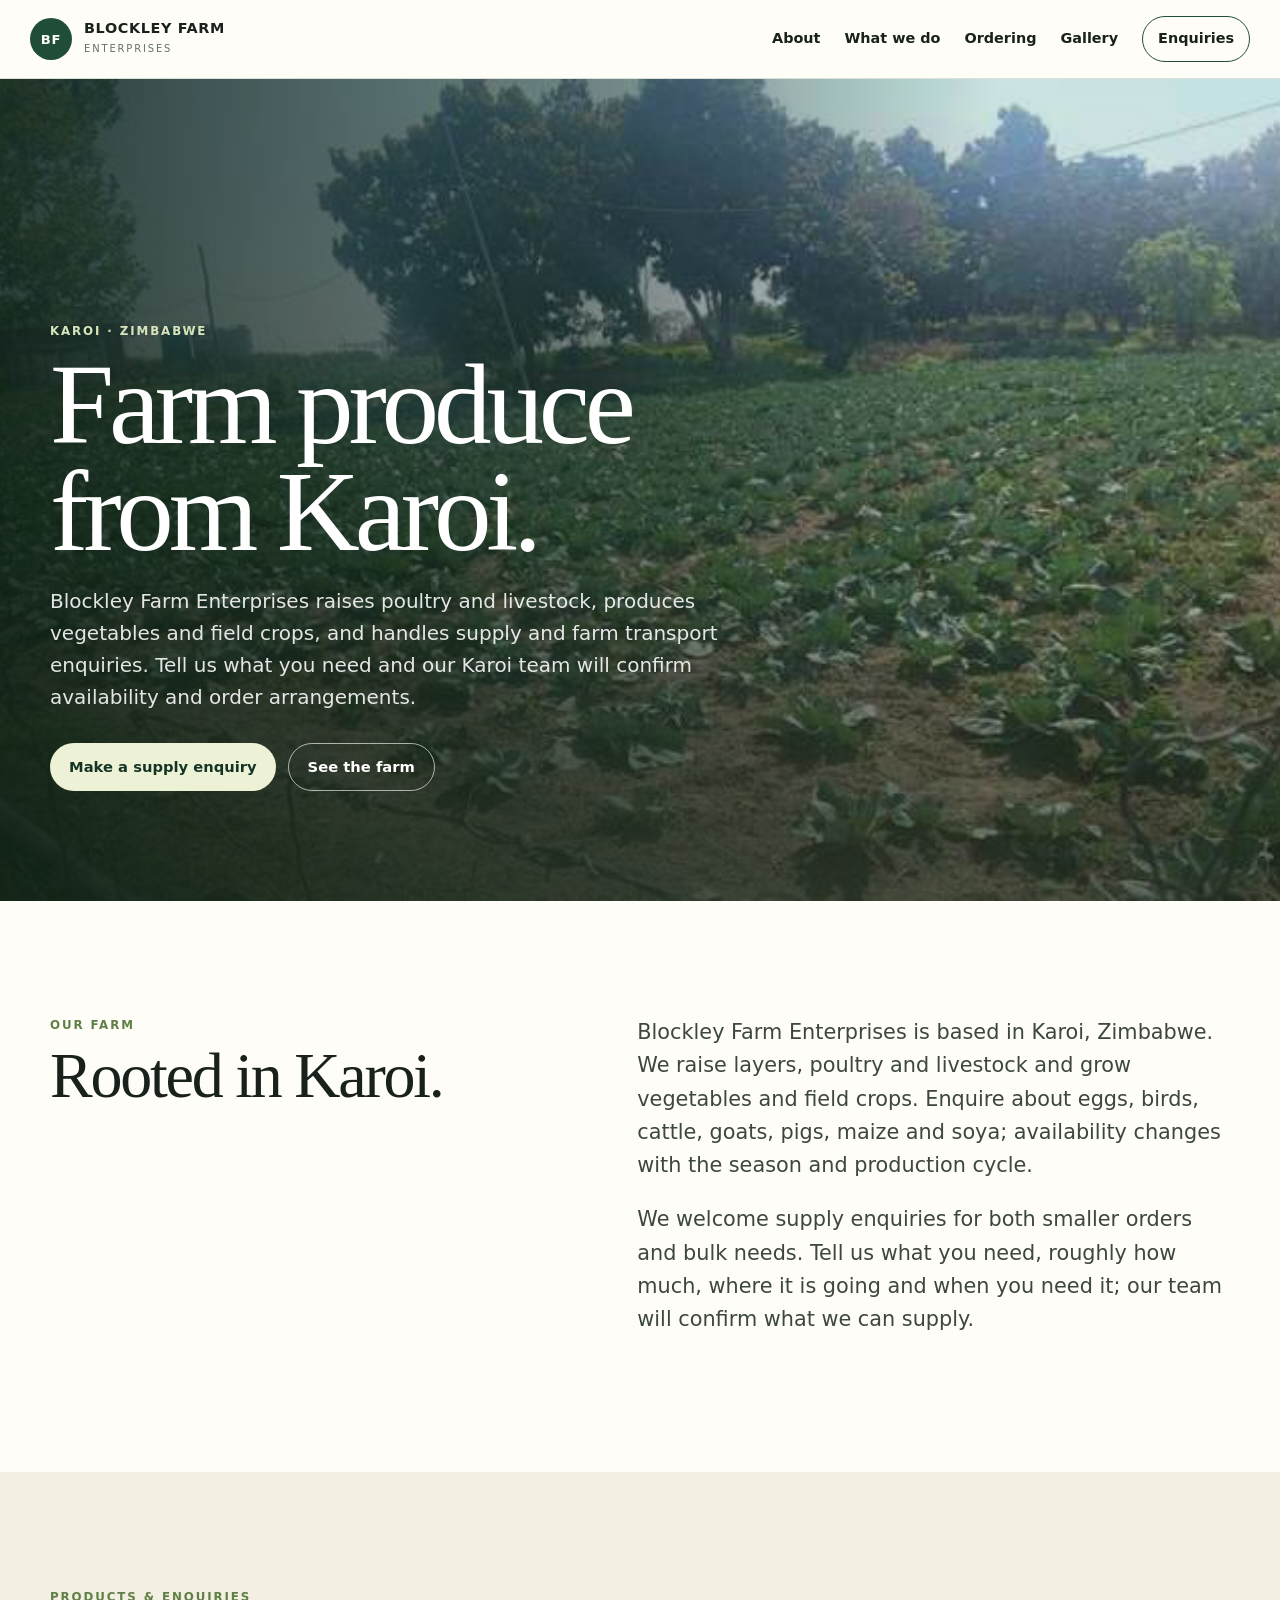
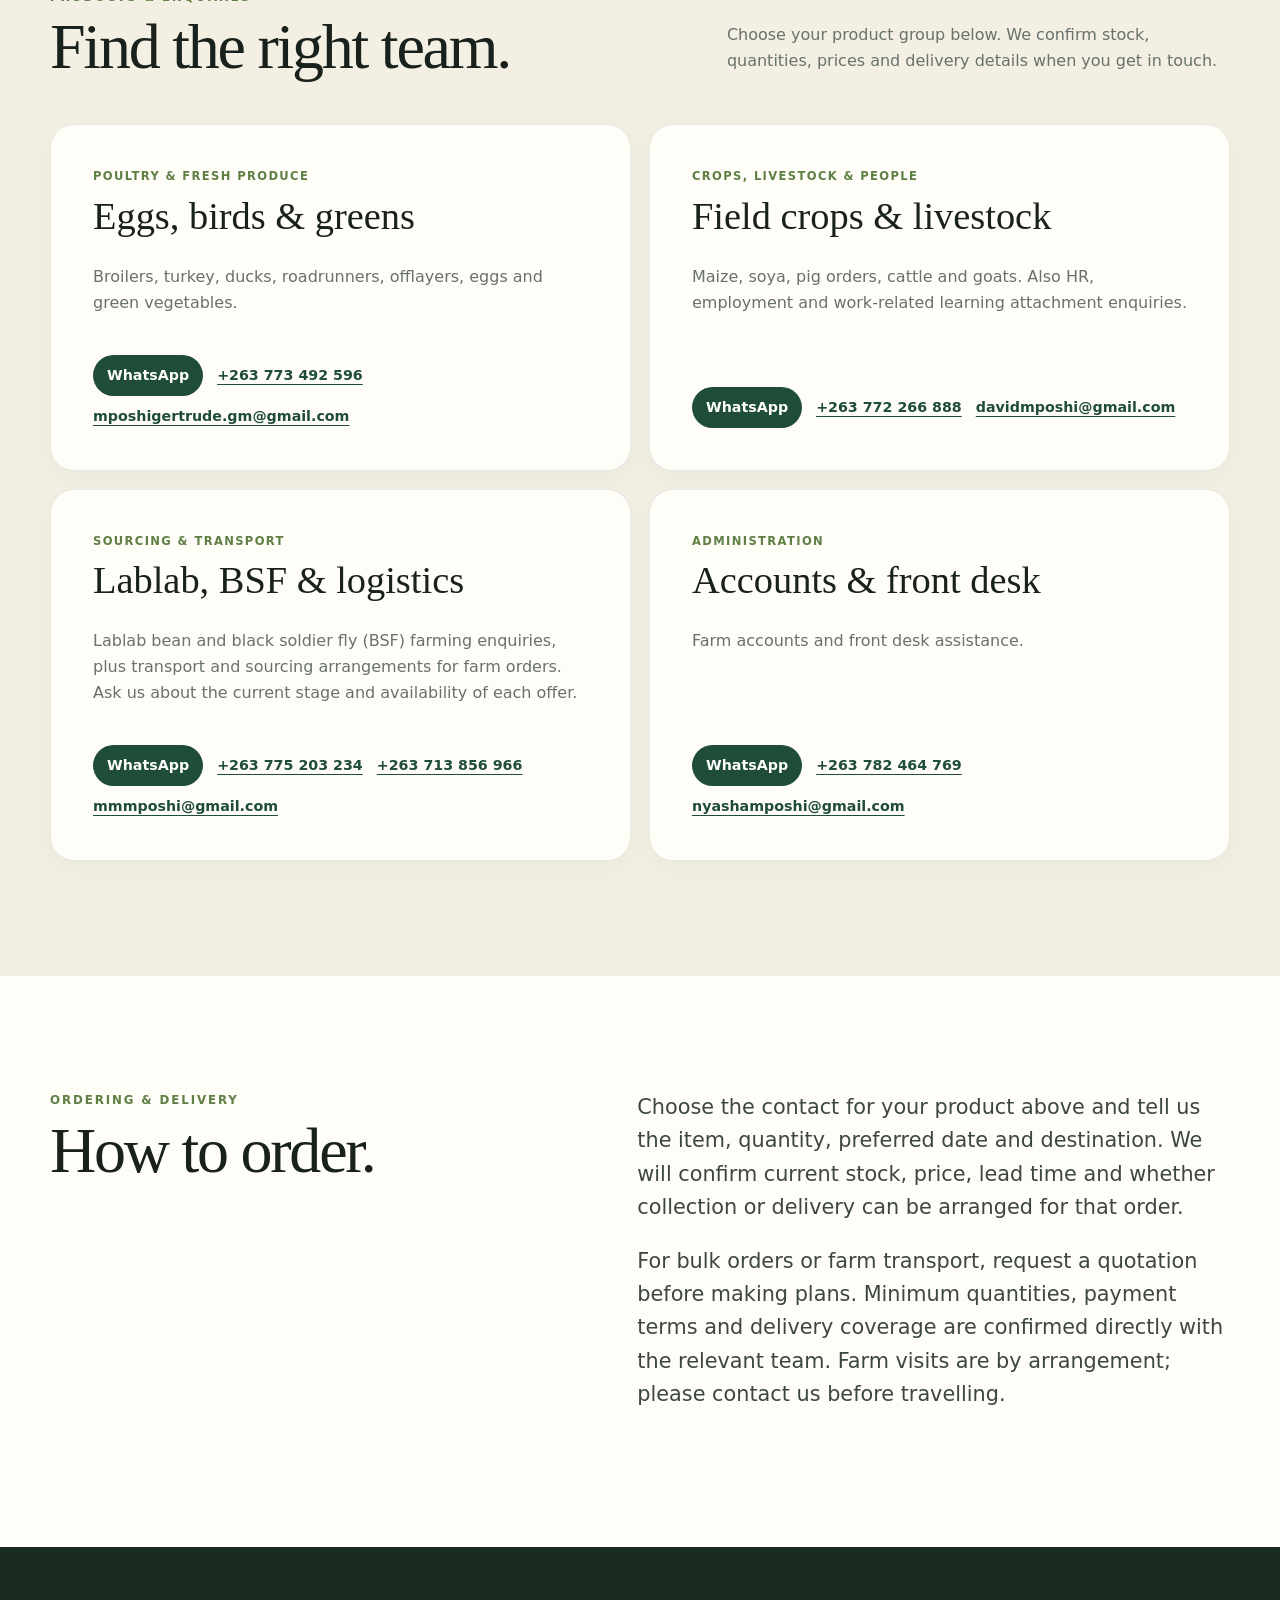
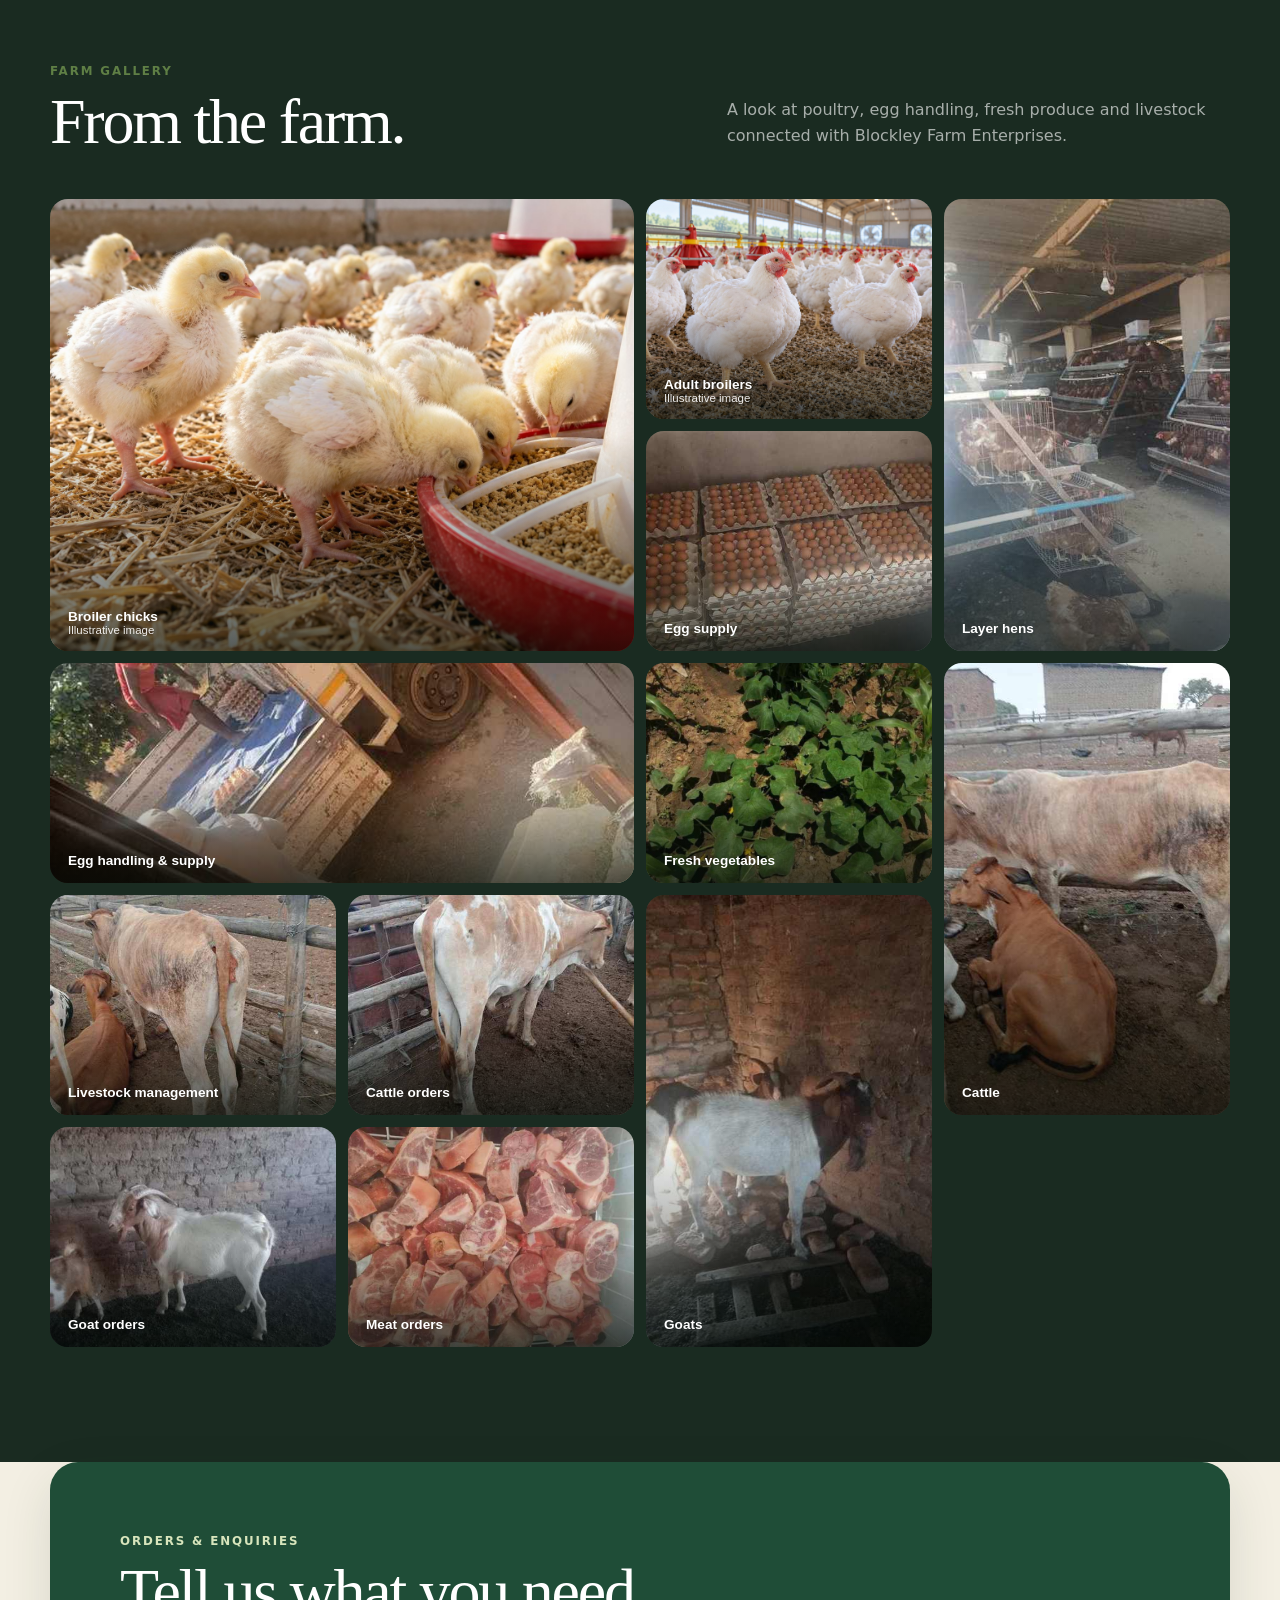
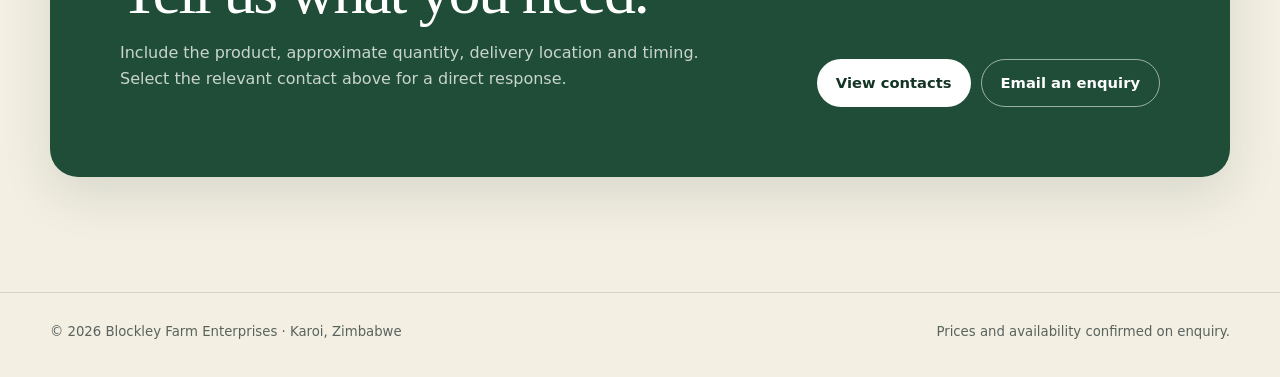
==== index.html @ 2929c73a "Replace mislabeled layer chicks and ducks with illustrative broilers" ====
<!doctype html>
<html lang="en">
<head>
  <meta charset="utf-8">
  <meta name="viewport" content="width=device-width, initial-scale=1">
  <title>Eggs, Poultry, Produce &amp; Livestock in Karoi | Blockley Farm</title>
  <meta name="description" content="Blockley Farm Enterprises raises poultry and livestock and handles enquiries for eggs, vegetables, field crops and farm logistics in Karoi, Zimbabwe. Ask about availability and delivery.">
  <meta name="theme-color" content="#1f4d37">
  <meta property="og:title" content="Blockley Farm Enterprises | Farm produce and livestock in Karoi">
  <meta property="og:description" content="Ask our Karoi farm about eggs, poultry, vegetables, crops, livestock and transport. Availability and delivery are confirmed on enquiry.">
  <meta property="og:type" content="website">
  <meta property="og:url" content="https://blockleyfarmenterprises.netlify.app/">
  <meta property="og:image" content="https://blockleyfarmenterprises.netlify.app/assets/hero-farm.jpg">
  <meta property="og:image:alt" content="Green vegetable crops at Blockley Farm">
  <meta name="twitter:card" content="summary_large_image">
  <meta name="twitter:title" content="Blockley Farm Enterprises | Karoi">
  <meta name="twitter:description" content="Eggs, poultry, vegetables, crops, livestock and farm logistics enquiries in Karoi, Zimbabwe.">
  <meta name="twitter:image" content="https://blockleyfarmenterprises.netlify.app/assets/hero-farm.jpg">
  <link rel="canonical" href="https://blockleyfarmenterprises.netlify.app/">
  <link rel="icon" href="assets/favicon.svg" type="image/svg+xml">
  <link rel="stylesheet" href="styles.css">
</head>
<body>
  <a class="skip-link" href="#main">Skip to content</a>

  <header class="site-header" id="top">
    <div class="nav-wrap">
      <a class="brand" href="#top" aria-label="Blockley Farm Enterprises home">
        <span class="brand-mark" aria-hidden="true">BF</span>
        <span><strong>BLOCKLEY FARM</strong><small>ENTERPRISES</small></span>
      </a>
      <button class="nav-toggle" type="button" aria-expanded="false" aria-controls="primary-nav">Menu</button>
      <nav id="primary-nav" class="primary-nav" aria-label="Primary navigation">
        <a href="#about">About</a>
        <a href="#services">What we do</a>
        <a href="#ordering">Ordering</a>
        <a href="#gallery">Gallery</a>
        <a class="nav-cta" href="#enquiries">Enquiries</a>
      </nav>
    </div>
  </header>

  <main id="main">
    <section class="hero" aria-labelledby="hero-title">
      <img class="hero-image" src="assets/hero-farm.jpg" alt="Green vegetable crop growing at Blockley Farm" width="1800" height="1013" fetchpriority="high">
      <div class="hero-shade"></div>
      <div class="hero-content shell">
        <p class="eyebrow light">KAROI · ZIMBABWE</p>
        <h1 id="hero-title">Farm produce<br>from Karoi.</h1>
        <p>Blockley Farm Enterprises raises poultry and livestock, produces vegetables and field crops, and handles supply and farm transport enquiries. Tell us what you need and our Karoi team will confirm availability and order arrangements.</p>
        <div class="hero-actions">
          <a class="button button-primary" href="#enquiries">Make a supply enquiry</a>
          <a class="button button-ghost" href="#gallery">See the farm</a>
        </div>
      </div>
    </section>

    <section class="section about" id="about">
      <div class="shell two-col">
        <div>
          <p class="eyebrow">OUR FARM</p>
          <h2>Rooted in Karoi.</h2>
        </div>
        <div class="lead-copy">
          <p>Blockley Farm Enterprises is based in Karoi, Zimbabwe. We raise layers, poultry and livestock and grow vegetables and field crops. Enquire about eggs, birds, cattle, goats, pigs, maize and soya; availability changes with the season and production cycle.</p>
          <p>We welcome supply enquiries for both smaller orders and bulk needs. Tell us what you need, roughly how much, where it is going and when you need it; our team will confirm what we can supply.</p>
        </div>
      </div>
    </section>

    <section class="section services-section" id="services">
      <div class="shell">
        <div class="section-heading">
          <div>
            <p class="eyebrow">PRODUCTS &amp; ENQUIRIES</p>
            <h2>Find the right team.</h2>
          </div>
          <p>Choose your product group below. We confirm stock, quantities, prices and delivery details when you get in touch.</p>
        </div>

        <div class="service-grid">
          <article class="service-card">
            <p class="card-kicker">POULTRY &amp; FRESH PRODUCE</p>
            <h3>Eggs, birds &amp; greens</h3>
            <p>Broilers, turkey, ducks, roadrunners, offlayers, eggs and green vegetables.</p>
            <div class="contact-row">
              <a href="https://wa.me/263773492596" rel="noopener">WhatsApp</a>
              <a href="tel:+263773492596">+263 773 492 596</a>
              <a href="mailto:mposhigertrude.gm@gmail.com">mposhigertrude.gm@gmail.com</a>
            </div>
          </article>

          <article class="service-card">
            <p class="card-kicker">CROPS, LIVESTOCK &amp; PEOPLE</p>
            <h3>Field crops &amp; livestock</h3>
            <p>Maize, soya, pig orders, cattle and goats. Also HR, employment and work-related learning attachment enquiries.</p>
            <div class="contact-row">
              <a href="https://wa.me/263772266888" rel="noopener">WhatsApp</a>
              <a href="tel:+263772266888">+263 772 266 888</a>
              <a href="mailto:davidmposhi@gmail.com">davidmposhi@gmail.com</a>
            </div>
          </article>

          <article class="service-card">
            <p class="card-kicker">SOURCING &amp; TRANSPORT</p>
            <h3>Lablab, BSF &amp; logistics</h3>
            <p>Lablab bean and black soldier fly (BSF) farming enquiries, plus transport and sourcing arrangements for farm orders. Ask us about the current stage and availability of each offer.</p>
            <div class="contact-row">
              <a href="https://wa.me/263775203234" rel="noopener">WhatsApp</a>
              <a href="tel:+263775203234">+263 775 203 234</a>
              <a href="tel:+263713856966">+263 713 856 966</a>
              <a href="mailto:mmmposhi@gmail.com">mmmposhi@gmail.com</a>
            </div>
          </article>

          <article class="service-card">
            <p class="card-kicker">ADMINISTRATION</p>
            <h3>Accounts &amp; front desk</h3>
            <p>Farm accounts and front desk assistance.</p>
            <div class="contact-row">
              <a href="https://wa.me/263782464769" rel="noopener">WhatsApp</a>
              <a href="tel:+263782464769">+263 782 464 769</a>
              <a href="mailto:nyashamposhi@gmail.com">nyashamposhi@gmail.com</a>
            </div>
          </article>
        </div>
      </div>
    </section>


    <section class="section ordering-section" id="ordering">
      <div class="shell two-col">
        <div><p class="eyebrow">ORDERING &amp; DELIVERY</p><h2>How to order.</h2></div>
        <div class="lead-copy">
          <p>Choose the contact for your product above and tell us the item, quantity, preferred date and destination. We will confirm current stock, price, lead time and whether collection or delivery can be arranged for that order.</p>
          <p>For bulk orders or farm transport, request a quotation before making plans. Minimum quantities, payment terms and delivery coverage are confirmed directly with the relevant team. Farm visits are by arrangement; please contact us before travelling.</p>
        </div>
      </div>
    </section>
    <section class="section gallery-section" id="gallery">
      <div class="shell">
        <div class="section-heading gallery-heading">
          <div>
            <p class="eyebrow">FARM GALLERY</p>
            <h2>From the farm.</h2>
          </div>
          <p>A look at poultry, egg handling, fresh produce and livestock connected with Blockley Farm Enterprises.</p>
        </div>

        <div class="gallery-grid">
          <figure class="gallery-card featured"><button class="image-button" data-caption="Broiler chicks · illustrative image"><img src="assets/broiler-chicks-illustrative-v2.jpg" alt="Illustrative image of yellow broiler chicks" loading="lazy"><span>Broiler chicks <small>Illustrative image</small></span></button></figure>
          <figure class="gallery-card"><button class="image-button" data-caption="Adult broilers · illustrative image"><img src="assets/adult-broilers-illustrative-v2.jpg" alt="Illustrative image of adult broiler chickens" loading="lazy"><span>Adult broilers <small>Illustrative image</small></span></button></figure>
          <figure class="gallery-card tall"><button class="image-button" data-caption="Layer hens"><img src="assets/layer-hens.jpg" alt="Layer hens in poultry housing at Blockley Farm" loading="lazy"><span>Layer hens</span></button></figure>
          <figure class="gallery-card wide"><button class="image-button" data-caption="Egg handling and supply"><img src="assets/egg-handling.jpg" alt="Egg trays being handled for farm supply" loading="lazy"><span>Egg handling &amp; supply</span></button></figure>
          <figure class="gallery-card"><button class="image-button" data-caption="Egg supply"><img src="assets/egg-supply.jpg" alt="Stacks of egg trays ready for supply" loading="lazy"><span>Egg supply</span></button></figure>
          <figure class="gallery-card"><button class="image-button" data-caption="Fresh vegetables"><img src="assets/fresh-vegetables.jpg" alt="Fresh green vegetable plant growing in soil" loading="lazy"><span>Fresh vegetables</span></button></figure>
          <figure class="gallery-card tall"><button class="image-button" data-caption="Cattle"><img src="assets/cattle.jpg" alt="Cattle in a farm pen" loading="lazy"><span>Cattle</span></button></figure>
          <figure class="gallery-card"><button class="image-button" data-caption="Livestock management"><img src="assets/livestock-management.jpg" alt="Cattle resting in a farm pen" loading="lazy"><span>Livestock management</span></button></figure>
          <figure class="gallery-card"><button class="image-button" data-caption="Cattle orders"><img src="assets/cattle-orders.jpg" alt="Cow standing in a livestock pen" loading="lazy"><span>Cattle orders</span></button></figure>
          <figure class="gallery-card tall"><button class="image-button" data-caption="Goats"><img src="assets/goats.jpg" alt="Goats inside a sheltered farm pen" loading="lazy"><span>Goats</span></button></figure>
          <figure class="gallery-card"><button class="image-button" data-caption="Goat orders"><img src="assets/goat-orders.jpg" alt="Goat inside a farm shelter" loading="lazy"><span>Goat orders</span></button></figure>
          <figure class="gallery-card"><button class="image-button" data-caption="Meat orders"><img src="assets/meat-orders.jpg" alt="Prepared meat portions for an order" loading="lazy"><span>Meat orders</span></button></figure>
        </div>
      </div>
    </section>

    <section class="section enquiry-section" id="enquiries">
      <div class="shell enquiry-panel">
        <div>
          <p class="eyebrow light">ORDERS &amp; ENQUIRIES</p>
          <h2>Tell us what you need.</h2>
          <p>Include the product, approximate quantity, delivery location and timing. Select the relevant contact above for a direct response.</p>
        </div>
        <div class="enquiry-actions">
          <a class="button button-light" href="#services">View contacts</a>
          <a class="button button-outline-light" href="mailto:mmmposhi@gmail.com?subject=Blockley%20Farm%20Enquiry">Email an enquiry</a>
        </div>
      </div>
    </section>
  </main>

  <footer class="site-footer">
    <div class="shell footer-inner">
      <p>© 2026 Blockley Farm Enterprises · Karoi, Zimbabwe</p>
      <p>Prices and availability confirmed on enquiry.</p>
    </div>
  </footer>

  <dialog class="lightbox" id="lightbox">
    <button class="lightbox-close" type="button" aria-label="Close image">×</button>
    <img id="lightbox-image" alt="">
    <p id="lightbox-caption"></p>
  </dialog>

  <script src="script.js"></script>
</body>
</html>
---- styles.css ----
:root {
  --forest: #1f4d37;
  --forest-dark: #143426;
  --leaf: #5f7f45;
  --cream: #f3efe3;
  --paper: #fffdf7;
  --ink: #18211c;
  --muted: #68716b;
  --line: rgba(31, 77, 55, .16);
  --shadow: 0 18px 50px rgba(22, 49, 35, .12);
  --radius: 24px;
}
* { box-sizing: border-box; }
html { scroll-behavior: smooth; }
body { margin: 0; background: var(--paper); color: var(--ink); font-family: Inter, ui-sans-serif, system-ui, -apple-system, BlinkMacSystemFont, "Segoe UI", sans-serif; line-height: 1.6; }
img { display: block; max-width: 100%; }
a { color: inherit; }
button, a { -webkit-tap-highlight-color: transparent; }
.shell { width: min(1180px, calc(100% - 40px)); margin-inline: auto; }
.skip-link { position: fixed; left: 1rem; top: -4rem; z-index: 100; background: white; padding: .7rem 1rem; border-radius: .6rem; }
.skip-link:focus { top: 1rem; }
.site-header { position: sticky; top: 0; z-index: 50; background: rgba(255, 253, 247, .92); border-bottom: 1px solid var(--line); backdrop-filter: blur(16px); }
.nav-wrap { min-height: 78px; width: min(1220px, calc(100% - 32px)); margin: 0 auto; display: flex; align-items: center; gap: 26px; }
.brand { display: inline-flex; align-items: center; gap: 12px; text-decoration: none; margin-right: auto; letter-spacing: .04em; }
.brand-mark { width: 42px; height: 42px; display: grid; place-items: center; border-radius: 50%; background: var(--forest); color: white; font-weight: 800; font-size: .82rem; letter-spacing: .06em; }
.brand strong { display: block; font-size: .9rem; line-height: 1.1; }
.brand small { display: block; margin-top: 4px; font-size: .62rem; color: var(--muted); letter-spacing: .19em; }
.primary-nav { display: flex; align-items: center; gap: 24px; }
.primary-nav a { text-decoration: none; font-size: .9rem; font-weight: 650; }
.primary-nav a:hover { color: var(--leaf); }
.nav-cta { border: 1px solid var(--forest); padding: 10px 15px; border-radius: 999px; }
.nav-toggle { display: none; border: 1px solid var(--line); background: transparent; padding: 9px 12px; border-radius: 999px; font: inherit; font-weight: 700; color: var(--forest); }
.hero { min-height: 690px; height: calc(100svh - 78px); max-height: 900px; position: relative; display: grid; align-items: end; overflow: hidden; background: var(--forest-dark); }
.hero-image, .hero-shade { position: absolute; inset: 0; width: 100%; height: 100%; }
.hero-image { object-fit: cover; }
.hero-shade { background: linear-gradient(90deg, rgba(9, 29, 18, .82) 0%, rgba(9, 29, 18, .50) 48%, rgba(9, 29, 18, .12) 78%), linear-gradient(0deg, rgba(9,29,18,.5), transparent 48%); }
.hero-content { position: relative; z-index: 2; color: white; padding-bottom: clamp(60px, 9vw, 110px); }
.hero h1 { margin: 8px 0 20px; max-width: 850px; font-family: Georgia, "Times New Roman", serif; font-weight: 500; line-height: .93; letter-spacing: -.045em; font-size: clamp(4rem, 9vw, 8.7rem); }
.hero-content > p:not(.eyebrow) { max-width: 700px; font-size: clamp(1rem, 2vw, 1.25rem); color: rgba(255,255,255,.88); }
.hero-actions { display: flex; flex-wrap: wrap; gap: 12px; margin-top: 30px; }
.eyebrow { margin: 0 0 10px; color: var(--leaf); font-size: .74rem; font-weight: 850; letter-spacing: .16em; }
.eyebrow.light { color: #d8e5bc; }
.button { display: inline-flex; justify-content: center; align-items: center; min-height: 48px; padding: 0 19px; border-radius: 999px; text-decoration: none; font-weight: 760; font-size: .92rem; transition: transform .18s ease, background .18s ease; }
.button:hover { transform: translateY(-2px); }
.button-primary { background: #edf2d6; color: var(--forest-dark); }
.button-ghost { border: 1px solid rgba(255,255,255,.62); color: white; }
.button-light { background: white; color: var(--forest-dark); }
.button-outline-light { border: 1px solid rgba(255,255,255,.55); color: white; }
.section { padding: clamp(76px, 9vw, 126px) 0; }
.two-col { display: grid; grid-template-columns: .9fr 1.1fr; gap: clamp(40px, 8vw, 110px); align-items: start; }
h2 { margin: 0; font-family: Georgia, "Times New Roman", serif; font-size: clamp(2.6rem, 5vw, 5.1rem); line-height: .98; font-weight: 500; letter-spacing: -.035em; }
.lead-copy { max-width: 680px; font-size: clamp(1.05rem, 2vw, 1.3rem); color: #3d4741; }
.lead-copy p:first-child { margin-top: 0; }
.services-section { background: var(--cream); }
.section-heading { display: grid; grid-template-columns: 1fr .8fr; align-items: end; gap: 48px; margin-bottom: 45px; }
.section-heading > p { max-width: 520px; margin: 0 0 6px; color: var(--muted); }
.service-grid { display: grid; grid-template-columns: repeat(2, minmax(0,1fr)); gap: 18px; }
.service-card { min-height: 320px; display: flex; flex-direction: column; padding: clamp(26px, 4vw, 42px); border-radius: var(--radius); background: var(--paper); border: 1px solid rgba(31,77,55,.10); box-shadow: 0 8px 25px rgba(31,77,55,.04); }
.service-card h3 { margin: 10px 0 12px; font-family: Georgia, "Times New Roman", serif; font-size: clamp(1.8rem, 3vw, 2.8rem); line-height: 1.05; font-weight: 500; }
.service-card > p:not(.card-kicker) { color: var(--muted); max-width: 520px; }
.card-kicker { color: var(--leaf); font-weight: 850; letter-spacing: .12em; font-size: .72rem; margin: 0; }
.contact-row { margin-top: auto; padding-top: 24px; display: flex; flex-wrap: wrap; align-items: center; gap: 9px 14px; }
.contact-row a { color: var(--forest); text-decoration-thickness: 1px; text-underline-offset: 4px; font-weight: 700; font-size: .89rem; }
.contact-row a:first-child { text-decoration: none; background: var(--forest); color: white; padding: 9px 14px; border-radius: 999px; }
.gallery-section { background: #1a2b21; color: white; }
.gallery-heading > p { color: rgba(255,255,255,.62); }
.gallery-grid { display: grid; grid-template-columns: repeat(4, minmax(0,1fr)); grid-auto-rows: 220px; grid-auto-flow: dense; gap: 12px; }
.gallery-card { margin: 0; min-width: 0; overflow: hidden; border-radius: 18px; background: #273b30; }
.gallery-card.wide { grid-column: span 2; }
.gallery-card.tall { grid-row: span 2; }
.gallery-card.featured { grid-column: span 2; grid-row: span 2; }
.image-button { position: relative; width: 100%; height: 100%; border: 0; padding: 0; background: transparent; cursor: zoom-in; text-align: left; color: white; }
.image-button img { width: 100%; height: 100%; object-fit: cover; transition: transform .35s ease; }
.image-button:hover img { transform: scale(1.035); }
.image-button::after { content: ""; position: absolute; inset: 0; background: linear-gradient(0deg, rgba(5,12,8,.68), transparent 48%); }
.image-button span { position: absolute; z-index: 2; left: 18px; right: 18px; bottom: 15px; font-size: .85rem; font-weight: 760; }
.ordering-section { background: var(--paper); }
.image-button span small { display: block; font-size: .72rem; font-weight: 500; opacity: .9; }
.enquiry-section { background: var(--cream); padding-top: 0; }
.enquiry-panel { padding: clamp(38px, 6vw, 70px); border-radius: 28px; background: var(--forest); color: white; display: grid; grid-template-columns: 1.15fr .65fr; gap: 50px; align-items: end; box-shadow: var(--shadow); }
.enquiry-panel p:not(.eyebrow) { max-width: 680px; color: rgba(255,255,255,.76); }
.enquiry-actions { display: flex; justify-content: flex-end; flex-wrap: wrap; gap: 10px; }
.site-footer { padding: 28px 0 34px; background: var(--cream); color: #59635d; border-top: 1px solid var(--line); font-size: .83rem; }
.footer-inner { display: flex; justify-content: space-between; gap: 24px; }
.footer-inner p { margin: 0; }
.lightbox { width: min(94vw, 1060px); border: 0; padding: 0; border-radius: 18px; background: #111; color: white; overflow: hidden; box-shadow: 0 30px 100px rgba(0,0,0,.45); }
.lightbox::backdrop { background: rgba(4,8,5,.82); backdrop-filter: blur(8px); }
.lightbox img { max-height: 80vh; width: 100%; object-fit: contain; background: black; }
.lightbox p { margin: 0; padding: 14px 20px 18px; }
.lightbox-close { position: absolute; z-index: 4; top: 10px; right: 10px; width: 42px; height: 42px; border-radius: 50%; border: 0; background: rgba(0,0,0,.62); color: white; font-size: 1.7rem; line-height: 1; cursor: pointer; }
@media (max-width: 860px) {
  .nav-toggle { display: inline-flex; }
  .primary-nav { position: absolute; left: 16px; right: 16px; top: calc(100% + 8px); display: none; padding: 18px; flex-direction: column; align-items: stretch; gap: 8px; border-radius: 18px; background: var(--paper); box-shadow: var(--shadow); border: 1px solid var(--line); }
  .primary-nav.open { display: flex; }
  .primary-nav a { padding: 10px 8px; }
  .nav-cta { border: 0; background: var(--forest); color: white !important; text-align: center; }
  .hero { min-height: 650px; height: calc(100svh - 78px); }
  .hero-shade { background: linear-gradient(0deg, rgba(9,29,18,.88) 0%, rgba(9,29,18,.55) 55%, rgba(9,29,18,.18) 100%); }
  .two-col, .section-heading, .enquiry-panel { grid-template-columns: 1fr; }
  .service-grid { grid-template-columns: 1fr; }
  .gallery-grid { grid-template-columns: repeat(2, minmax(0,1fr)); grid-auto-rows: 210px; }
  .enquiry-actions { justify-content: flex-start; }
}
@media (max-width: 560px) {
  .shell { width: min(100% - 28px, 1180px); }
  .nav-wrap { width: calc(100% - 24px); min-height: 70px; }
  .brand-mark { width: 38px; height: 38px; }
  .hero { height: auto; min-height: 690px; }
  .hero h1 { font-size: clamp(3.65rem, 18vw, 5.7rem); }
  .hero-content { padding-bottom: 54px; }
  .button { width: 100%; }
  .section { padding: 72px 0; }
  .section-heading { gap: 24px; }
  .service-card { min-height: 0; }
  .gallery-grid { grid-template-columns: 1fr 1fr; grid-auto-rows: 170px; gap: 8px; }
  .gallery-card.featured { grid-column: span 2; grid-row: span 2; }
  .gallery-card.wide { grid-column: span 2; }
  .gallery-card.tall { grid-row: span 2; }
  .enquiry-panel { width: calc(100% - 28px); }
  .footer-inner { flex-direction: column; gap: 6px; }
}
@media (prefers-reduced-motion: reduce) {
  html { scroll-behavior: auto; }
  *, *::before, *::after { transition-duration: .01ms !important; animation-duration: .01ms !important; }
}
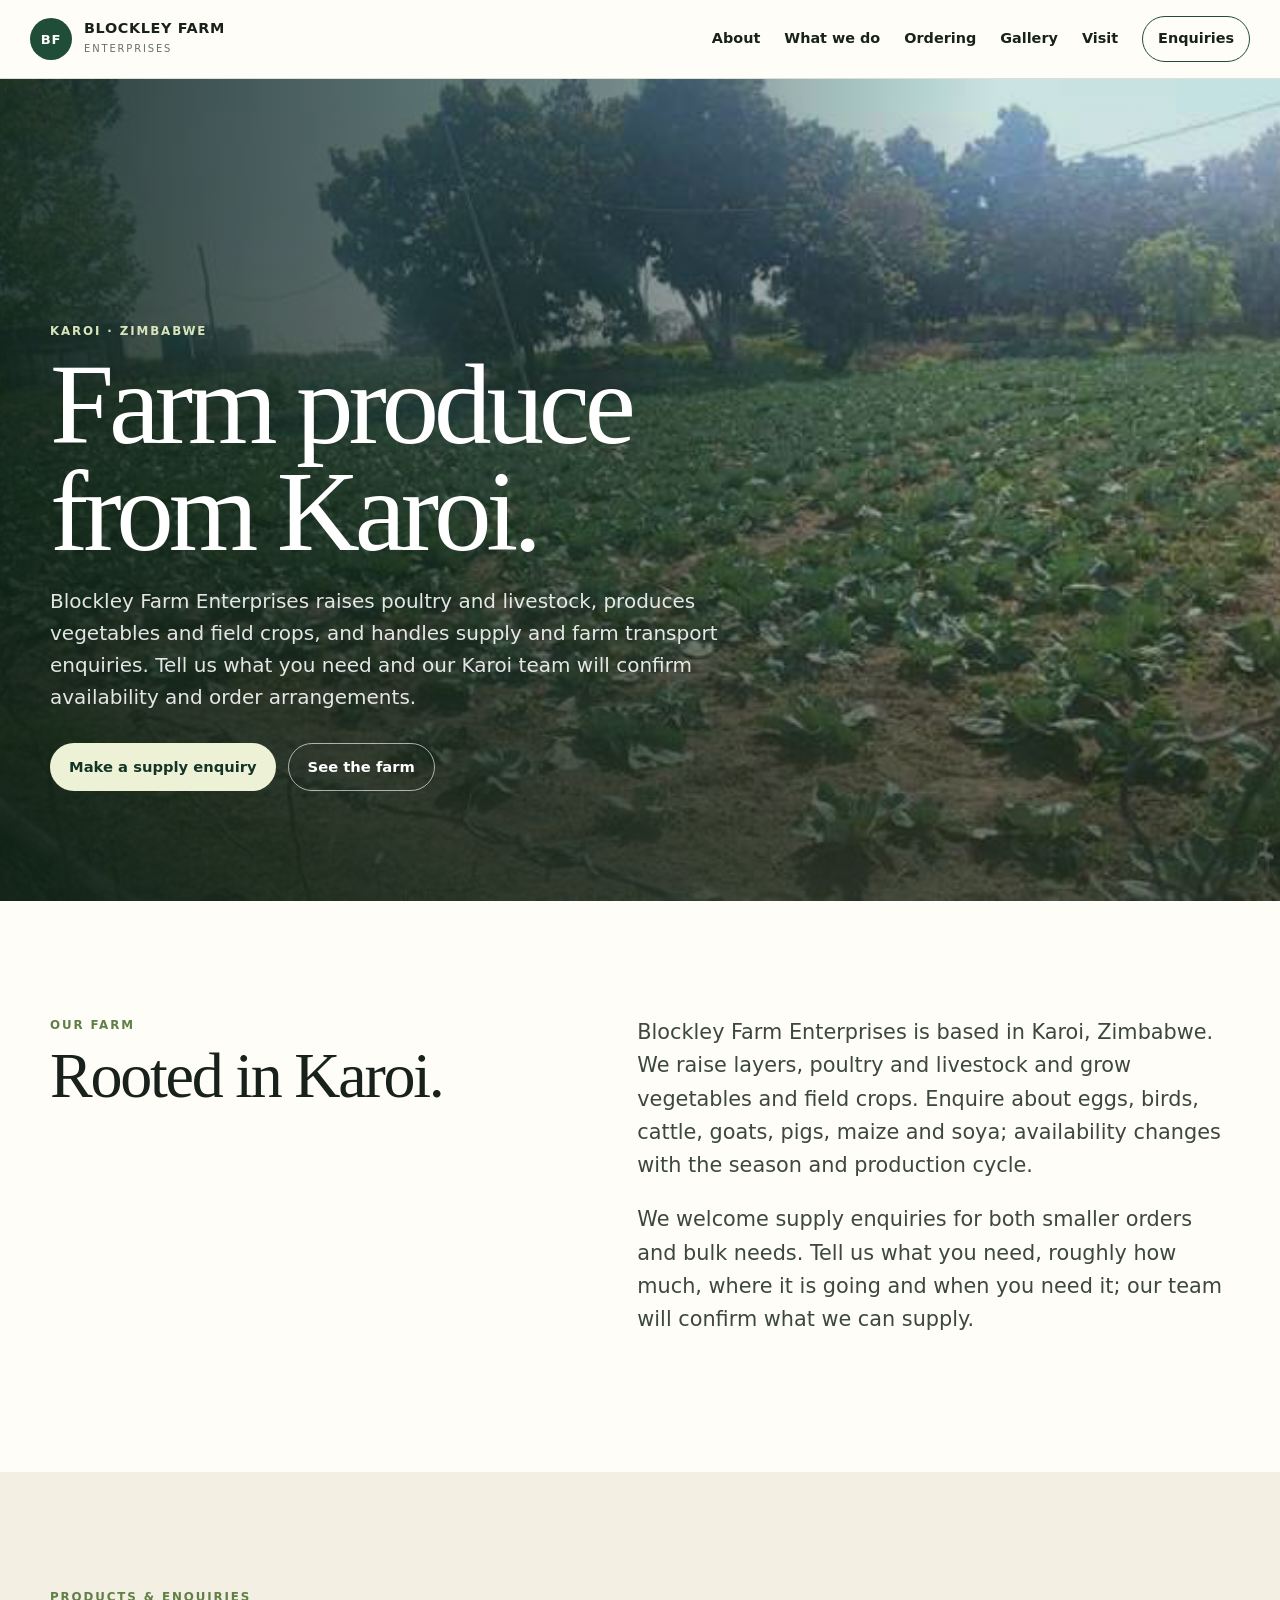
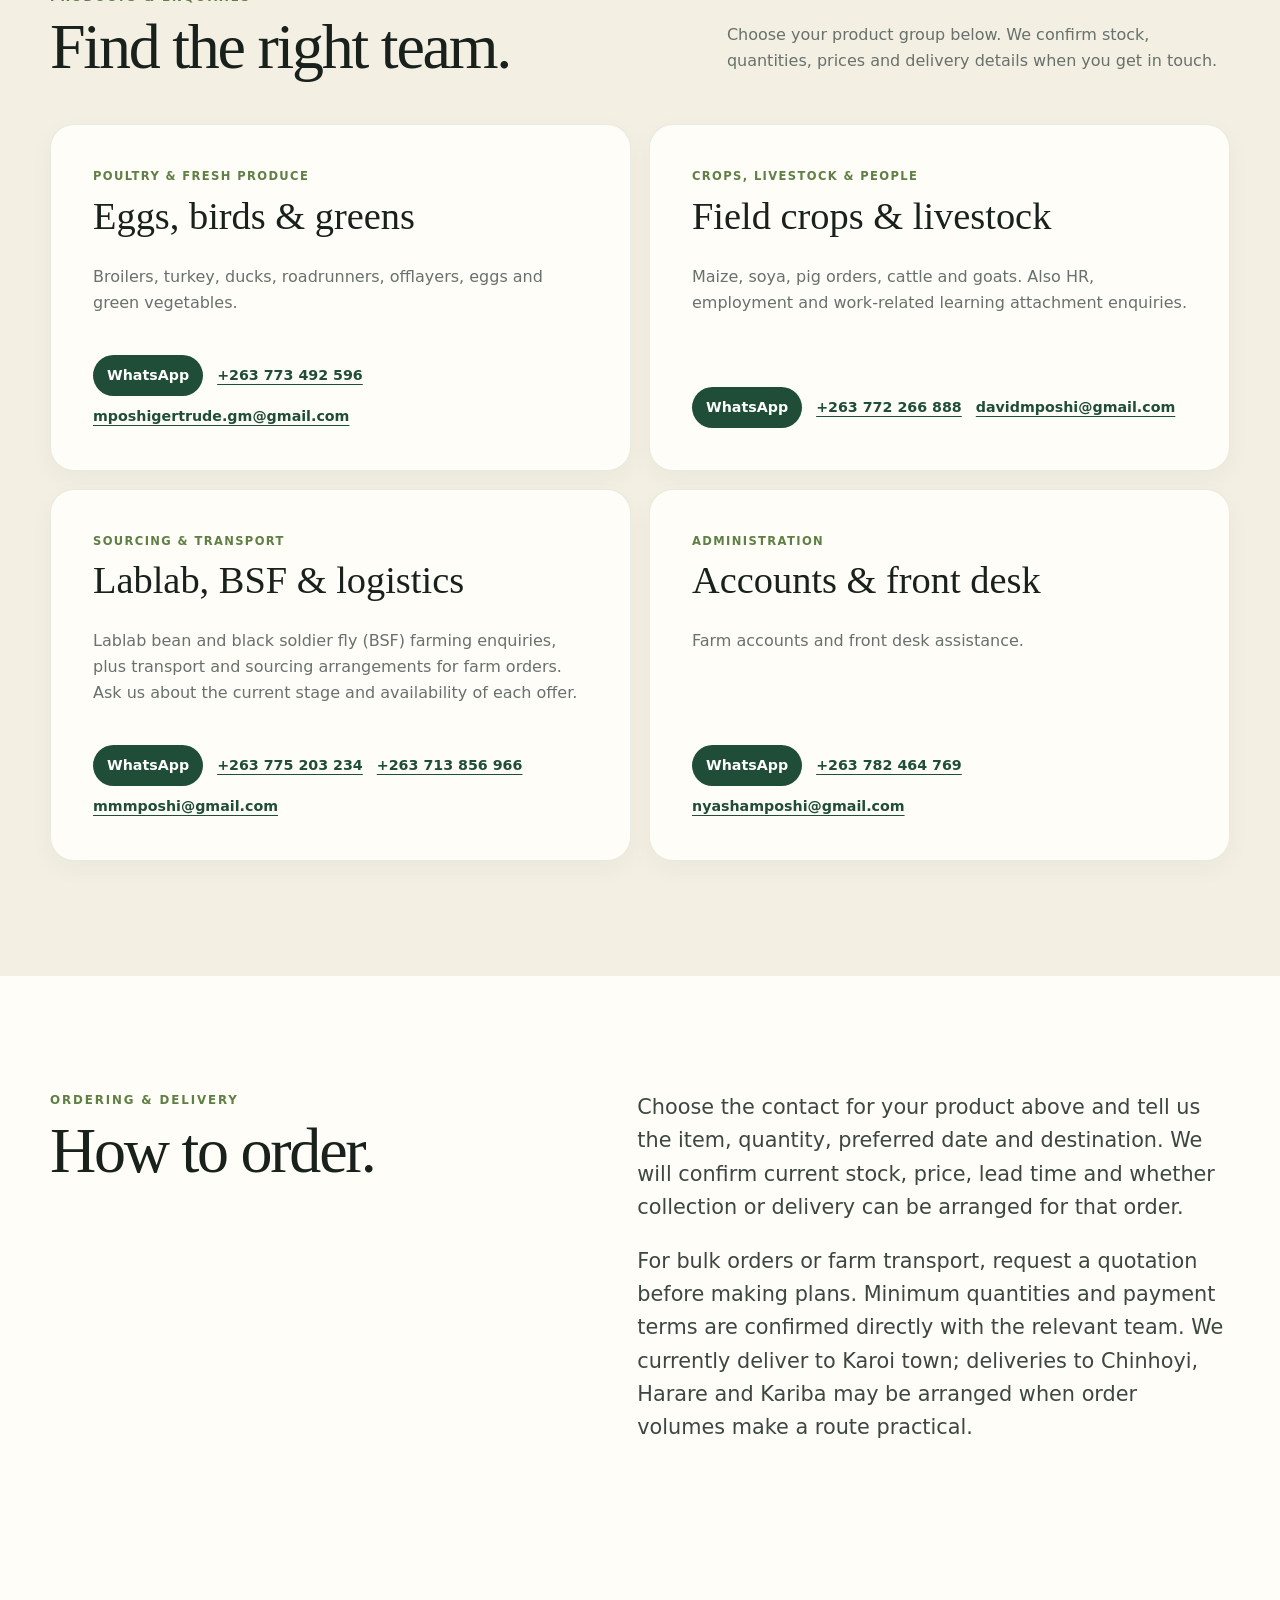
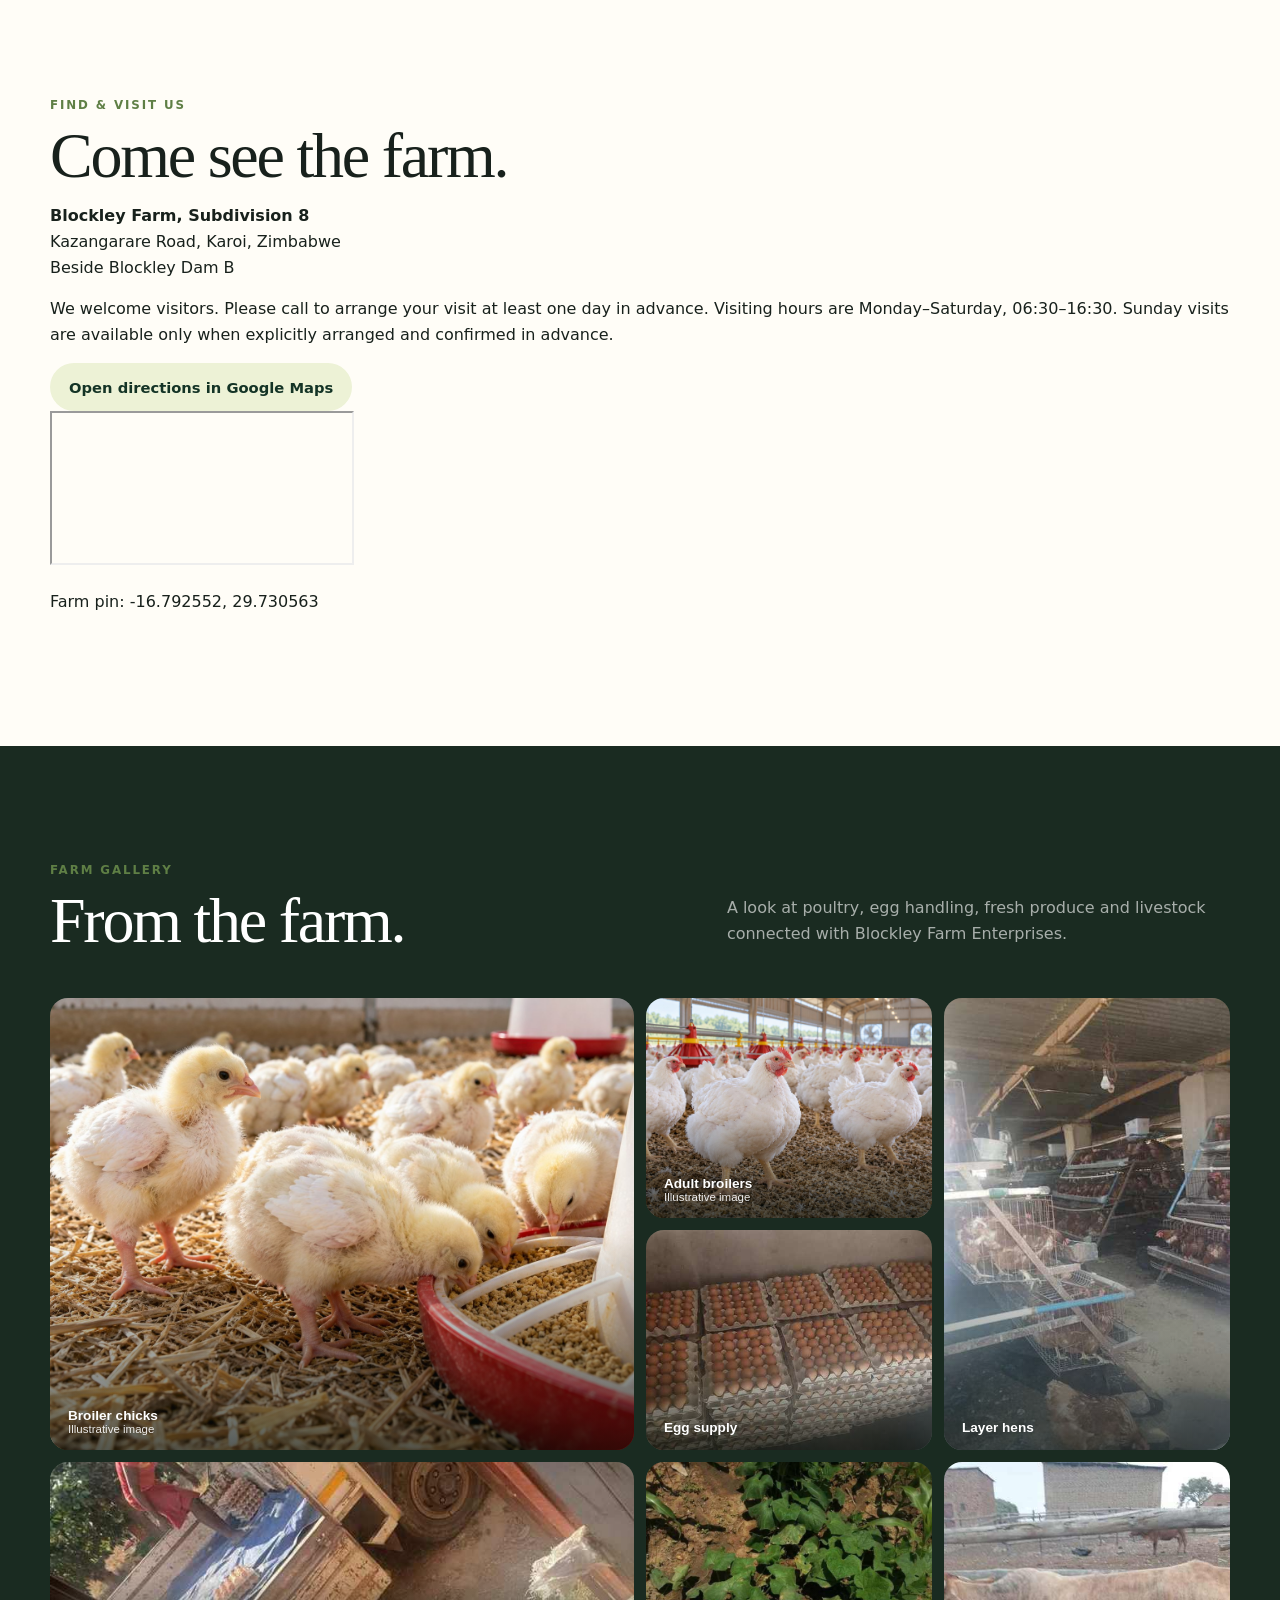
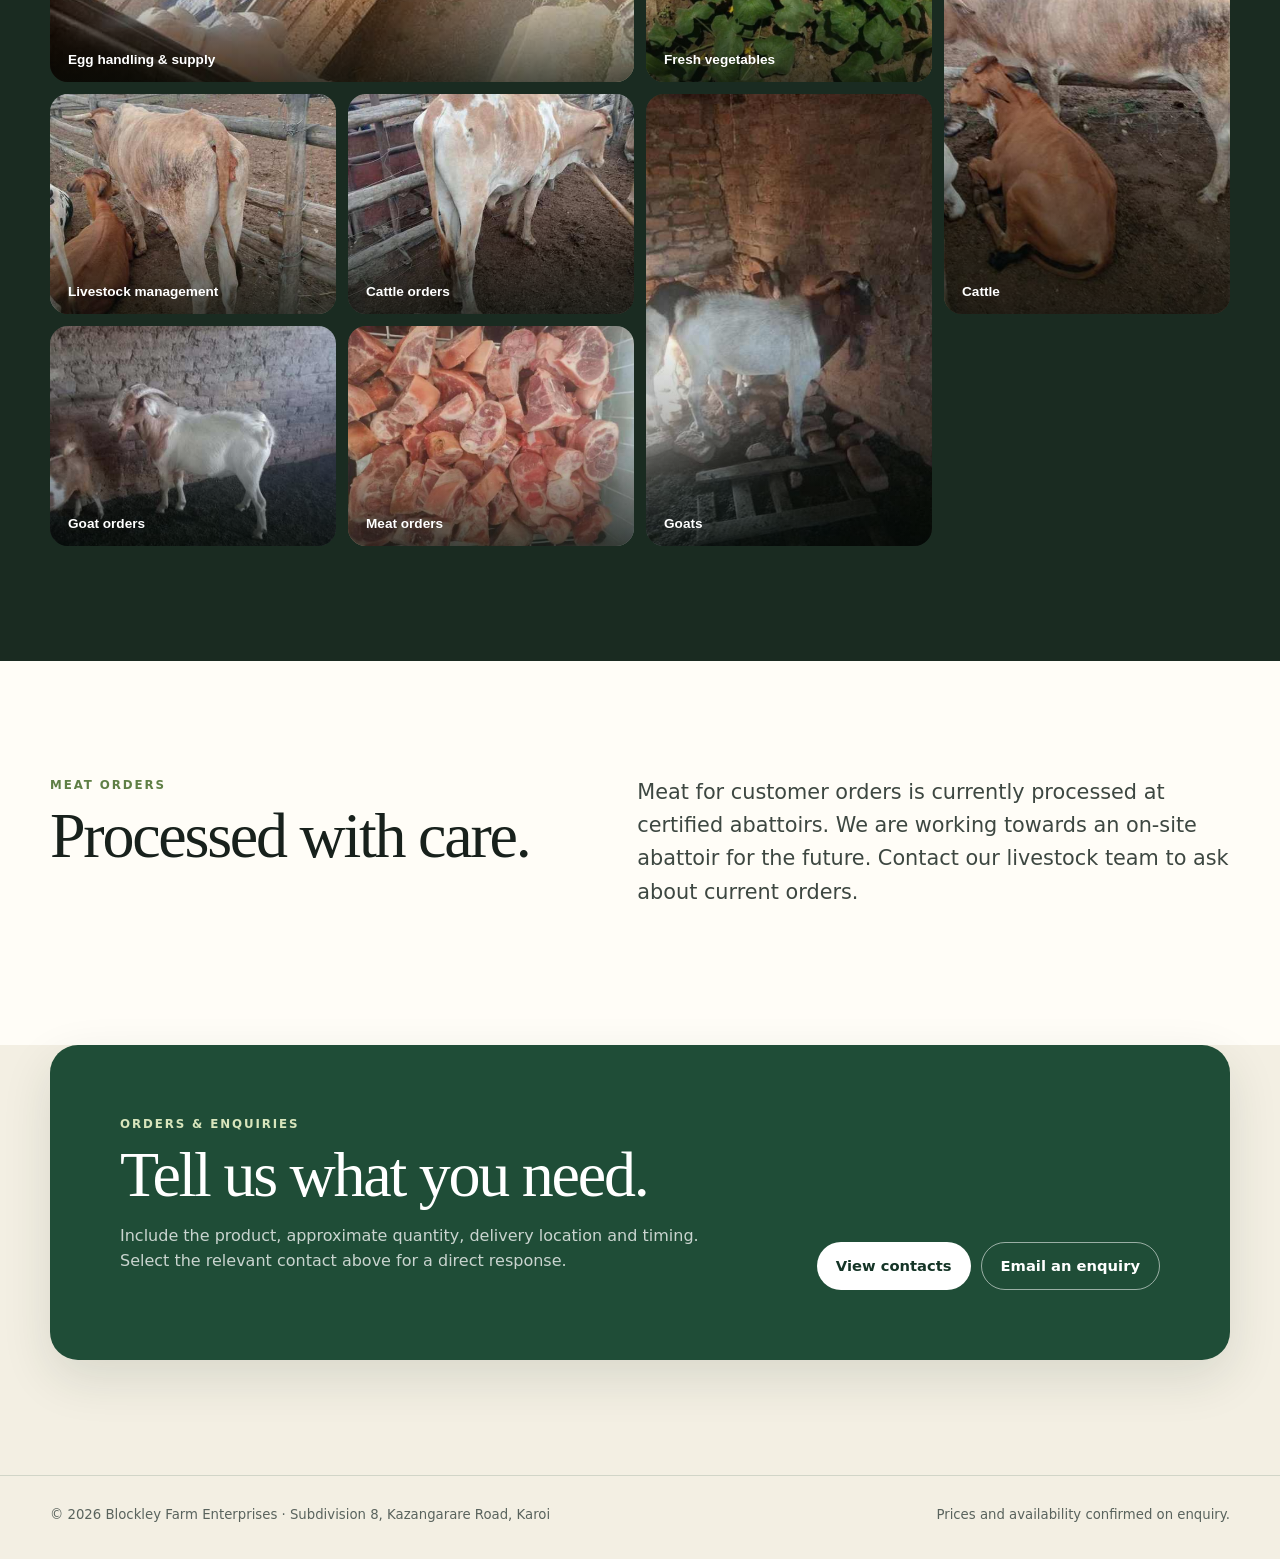
==== commit 5d12d294: "Add farm location, visiting arrangements, delivery and meat handling" ====
--- a/index.html
+++ b/index.html
@@ -35,6 +35,7 @@
         <a href="#services">What we do</a>
         <a href="#ordering">Ordering</a>
         <a href="#gallery">Gallery</a>
+        <a href="#visit">Visit</a>
         <a class="nav-cta" href="#enquiries">Enquiries</a>
       </nav>
     </div>
@@ -133,7 +134,22 @@
         <div><p class="eyebrow">ORDERING &amp; DELIVERY</p><h2>How to order.</h2></div>
         <div class="lead-copy">
           <p>Choose the contact for your product above and tell us the item, quantity, preferred date and destination. We will confirm current stock, price, lead time and whether collection or delivery can be arranged for that order.</p>
-          <p>For bulk orders or farm transport, request a quotation before making plans. Minimum quantities, payment terms and delivery coverage are confirmed directly with the relevant team. Farm visits are by arrangement; please contact us before travelling.</p>
+          <p>For bulk orders or farm transport, request a quotation before making plans. Minimum quantities and payment terms are confirmed directly with the relevant team. We currently deliver to Karoi town; deliveries to Chinhoyi, Harare and Kariba may be arranged when order volumes make a route practical.</p>
+        </div>
+      </div>
+    </section>
+    <section class="section visit-section" id="visit">
+      <div class="shell visit-grid">
+        <div class="visit-details">
+          <p class="eyebrow">FIND &amp; VISIT US</p>
+          <h2>Come see the farm.</h2>
+          <p><strong>Blockley Farm, Subdivision 8</strong><br>Kazangarare Road, Karoi, Zimbabwe<br>Beside Blockley Dam B</p>
+          <p>We welcome visitors. Please call to arrange your visit at least one day in advance. Visiting hours are Monday–Saturday, 06:30–16:30. Sunday visits are available only when explicitly arranged and confirmed in advance.</p>
+          <a class="button button-primary" href="https://www.google.com/maps/search/?api=1&amp;query=-16.792552%2C29.730563" target="_blank" rel="noopener noreferrer">Open directions in Google Maps</a>
+        </div>
+        <div class="map-frame">
+          <iframe title="Satellite map of Blockley Farm, Subdivision 8, Kazangarare Road, Karoi" src="https://www.google.com/maps?q=-16.792552%2C29.730563&amp;z=17&amp;t=k&amp;output=embed" loading="lazy" referrerpolicy="no-referrer-when-downgrade"></iframe>
+          <p>Farm pin: -16.792552, 29.730563</p>
         </div>
       </div>
     </section>
@@ -164,6 +180,14 @@
       </div>
     </section>
 
+    <section class="section meat-section">
+      <div class="shell two-col">
+        <div><p class="eyebrow">MEAT ORDERS</p><h2>Processed with care.</h2></div>
+        <div class="lead-copy">
+          <p>Meat for customer orders is currently processed at certified abattoirs. We are working towards an on-site abattoir for the future. Contact our livestock team to ask about current orders.</p>
+        </div>
+      </div>
+    </section>
     <section class="section enquiry-section" id="enquiries">
       <div class="shell enquiry-panel">
         <div>
@@ -181,7 +205,7 @@
 
   <footer class="site-footer">
     <div class="shell footer-inner">
-      <p>© 2026 Blockley Farm Enterprises · Karoi, Zimbabwe</p>
+      <p>© 2026 Blockley Farm Enterprises · Subdivision 8, Kazangarare Road, Karoi</p>
       <p>Prices and availability confirmed on enquiry.</p>
     </div>
   </footer>
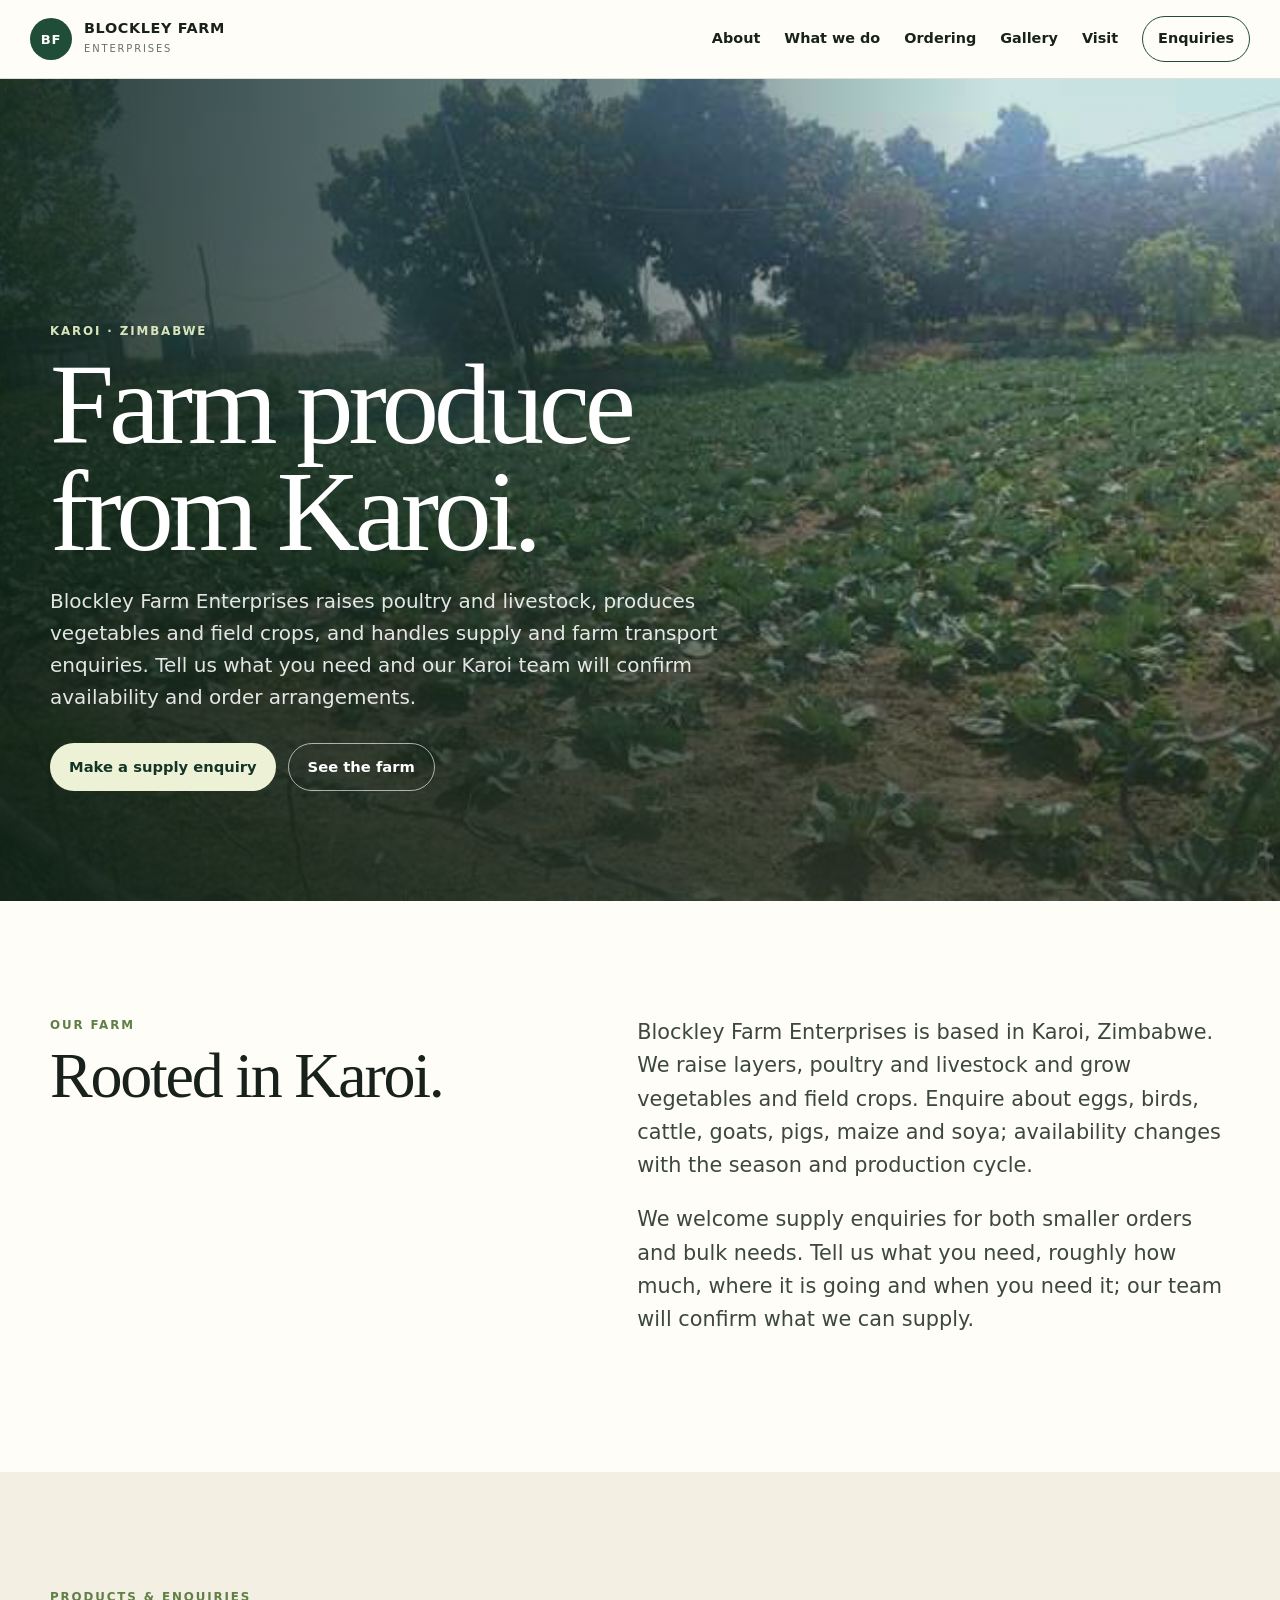
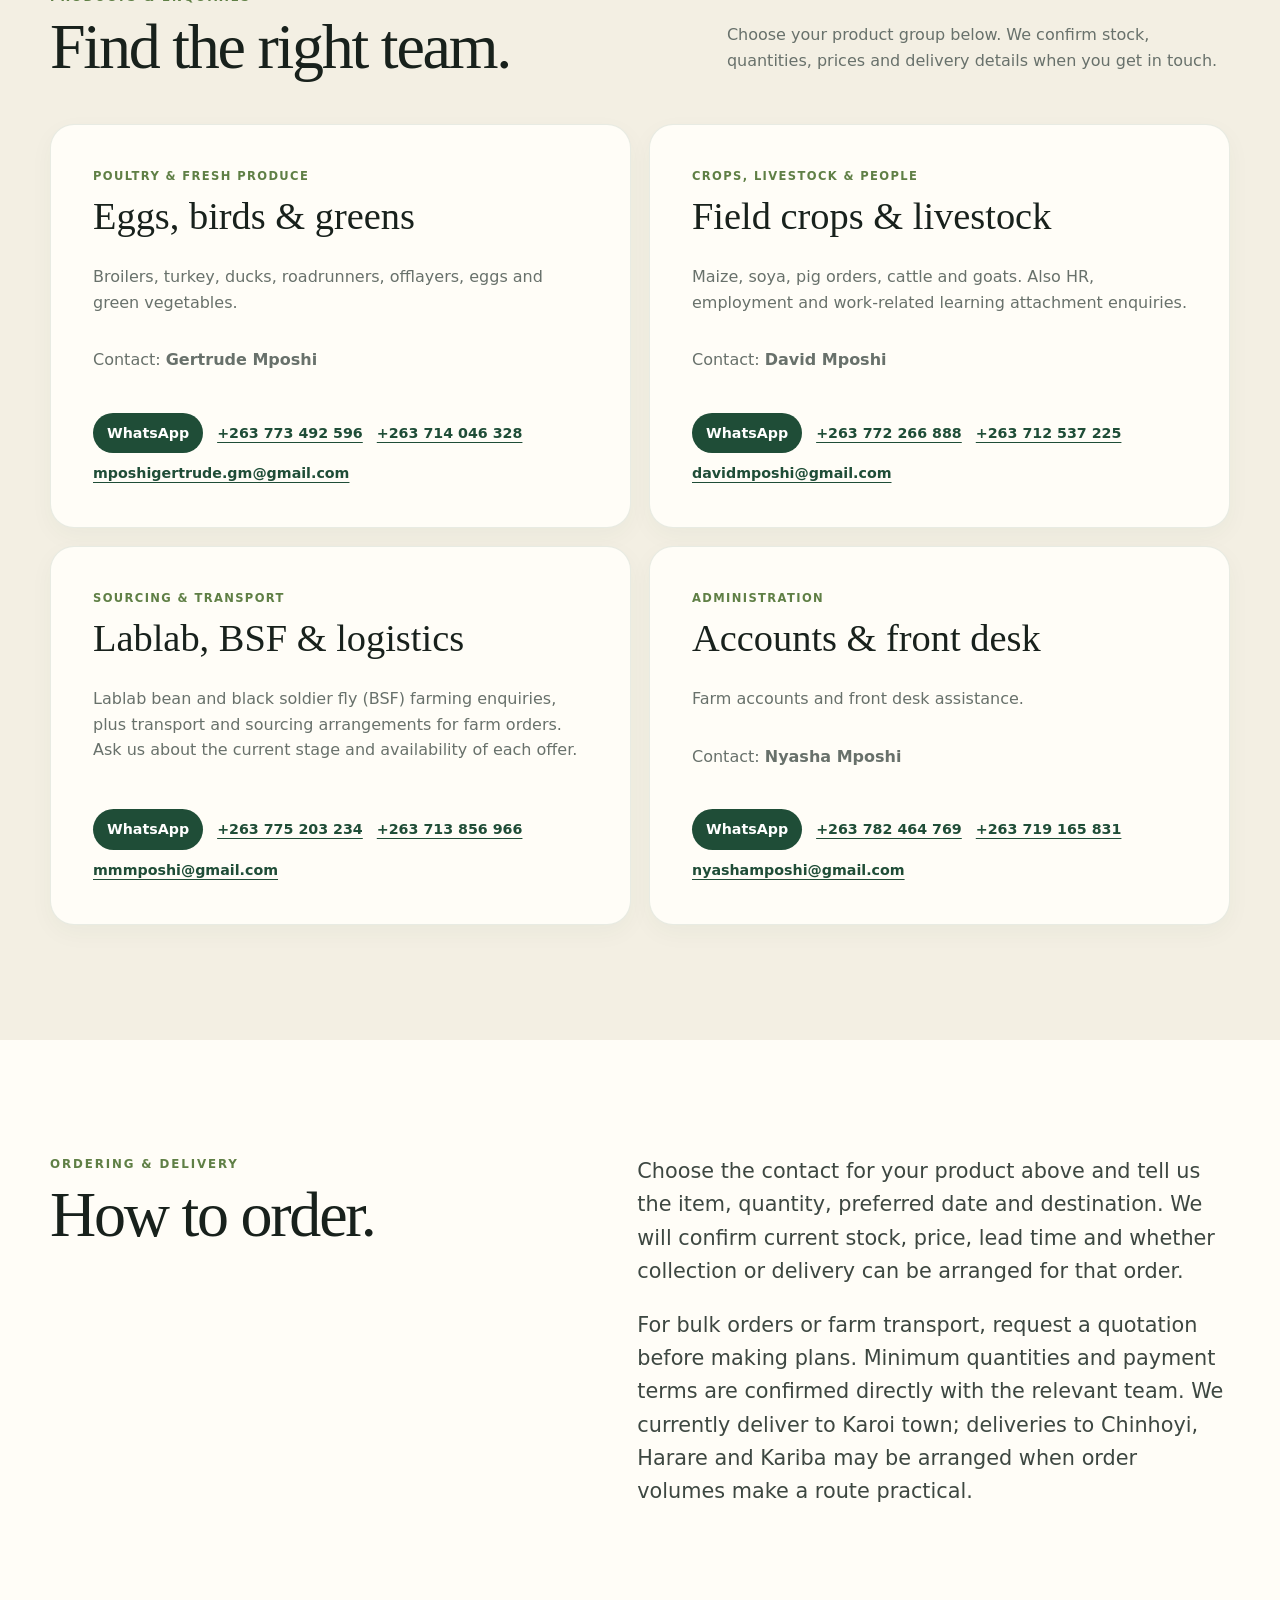
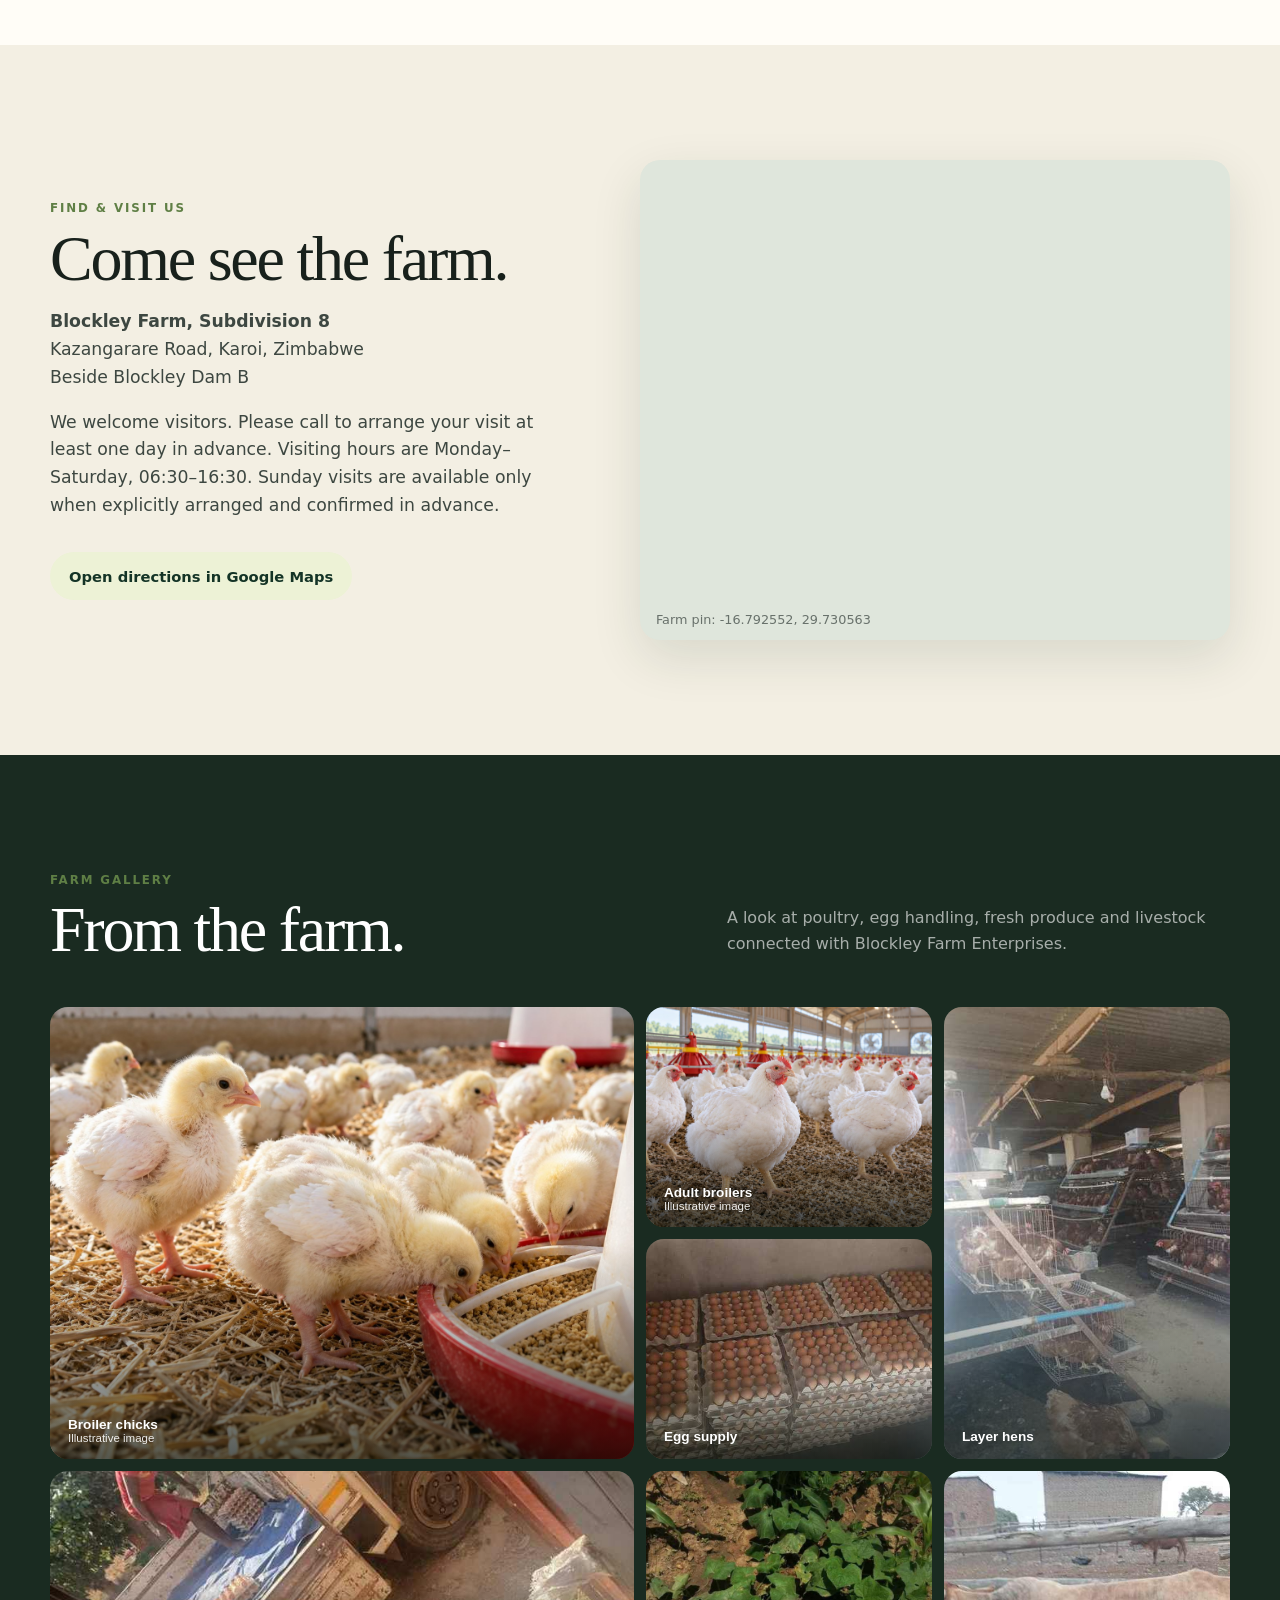
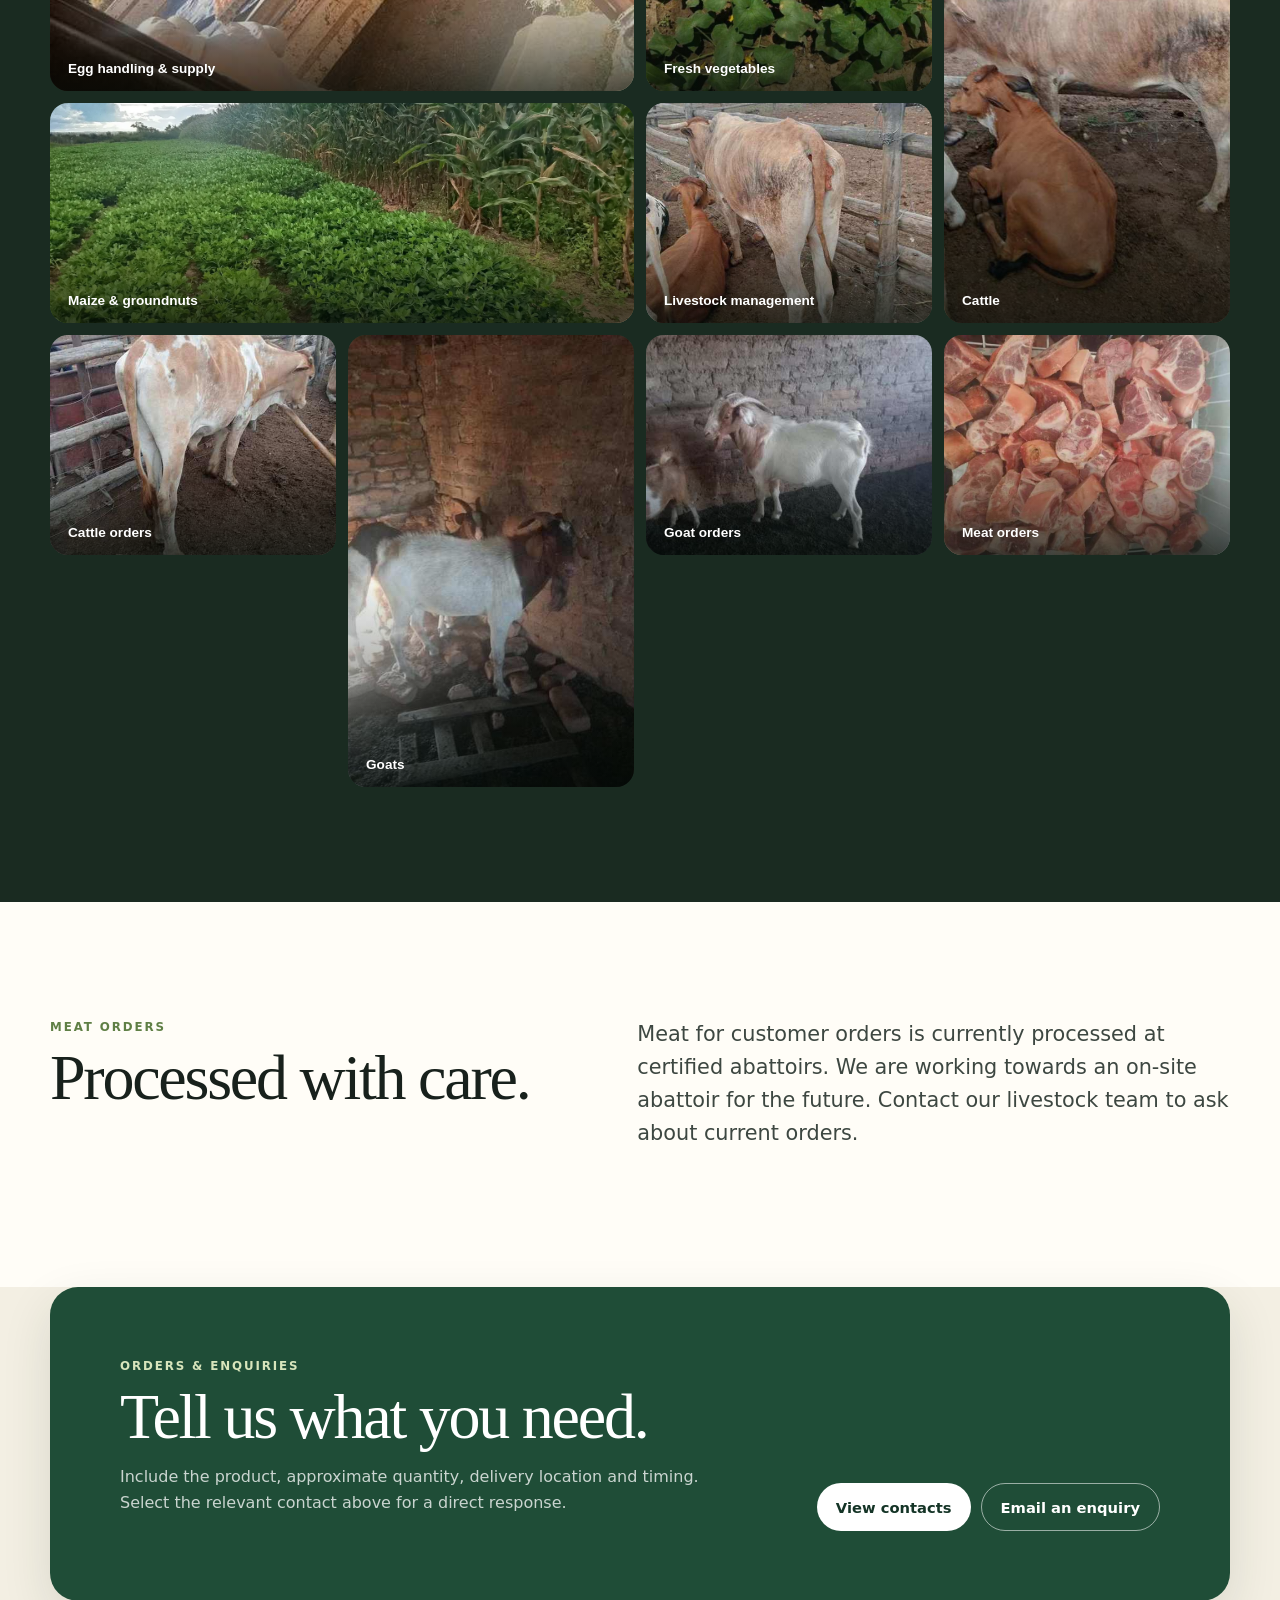
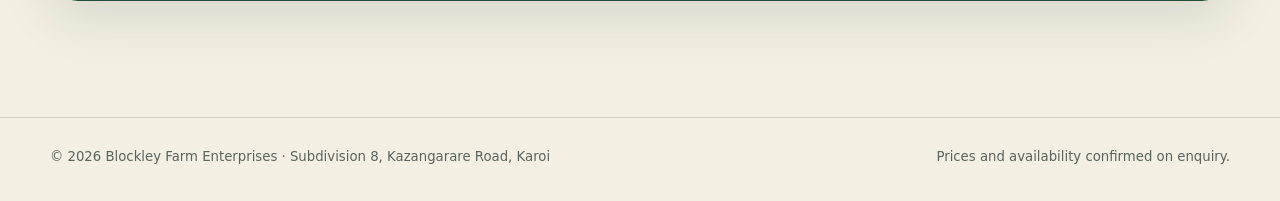
==== commit f265a87c: "Add farm contacts and maize groundnuts gallery photo" ====
--- a/index.html
+++ b/index.html
@@ -84,9 +84,11 @@
             <p class="card-kicker">POULTRY &amp; FRESH PRODUCE</p>
             <h3>Eggs, birds &amp; greens</h3>
             <p>Broilers, turkey, ducks, roadrunners, offlayers, eggs and green vegetables.</p>
+            <p>Contact: <strong>Gertrude Mposhi</strong></p>
             <div class="contact-row">
               <a href="https://wa.me/263773492596" rel="noopener">WhatsApp</a>
               <a href="tel:+263773492596">+263 773 492 596</a>
+              <a href="tel:+263714046328">+263 714 046 328</a>
               <a href="mailto:mposhigertrude.gm@gmail.com">mposhigertrude.gm@gmail.com</a>
             </div>
           </article>
@@ -95,9 +97,11 @@
             <p class="card-kicker">CROPS, LIVESTOCK &amp; PEOPLE</p>
             <h3>Field crops &amp; livestock</h3>
             <p>Maize, soya, pig orders, cattle and goats. Also HR, employment and work-related learning attachment enquiries.</p>
+            <p>Contact: <strong>David Mposhi</strong></p>
             <div class="contact-row">
               <a href="https://wa.me/263772266888" rel="noopener">WhatsApp</a>
               <a href="tel:+263772266888">+263 772 266 888</a>
+              <a href="tel:+263712537225">+263 712 537 225</a>
               <a href="mailto:davidmposhi@gmail.com">davidmposhi@gmail.com</a>
             </div>
           </article>
@@ -118,9 +122,11 @@
             <p class="card-kicker">ADMINISTRATION</p>
             <h3>Accounts &amp; front desk</h3>
             <p>Farm accounts and front desk assistance.</p>
+            <p>Contact: <strong>Nyasha Mposhi</strong></p>
             <div class="contact-row">
               <a href="https://wa.me/263782464769" rel="noopener">WhatsApp</a>
               <a href="tel:+263782464769">+263 782 464 769</a>
+              <a href="tel:+263719165831">+263 719 165 831</a>
               <a href="mailto:nyashamposhi@gmail.com">nyashamposhi@gmail.com</a>
             </div>
           </article>
@@ -170,6 +176,7 @@
           <figure class="gallery-card wide"><button class="image-button" data-caption="Egg handling and supply"><img src="assets/egg-handling.jpg" alt="Egg trays being handled for farm supply" loading="lazy"><span>Egg handling &amp; supply</span></button></figure>
           <figure class="gallery-card"><button class="image-button" data-caption="Egg supply"><img src="assets/egg-supply.jpg" alt="Stacks of egg trays ready for supply" loading="lazy"><span>Egg supply</span></button></figure>
           <figure class="gallery-card"><button class="image-button" data-caption="Fresh vegetables"><img src="assets/fresh-vegetables.jpg" alt="Fresh green vegetable plant growing in soil" loading="lazy"><span>Fresh vegetables</span></button></figure>
+          <figure class="gallery-card wide"><button class="image-button" data-caption="Maize and groundnuts at Blockley Farm"><img src="assets/maize-groundnuts.webp" alt="Rows of groundnuts growing beside maize at Blockley Farm under a cloudy sky" loading="lazy"><span>Maize &amp; groundnuts</span></button></figure>
           <figure class="gallery-card tall"><button class="image-button" data-caption="Cattle"><img src="assets/cattle.jpg" alt="Cattle in a farm pen" loading="lazy"><span>Cattle</span></button></figure>
           <figure class="gallery-card"><button class="image-button" data-caption="Livestock management"><img src="assets/livestock-management.jpg" alt="Cattle resting in a farm pen" loading="lazy"><span>Livestock management</span></button></figure>
           <figure class="gallery-card"><button class="image-button" data-caption="Cattle orders"><img src="assets/cattle-orders.jpg" alt="Cow standing in a livestock pen" loading="lazy"><span>Cattle orders</span></button></figure>
--- a/styles.css
+++ b/styles.css
@@ -122,4 +122,13 @@
 @media (prefers-reduced-motion: reduce) {
   html { scroll-behavior: auto; }
   *, *::before, *::after { transition-duration: .01ms !important; animation-duration: .01ms !important; }
-}+}
+.visit-section { background: var(--cream); }
+.visit-grid { display: grid; grid-template-columns: minmax(0, 1fr) minmax(0, 1.15fr); gap: clamp(30px, 6vw, 80px); align-items: center; }
+.visit-details p:not(.eyebrow) { max-width: 610px; color: #3d4741; font-size: 1.08rem; }
+.visit-details .button { margin-top: 16px; }
+.map-frame { border-radius: 20px; overflow: hidden; background: #dfe6dc; box-shadow: var(--shadow); }
+.map-frame iframe { display: block; width: 100%; height: 440px; border: 0; }
+.map-frame p { margin: 0; padding: 10px 16px; font-size: .8rem; color: var(--muted); }
+.meat-section { background: var(--paper); }
+@media (max-width: 860px) { .visit-grid { grid-template-columns: 1fr; } .map-frame iframe { height: 340px; } }
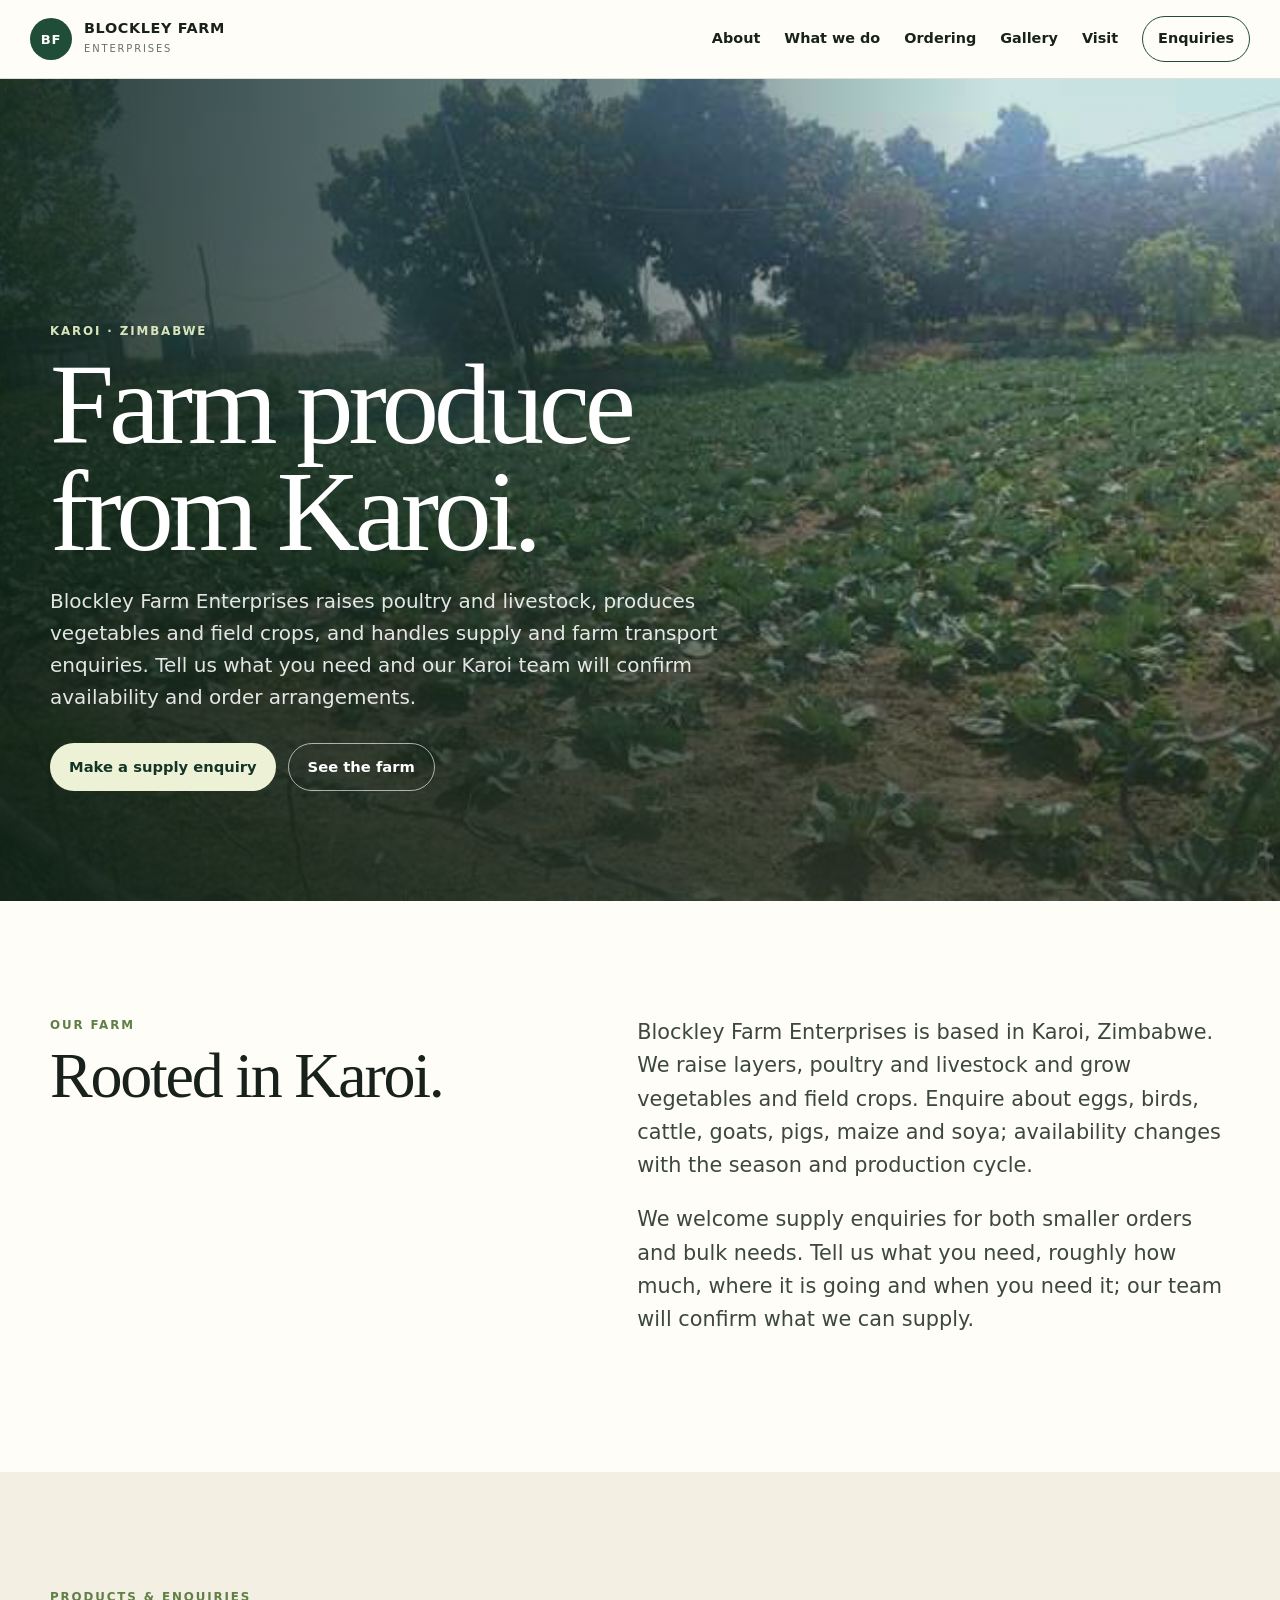
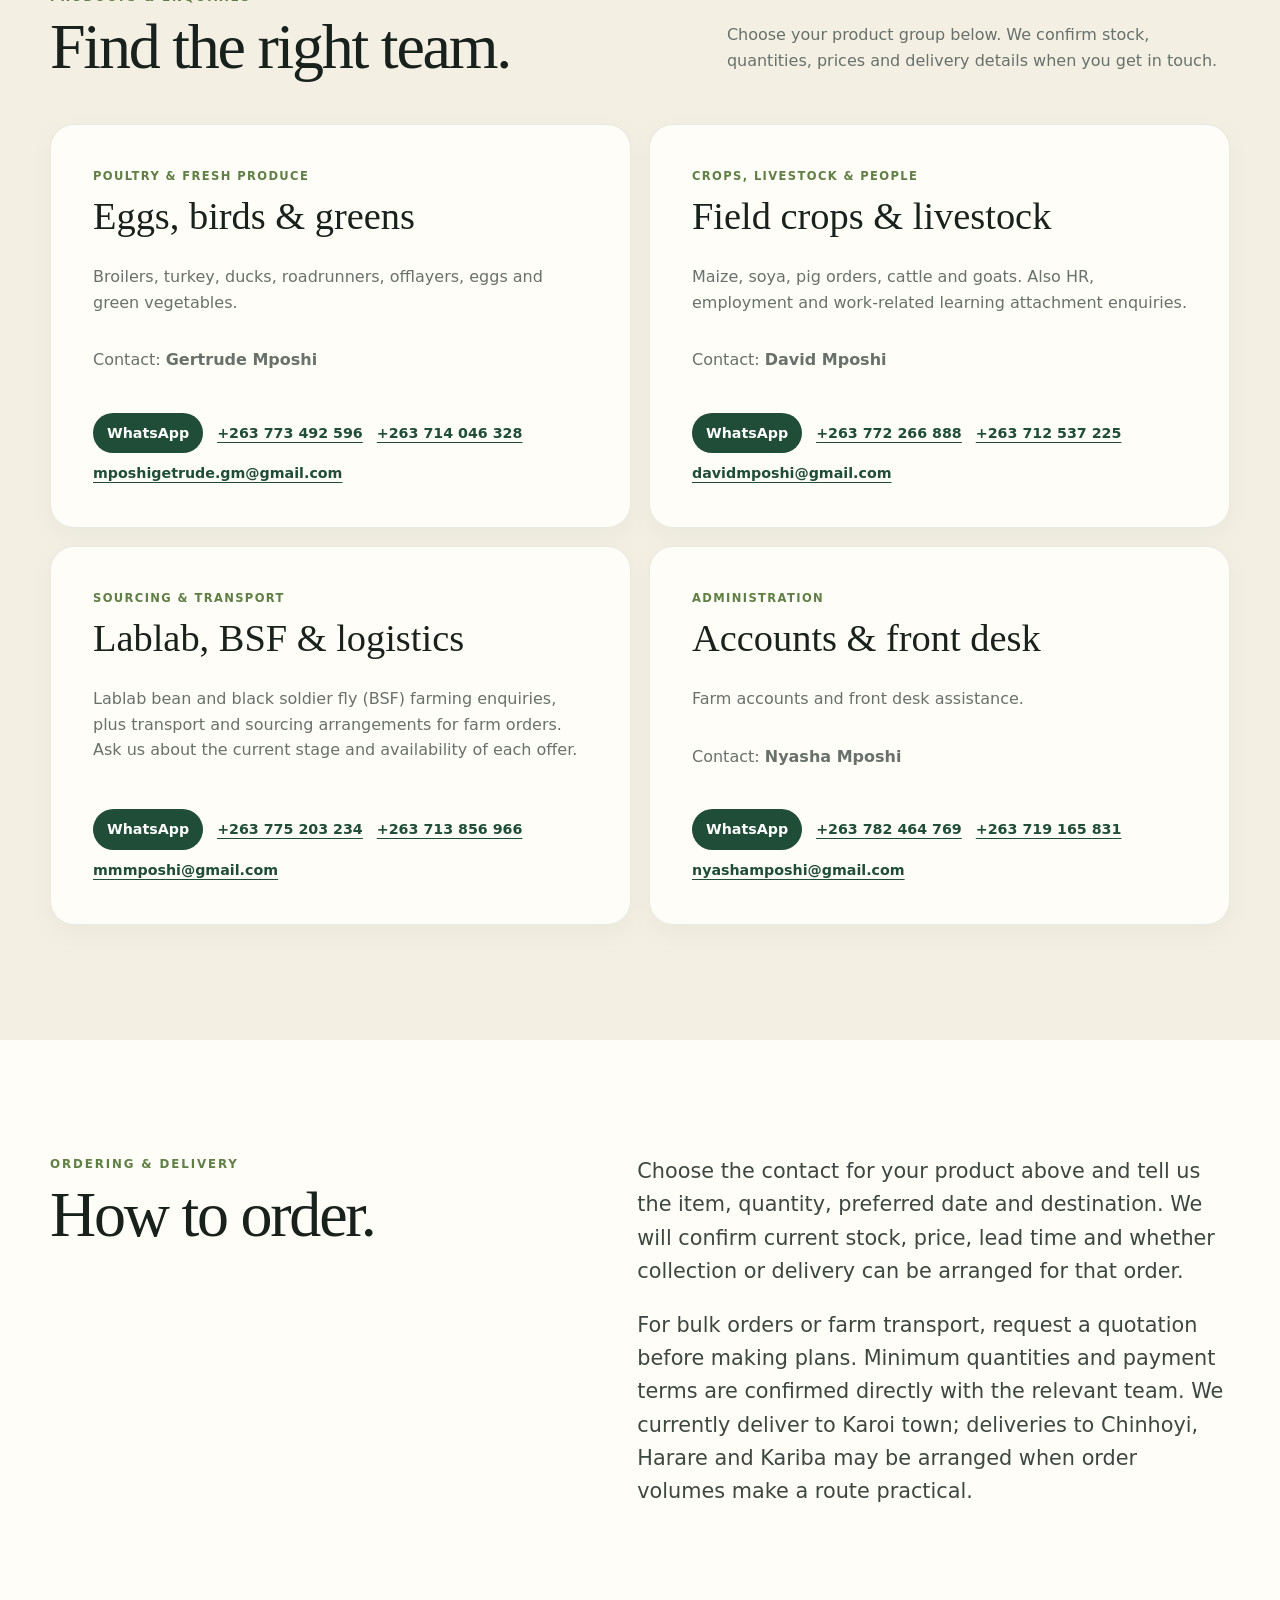
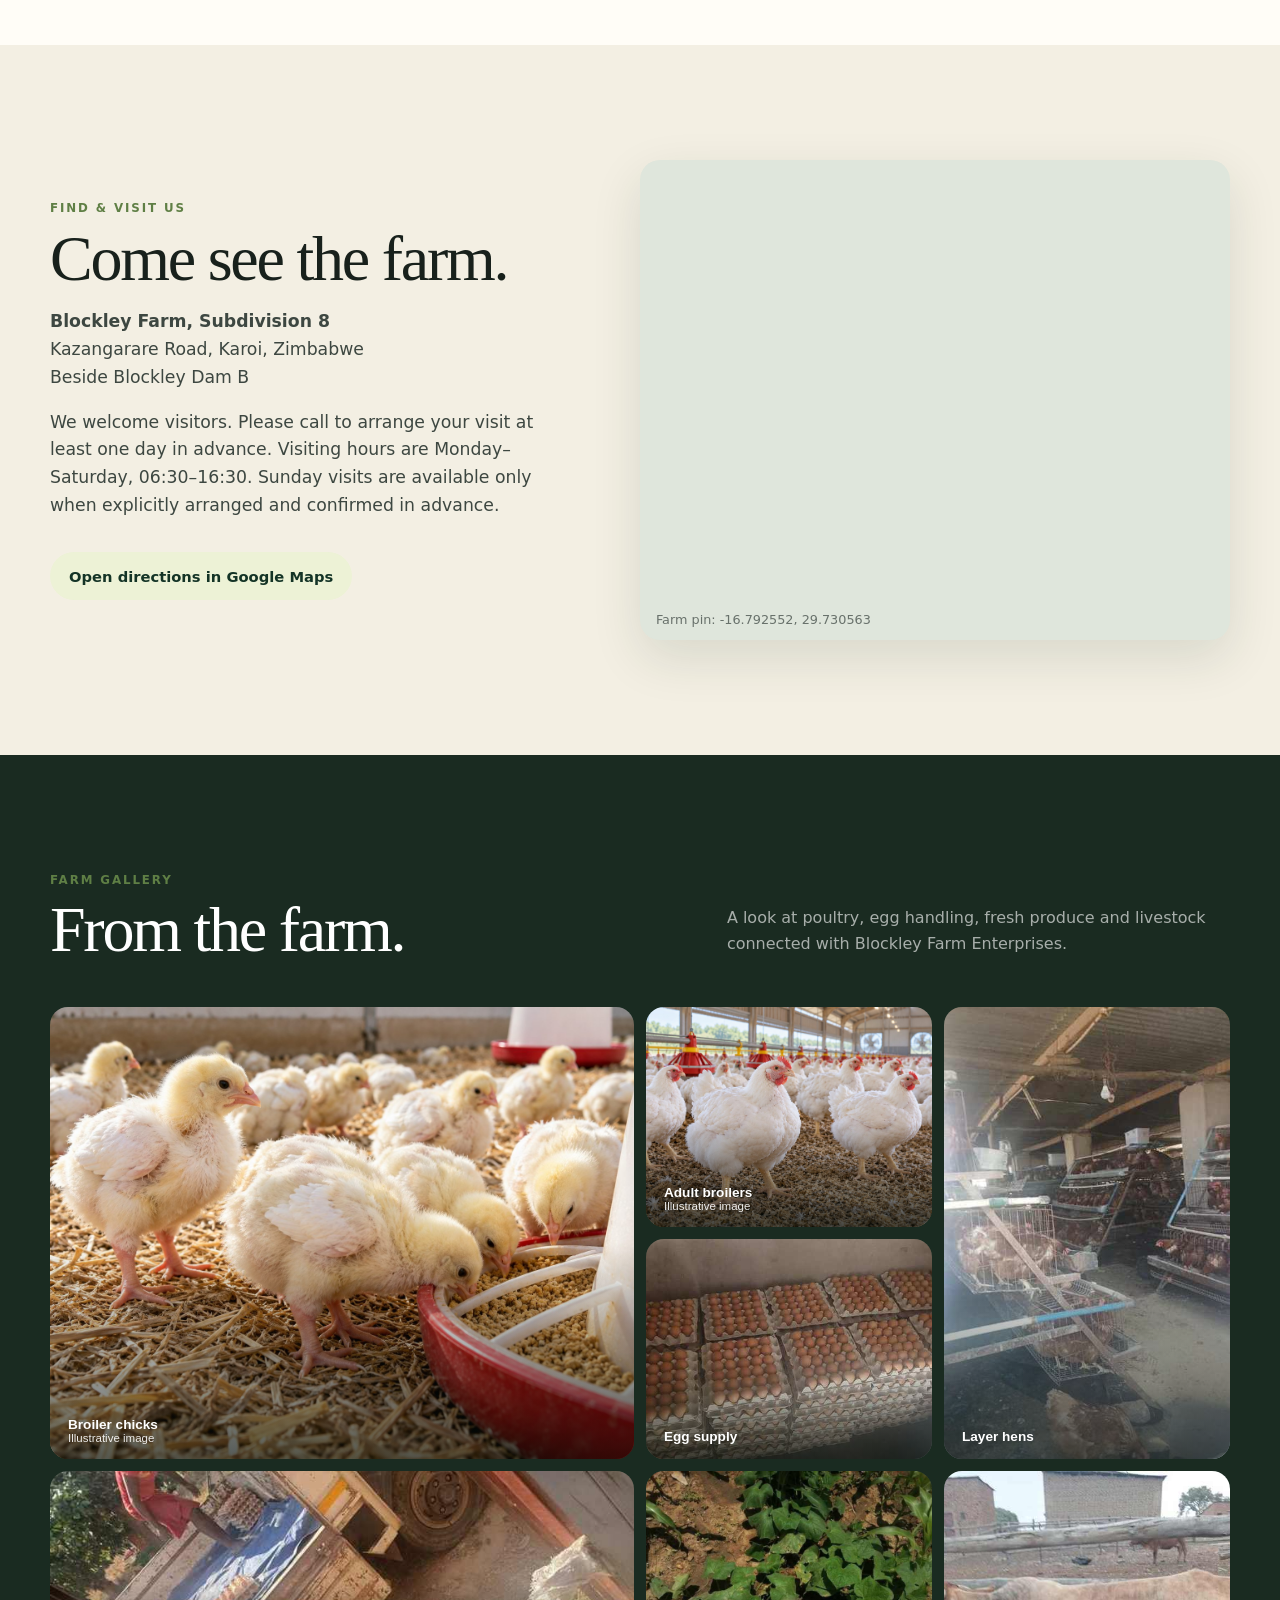
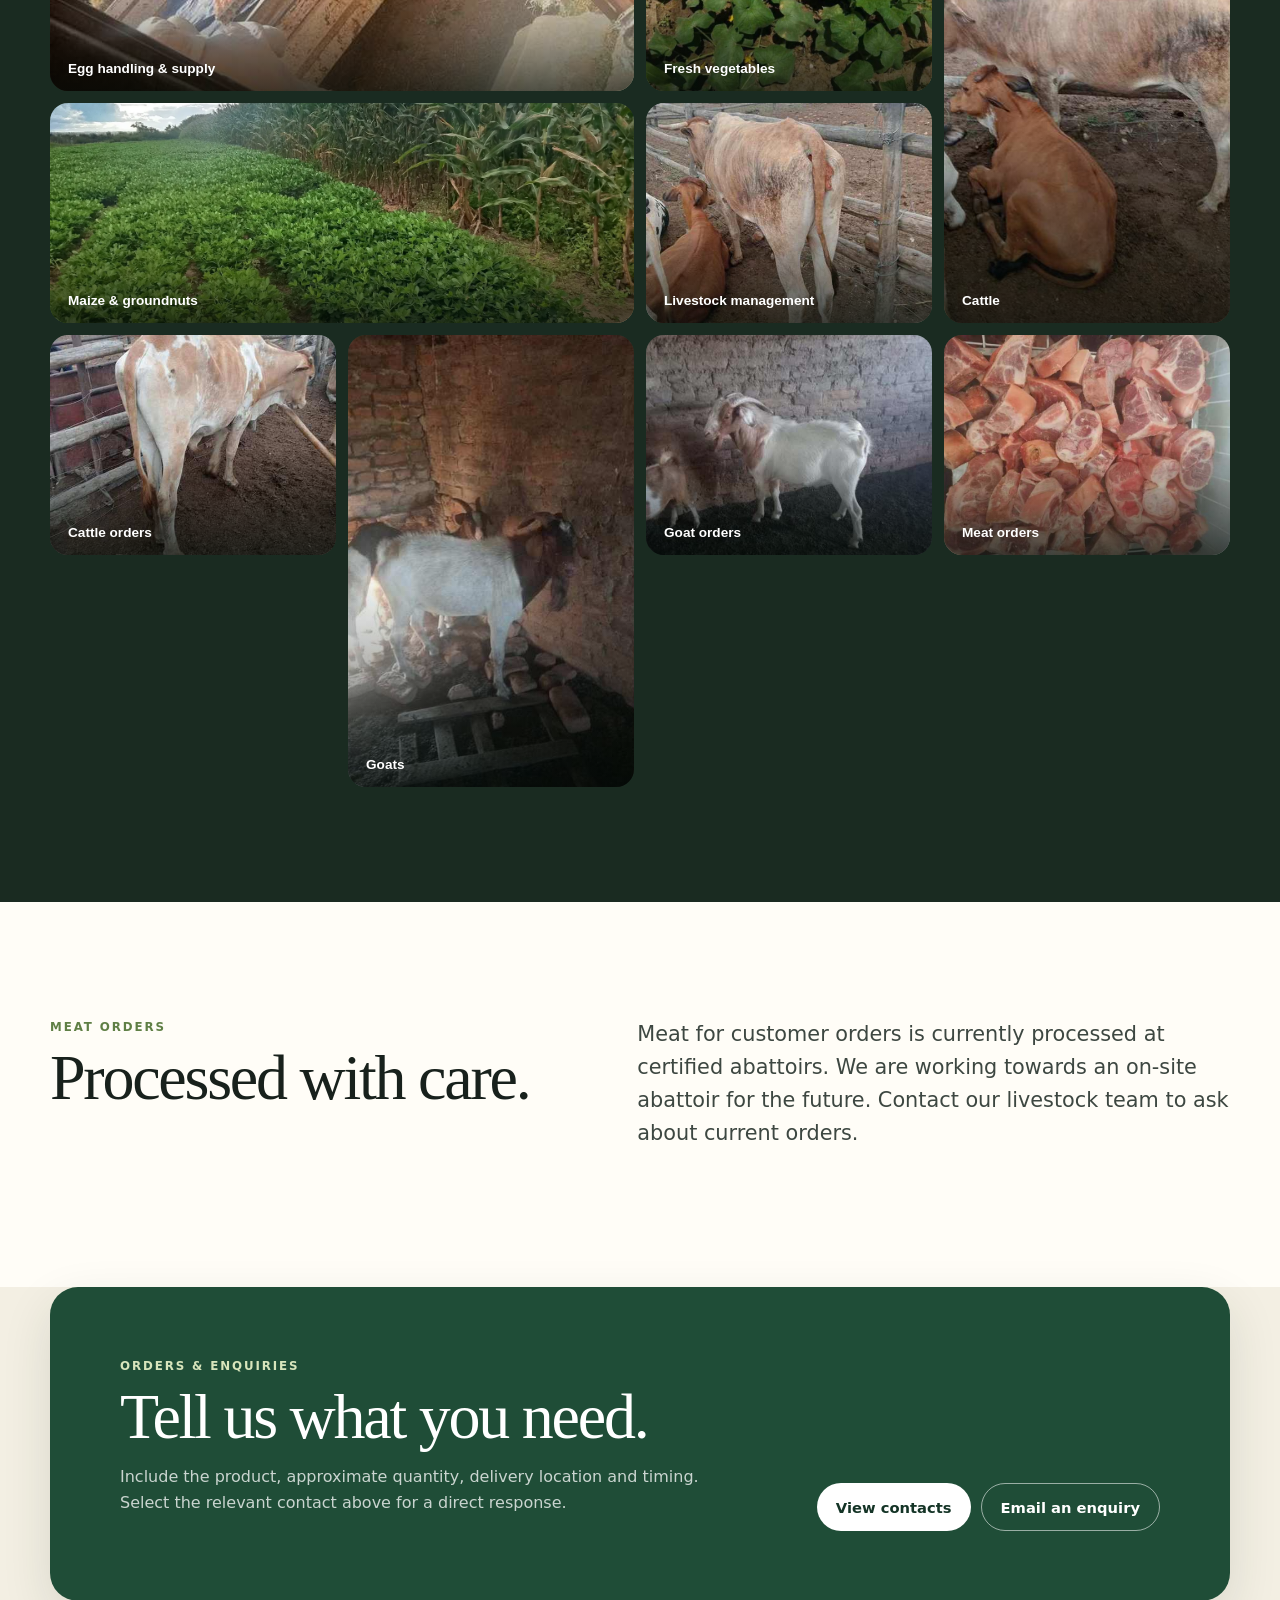
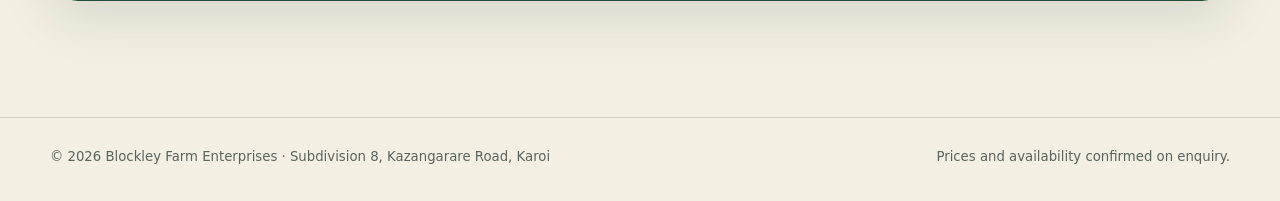
==== commit 70f7768d: "Correct Gertrude Mposhi email address" ====
--- a/index.html
+++ b/index.html
@@ -89,7 +89,7 @@
               <a href="https://wa.me/263773492596" rel="noopener">WhatsApp</a>
               <a href="tel:+263773492596">+263 773 492 596</a>
               <a href="tel:+263714046328">+263 714 046 328</a>
-              <a href="mailto:mposhigertrude.gm@gmail.com">mposhigertrude.gm@gmail.com</a>
+              <a href="mailto:mposhigetrude.gm@gmail.com">mposhigetrude.gm@gmail.com</a>
             </div>
           </article>
 
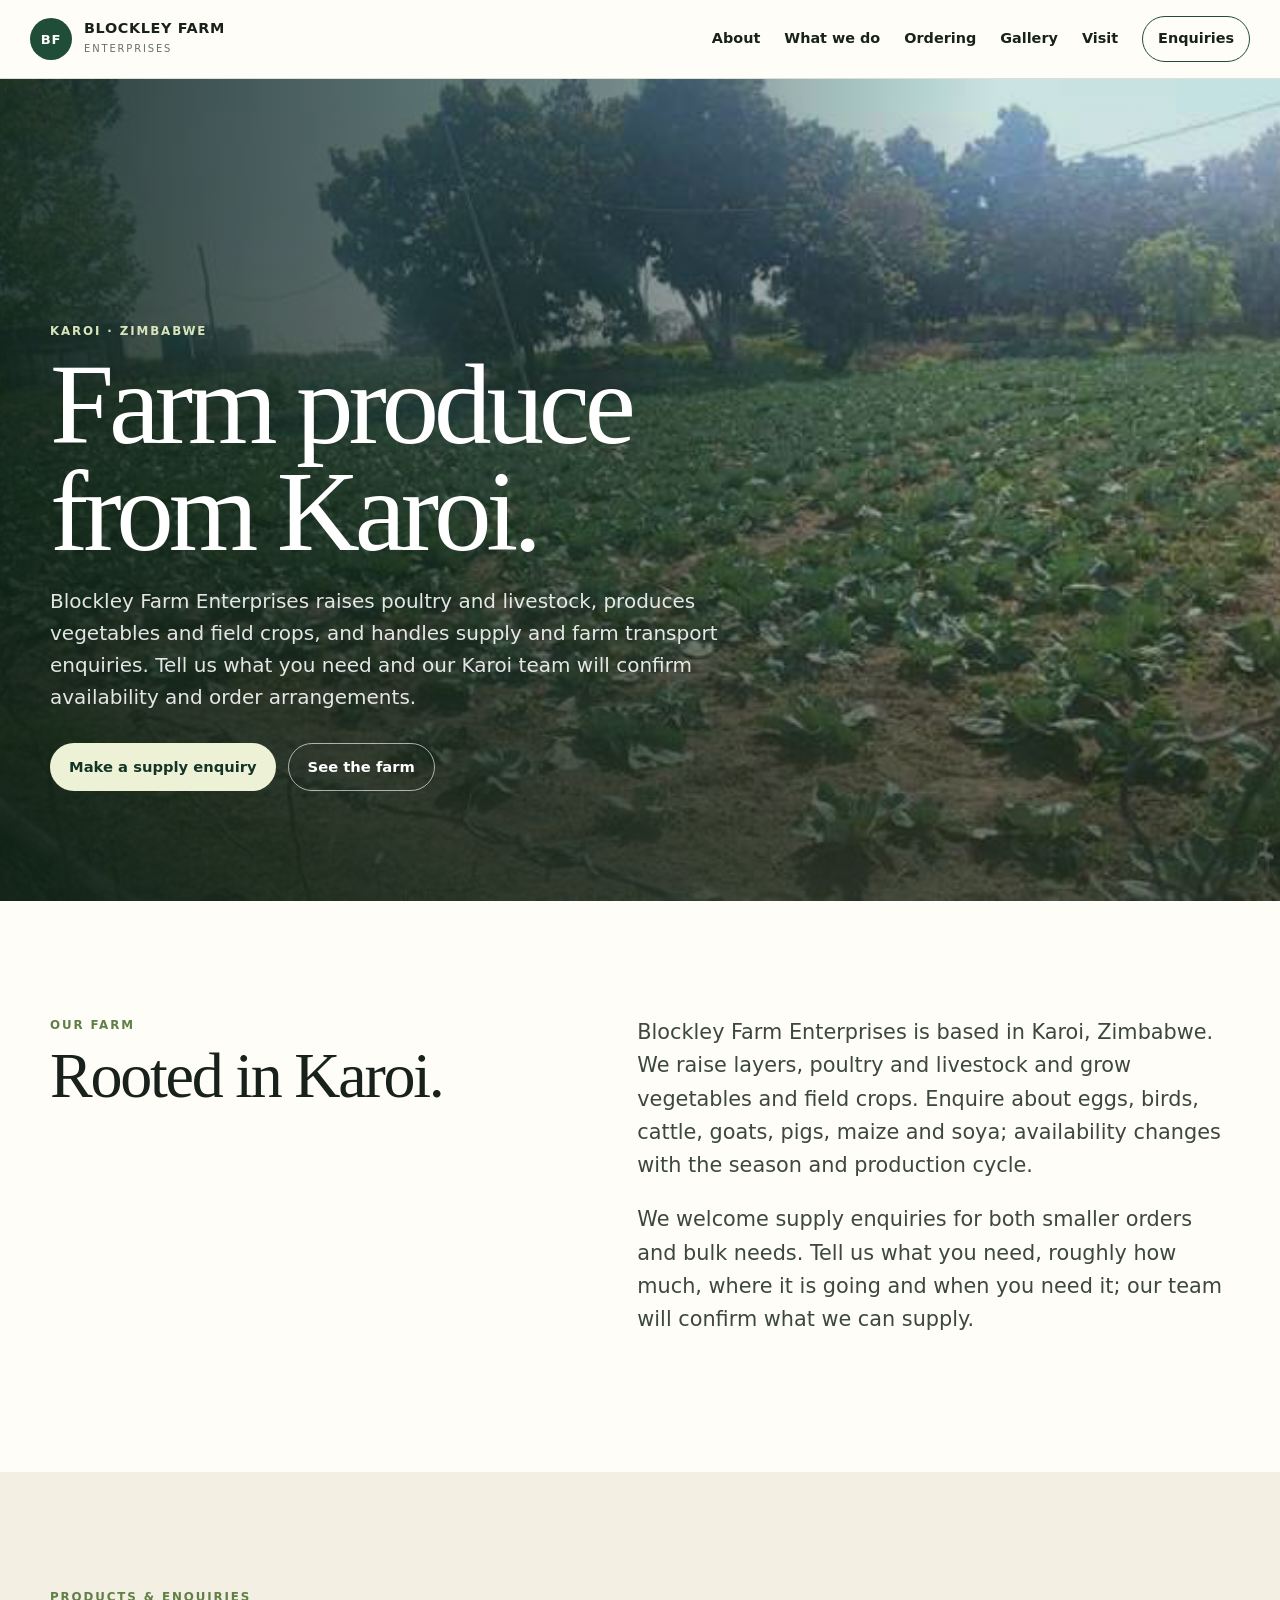
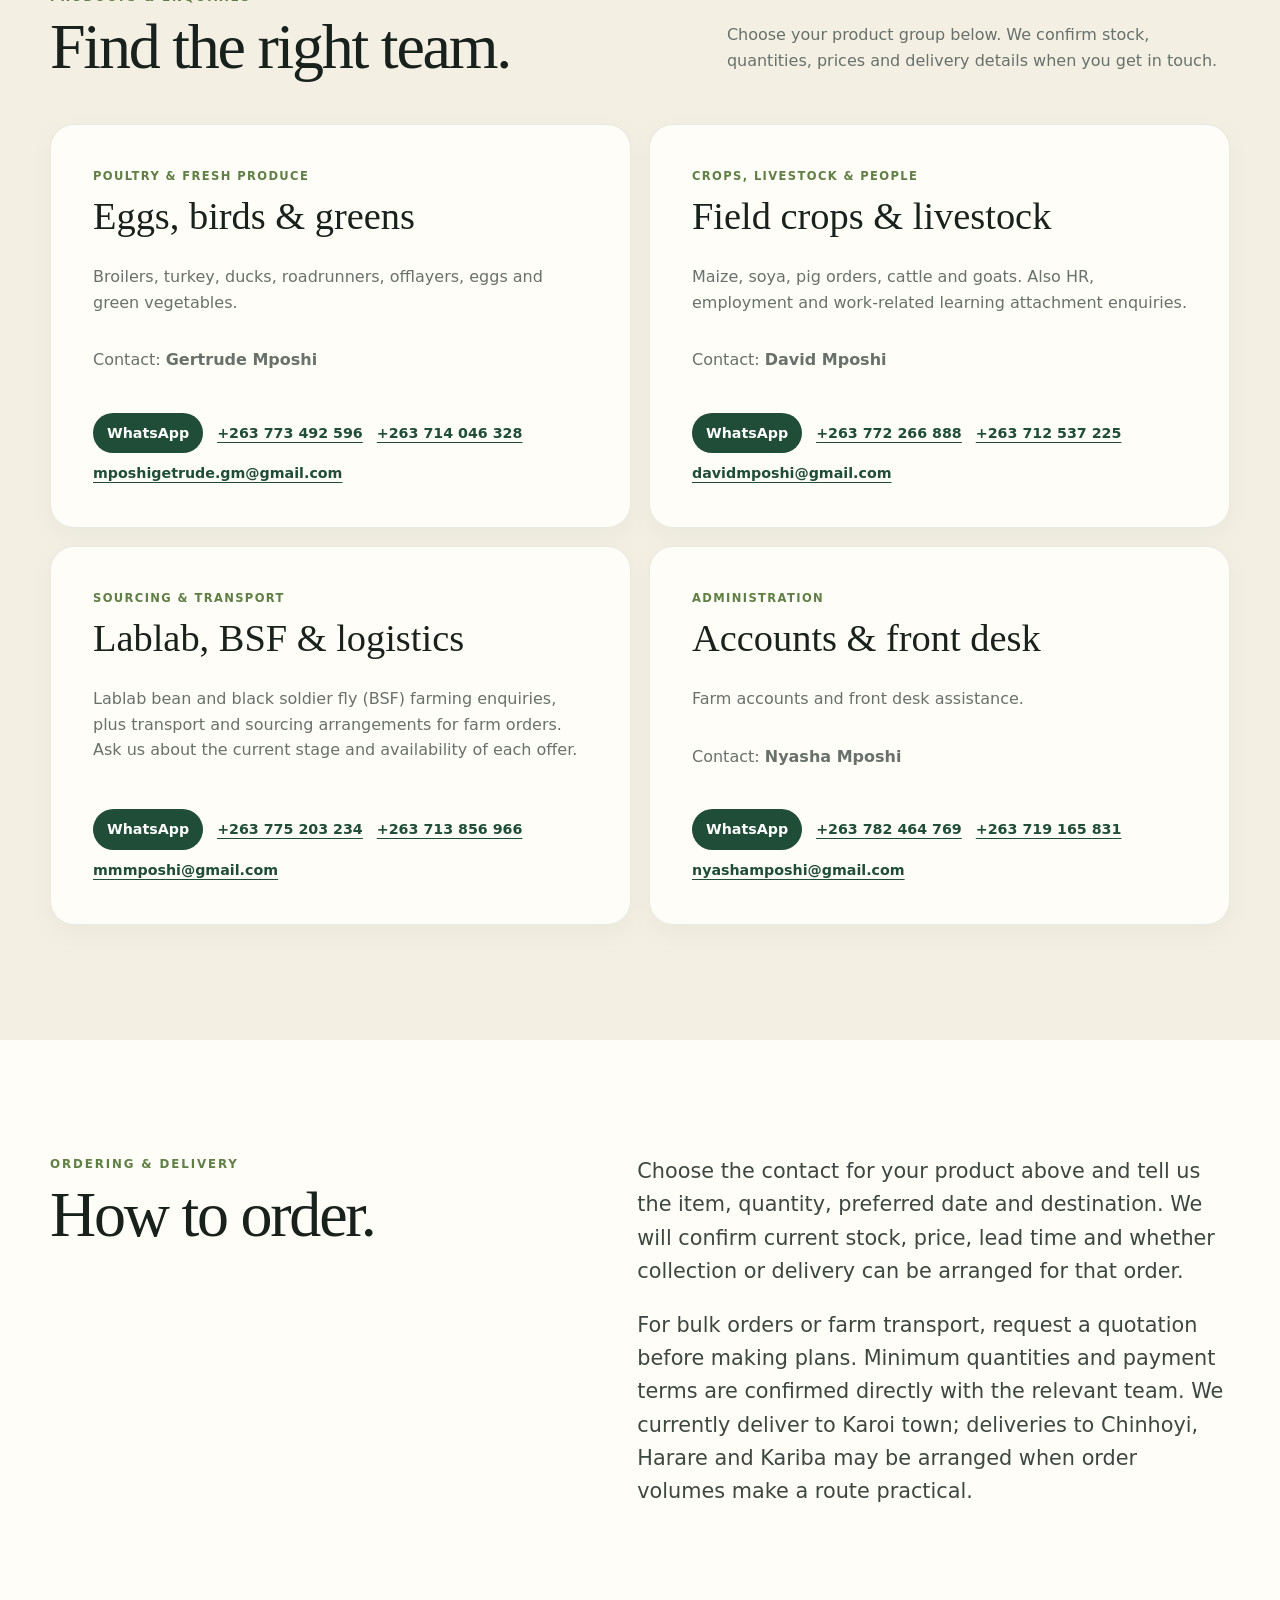
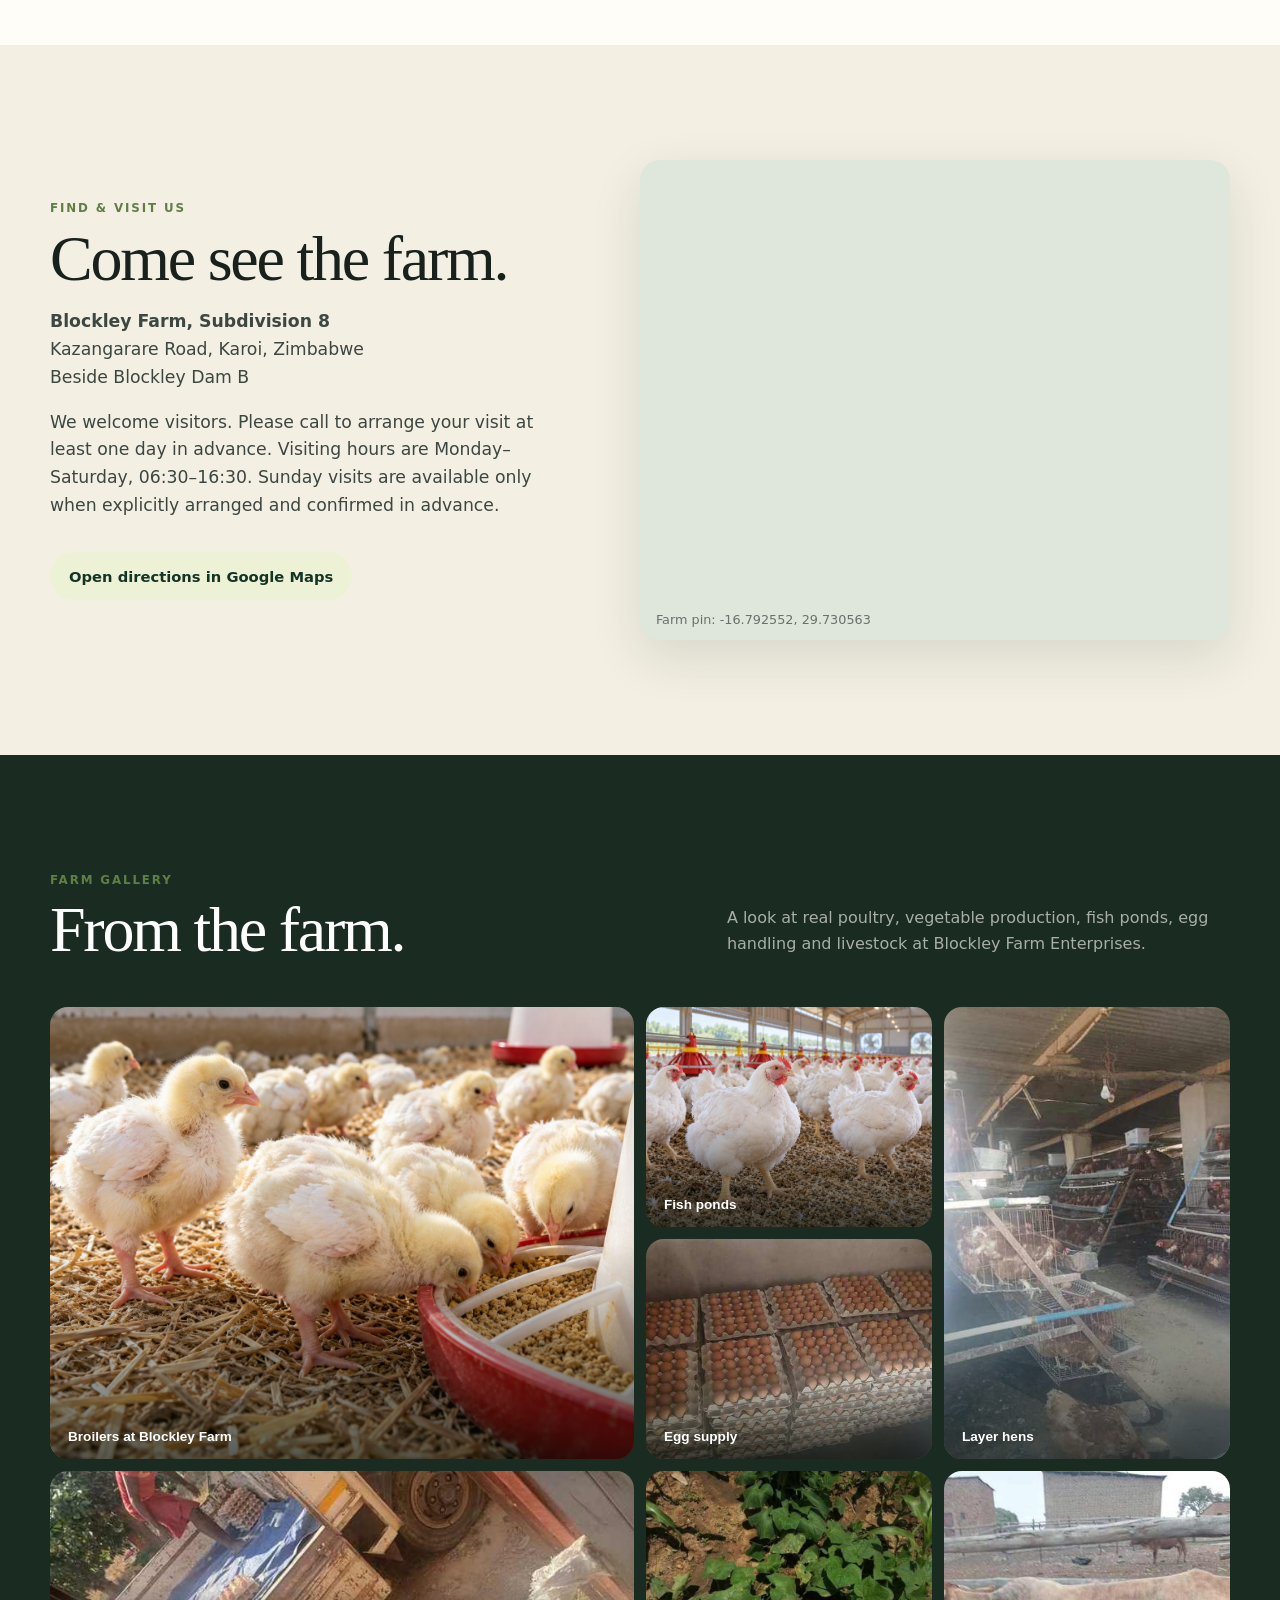
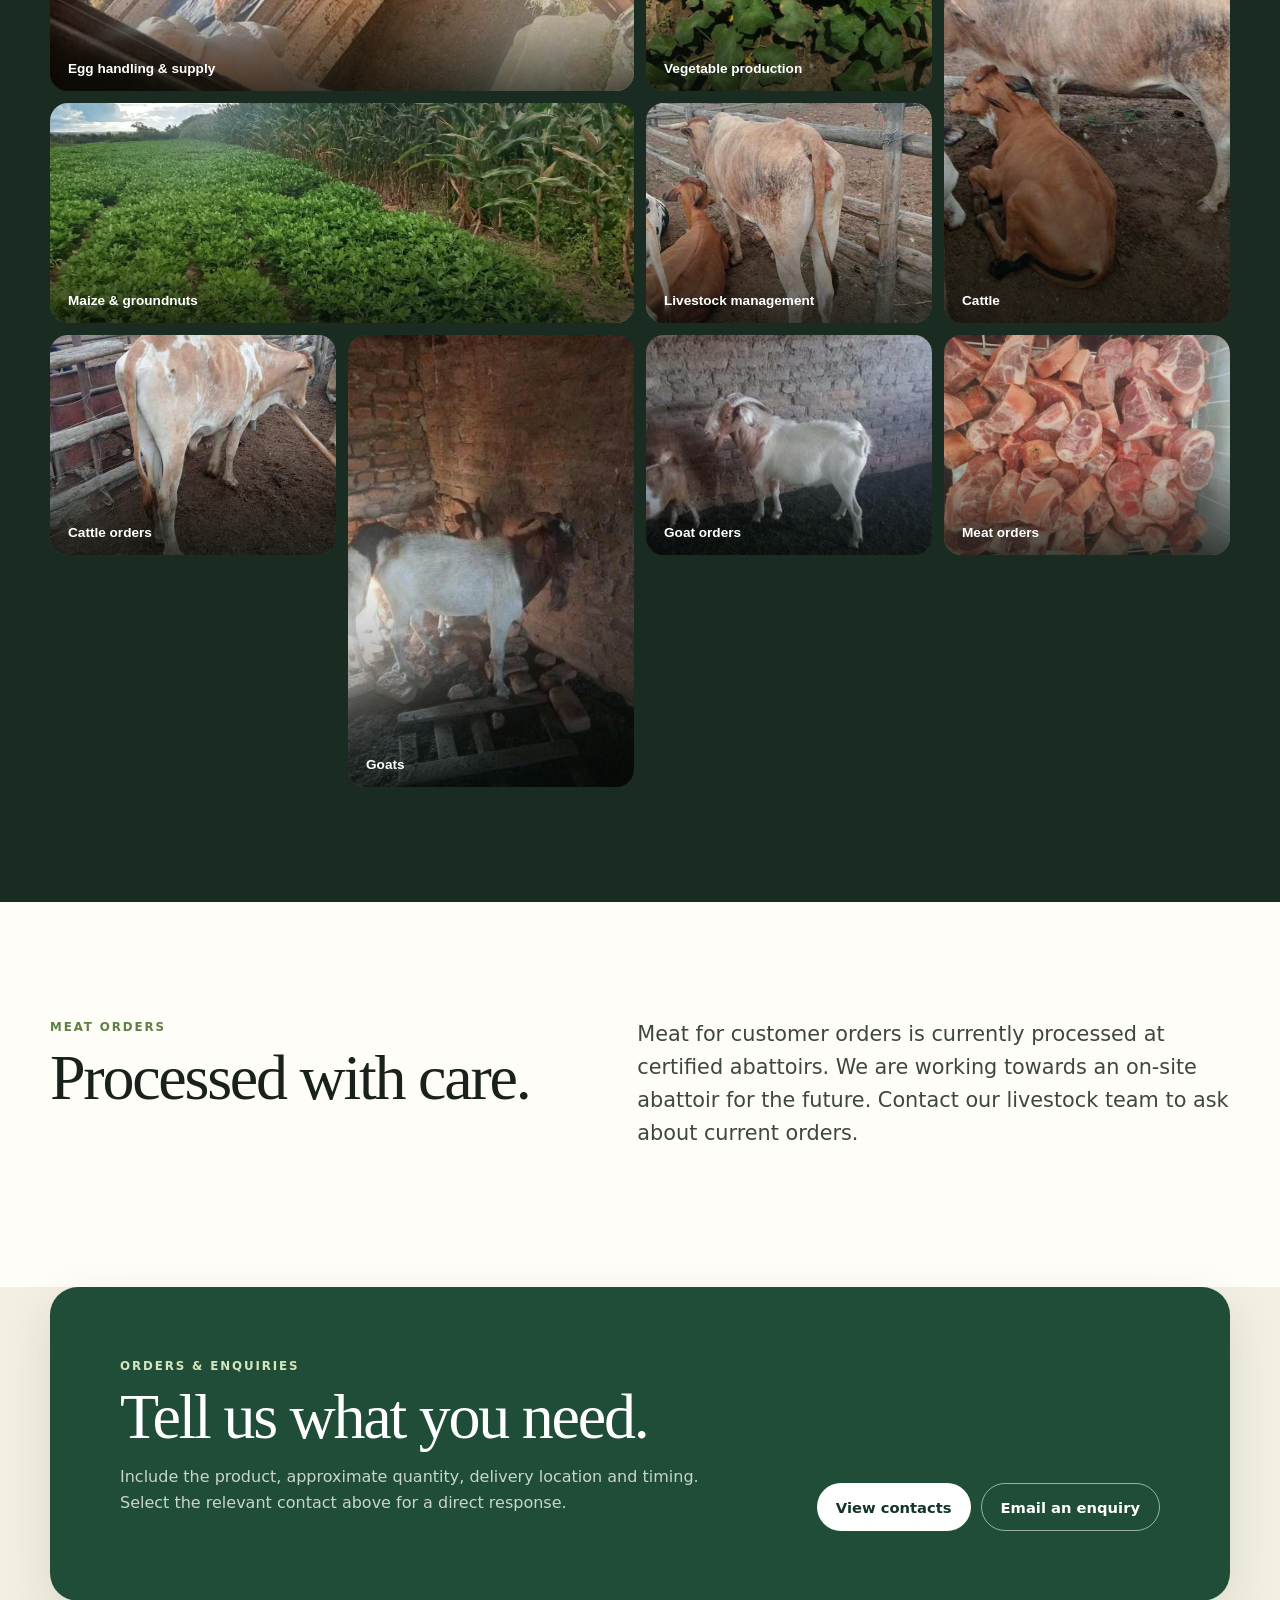
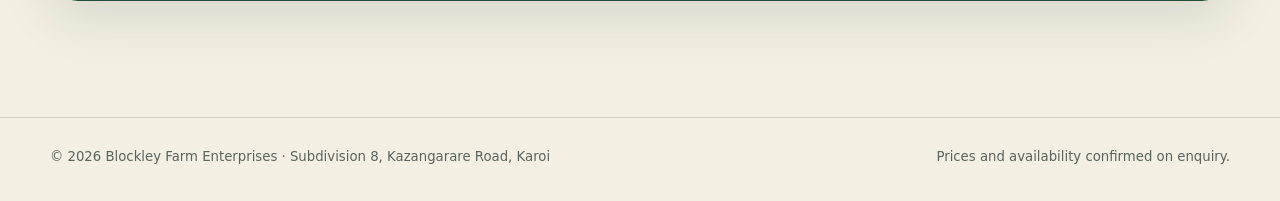
==== commit d5b2d81b: "Use real Blockley farm photos in gallery" ====
--- a/index.html
+++ b/index.html
@@ -166,16 +166,16 @@
             <p class="eyebrow">FARM GALLERY</p>
             <h2>From the farm.</h2>
           </div>
-          <p>A look at poultry, egg handling, fresh produce and livestock connected with Blockley Farm Enterprises.</p>
+          <p>A look at real poultry, vegetable production, fish ponds, egg handling and livestock at Blockley Farm Enterprises.</p>
         </div>
 
         <div class="gallery-grid">
-          <figure class="gallery-card featured"><button class="image-button" data-caption="Broiler chicks · illustrative image"><img src="assets/broiler-chicks-illustrative-v2.jpg" alt="Illustrative image of yellow broiler chicks" loading="lazy"><span>Broiler chicks <small>Illustrative image</small></span></button></figure>
-          <figure class="gallery-card"><button class="image-button" data-caption="Adult broilers · illustrative image"><img src="assets/adult-broilers-illustrative-v2.jpg" alt="Illustrative image of adult broiler chickens" loading="lazy"><span>Adult broilers <small>Illustrative image</small></span></button></figure>
+          <figure class="gallery-card featured"><button class="image-button" data-caption="Broilers at Blockley Farm"><img src="assets/broilers-blockley-oct-2026.jpg" alt="Young white broiler chickens inside their poultry house at Blockley Farm" loading="lazy"><span>Broilers at Blockley Farm</span></button></figure>
+          <figure class="gallery-card"><button class="image-button" data-caption="Fish ponds at Blockley Farm"><img src="assets/fish-ponds-blockley-oct-2026.jpg" alt="Lined fish ponds filled with water at Blockley Farm" loading="lazy"><span>Fish ponds</span></button></figure>
           <figure class="gallery-card tall"><button class="image-button" data-caption="Layer hens"><img src="assets/layer-hens.jpg" alt="Layer hens in poultry housing at Blockley Farm" loading="lazy"><span>Layer hens</span></button></figure>
           <figure class="gallery-card wide"><button class="image-button" data-caption="Egg handling and supply"><img src="assets/egg-handling.jpg" alt="Egg trays being handled for farm supply" loading="lazy"><span>Egg handling &amp; supply</span></button></figure>
           <figure class="gallery-card"><button class="image-button" data-caption="Egg supply"><img src="assets/egg-supply.jpg" alt="Stacks of egg trays ready for supply" loading="lazy"><span>Egg supply</span></button></figure>
-          <figure class="gallery-card"><button class="image-button" data-caption="Fresh vegetables"><img src="assets/fresh-vegetables.jpg" alt="Fresh green vegetable plant growing in soil" loading="lazy"><span>Fresh vegetables</span></button></figure>
+          <figure class="gallery-card"><button class="image-button" data-caption="Vegetable production at Blockley Farm"><img src="assets/vegetables-blockley-oct-2026.jpg" alt="Green vegetable crops growing inside the fenced production area at Blockley Farm" loading="lazy"><span>Vegetable production</span></button></figure>
           <figure class="gallery-card wide"><button class="image-button" data-caption="Maize and groundnuts at Blockley Farm"><img src="assets/maize-groundnuts.webp" alt="Rows of groundnuts growing beside maize at Blockley Farm under a cloudy sky" loading="lazy"><span>Maize &amp; groundnuts</span></button></figure>
           <figure class="gallery-card tall"><button class="image-button" data-caption="Cattle"><img src="assets/cattle.jpg" alt="Cattle in a farm pen" loading="lazy"><span>Cattle</span></button></figure>
           <figure class="gallery-card"><button class="image-button" data-caption="Livestock management"><img src="assets/livestock-management.jpg" alt="Cattle resting in a farm pen" loading="lazy"><span>Livestock management</span></button></figure>
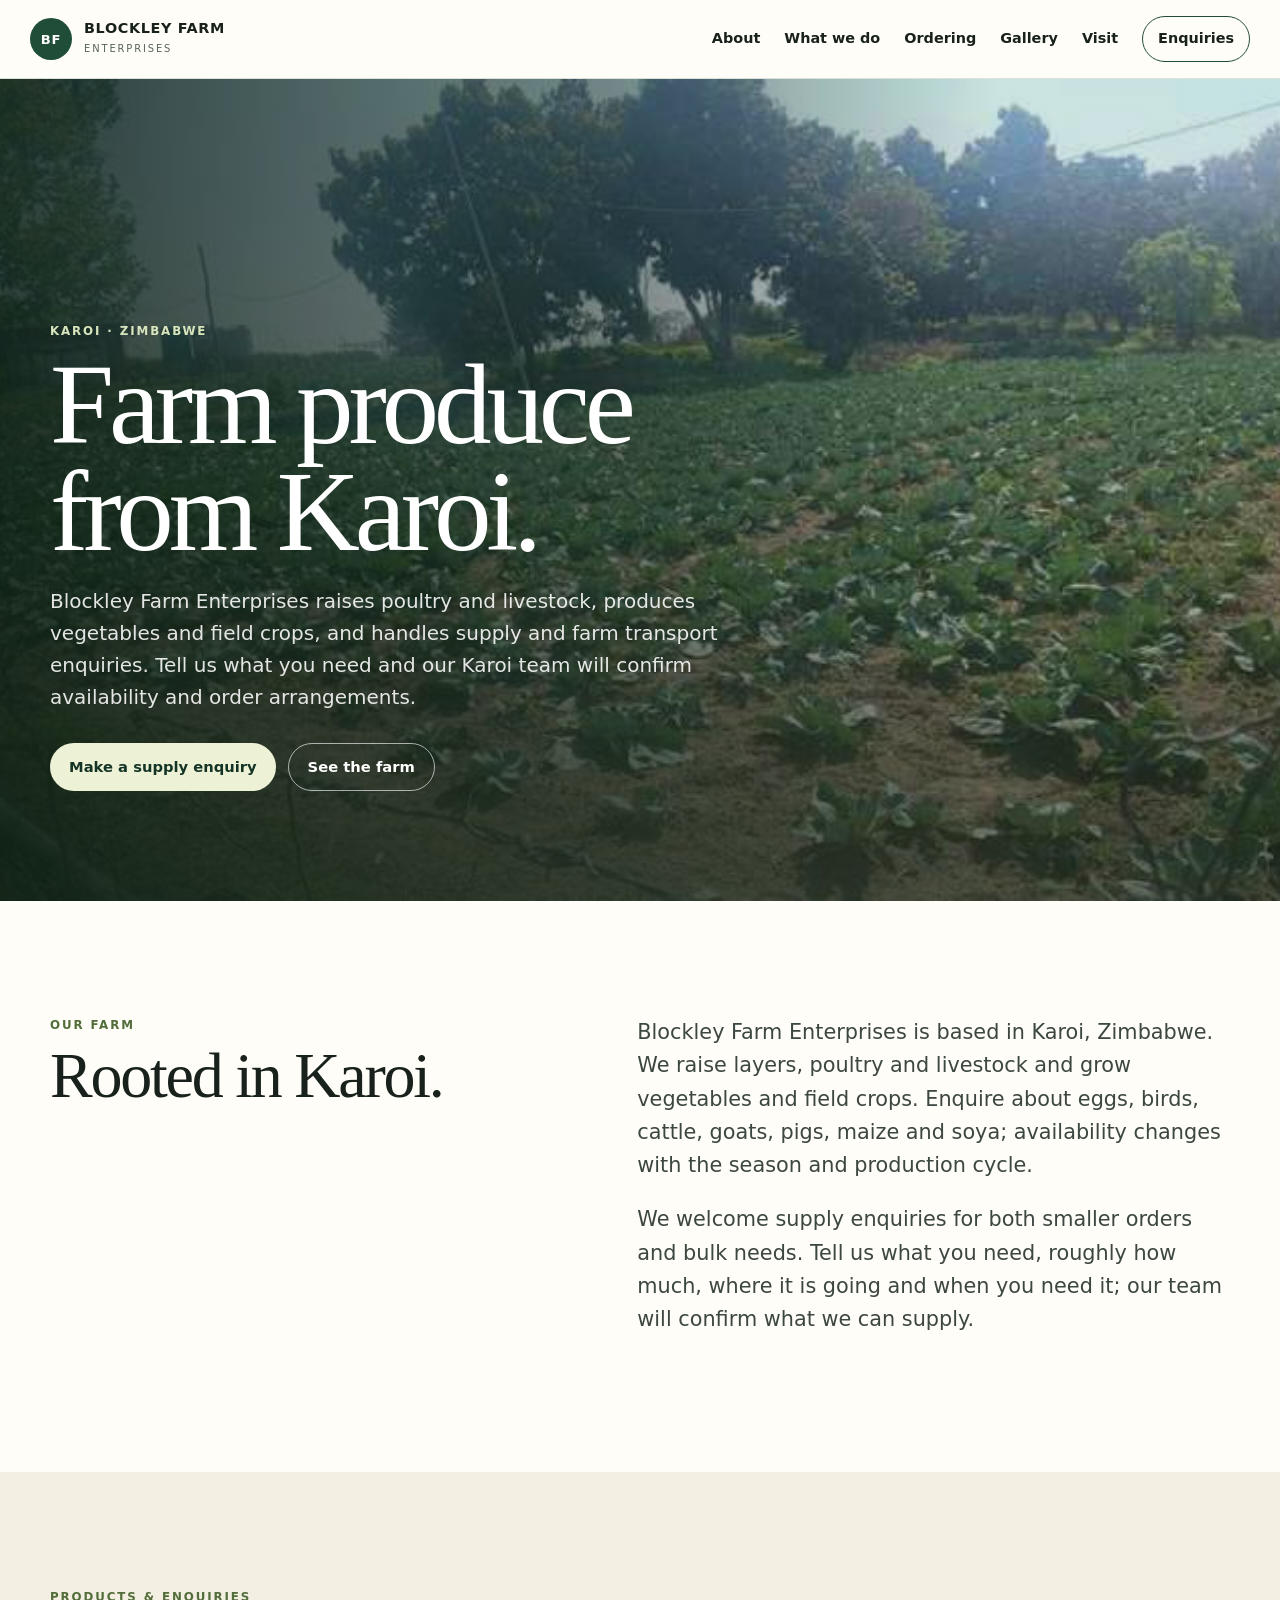
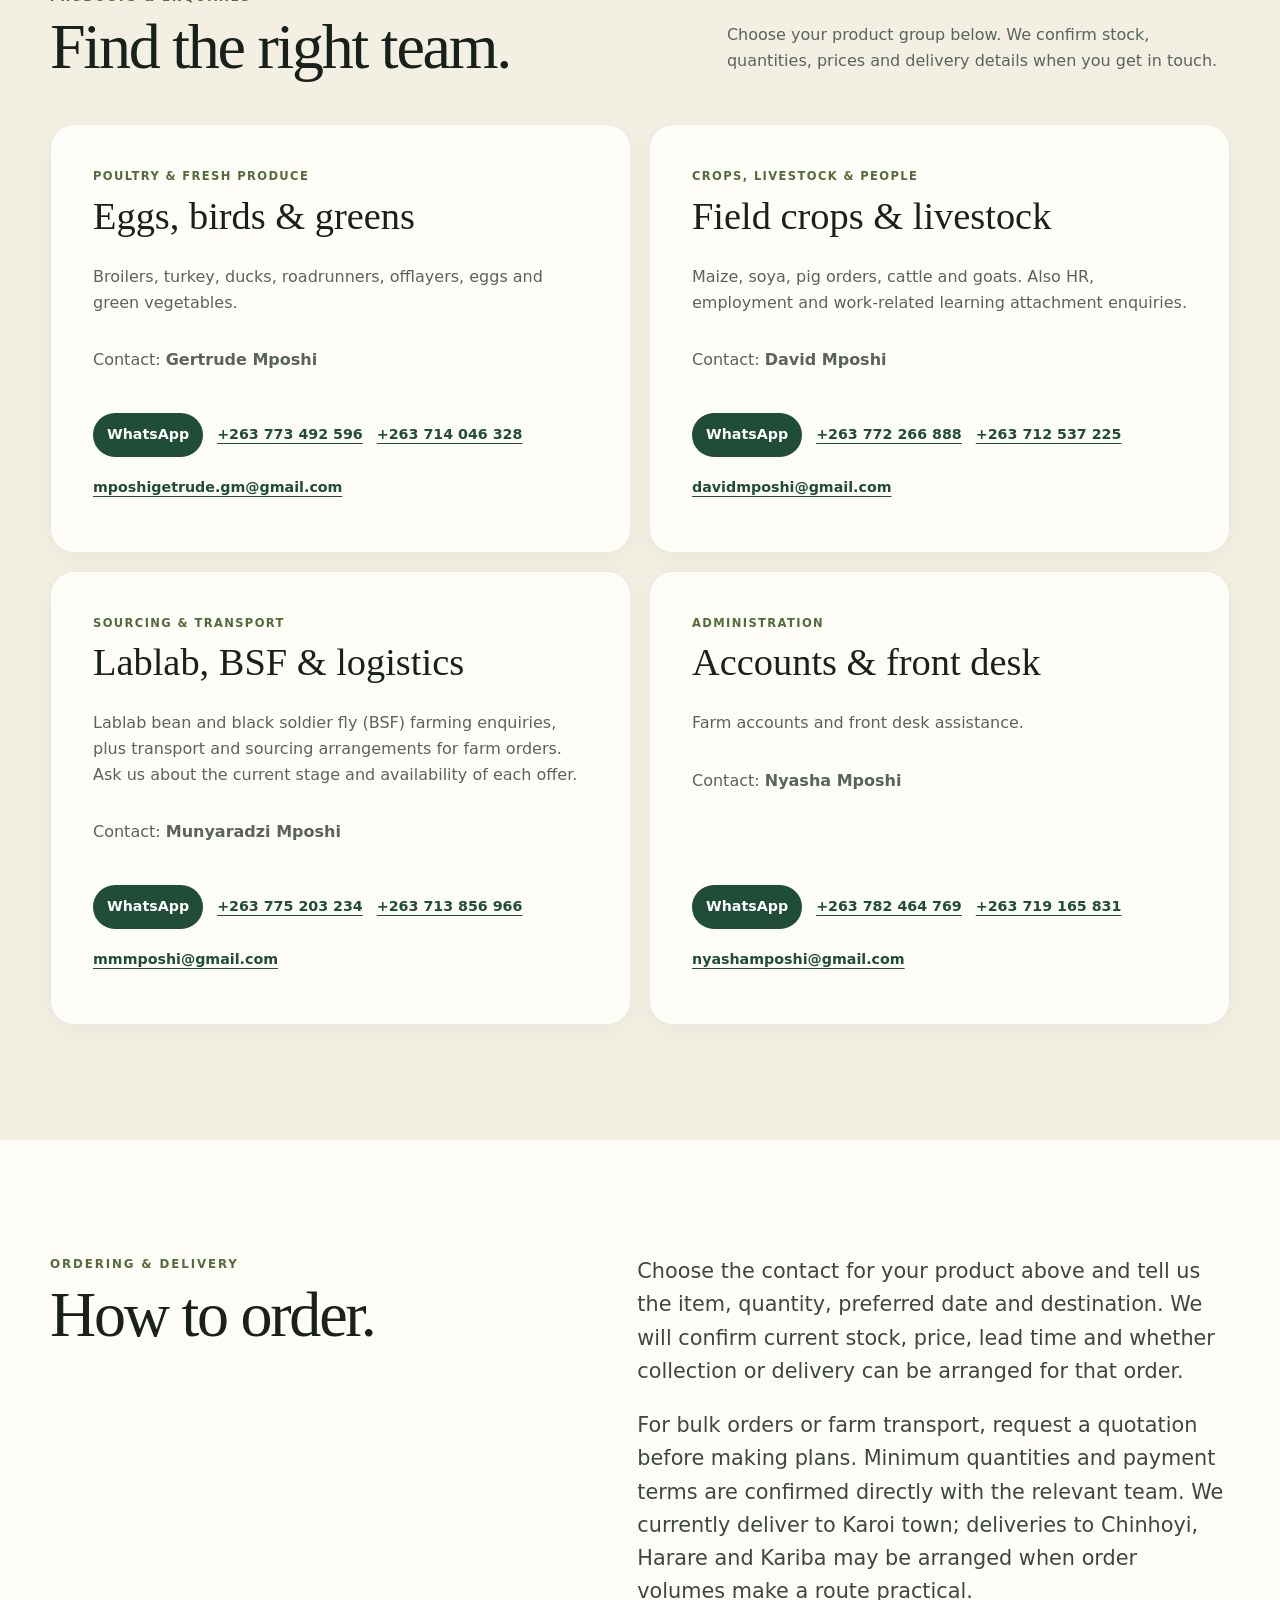
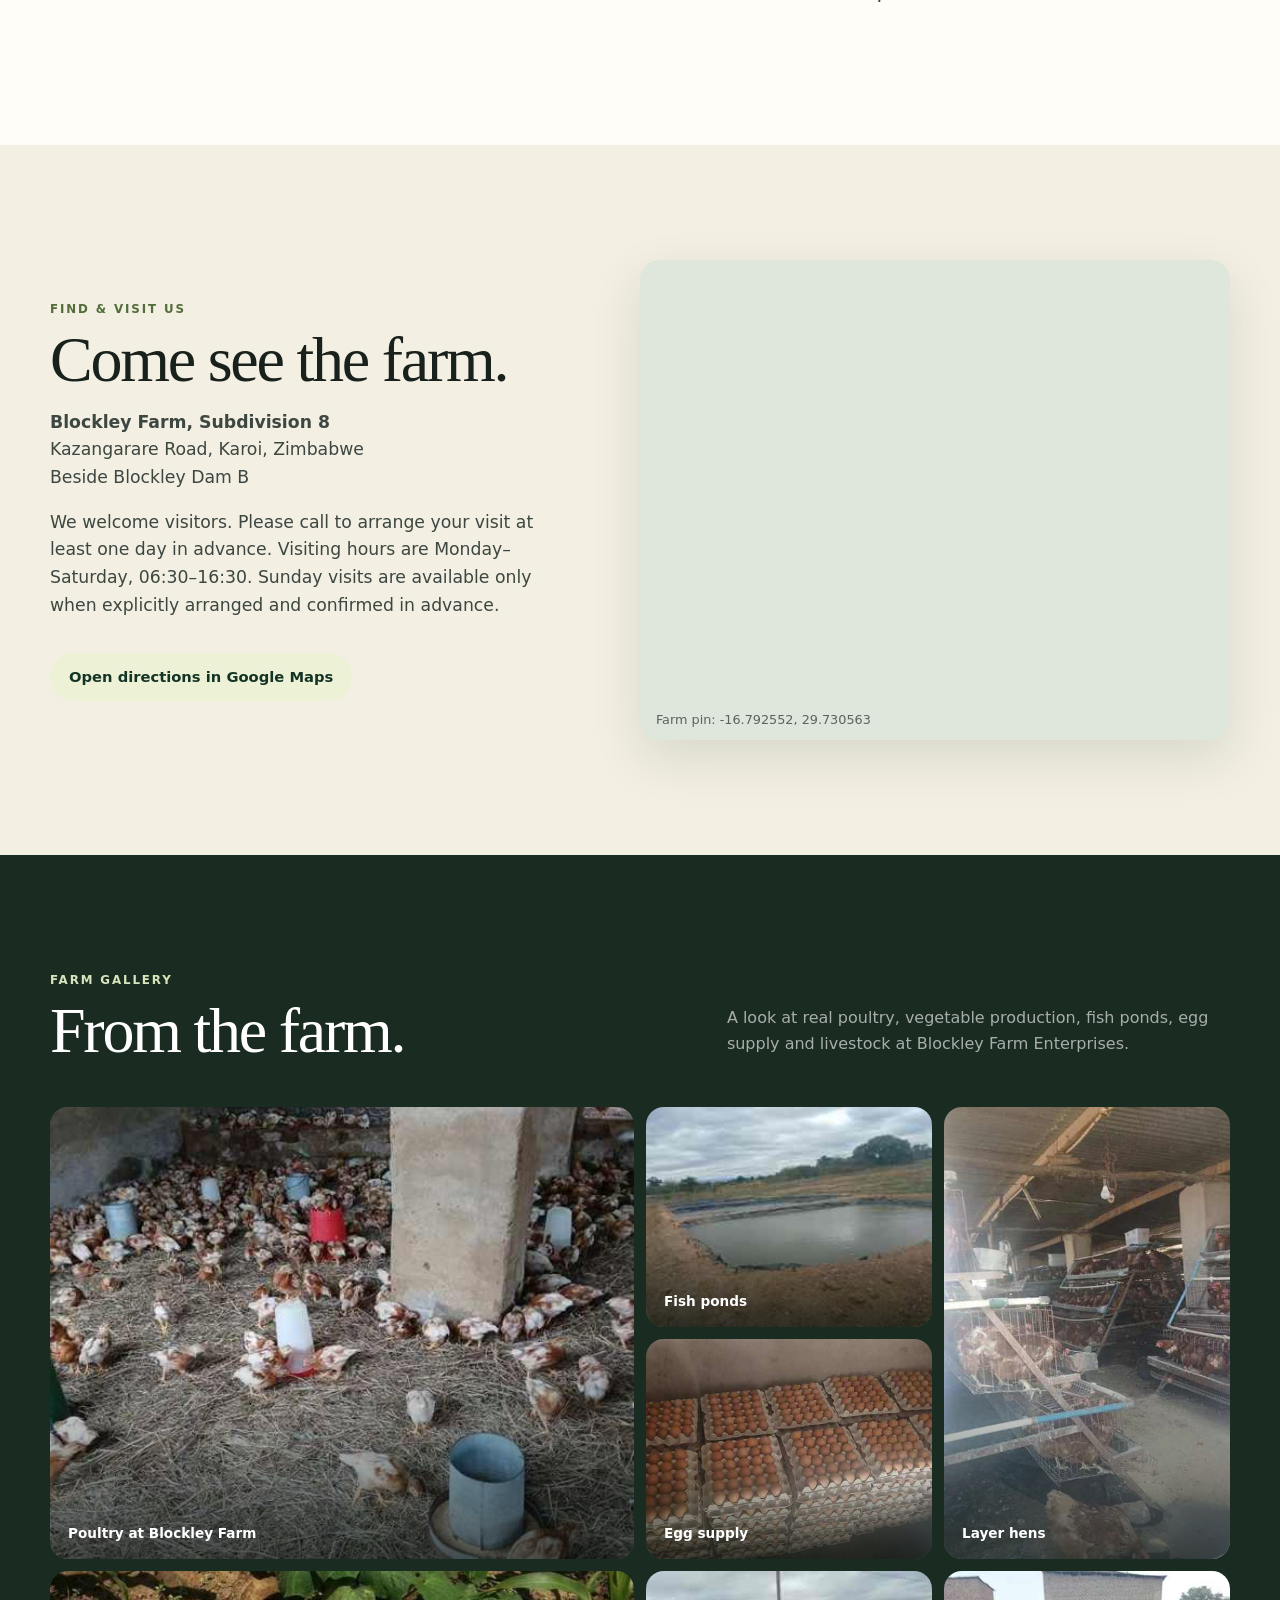
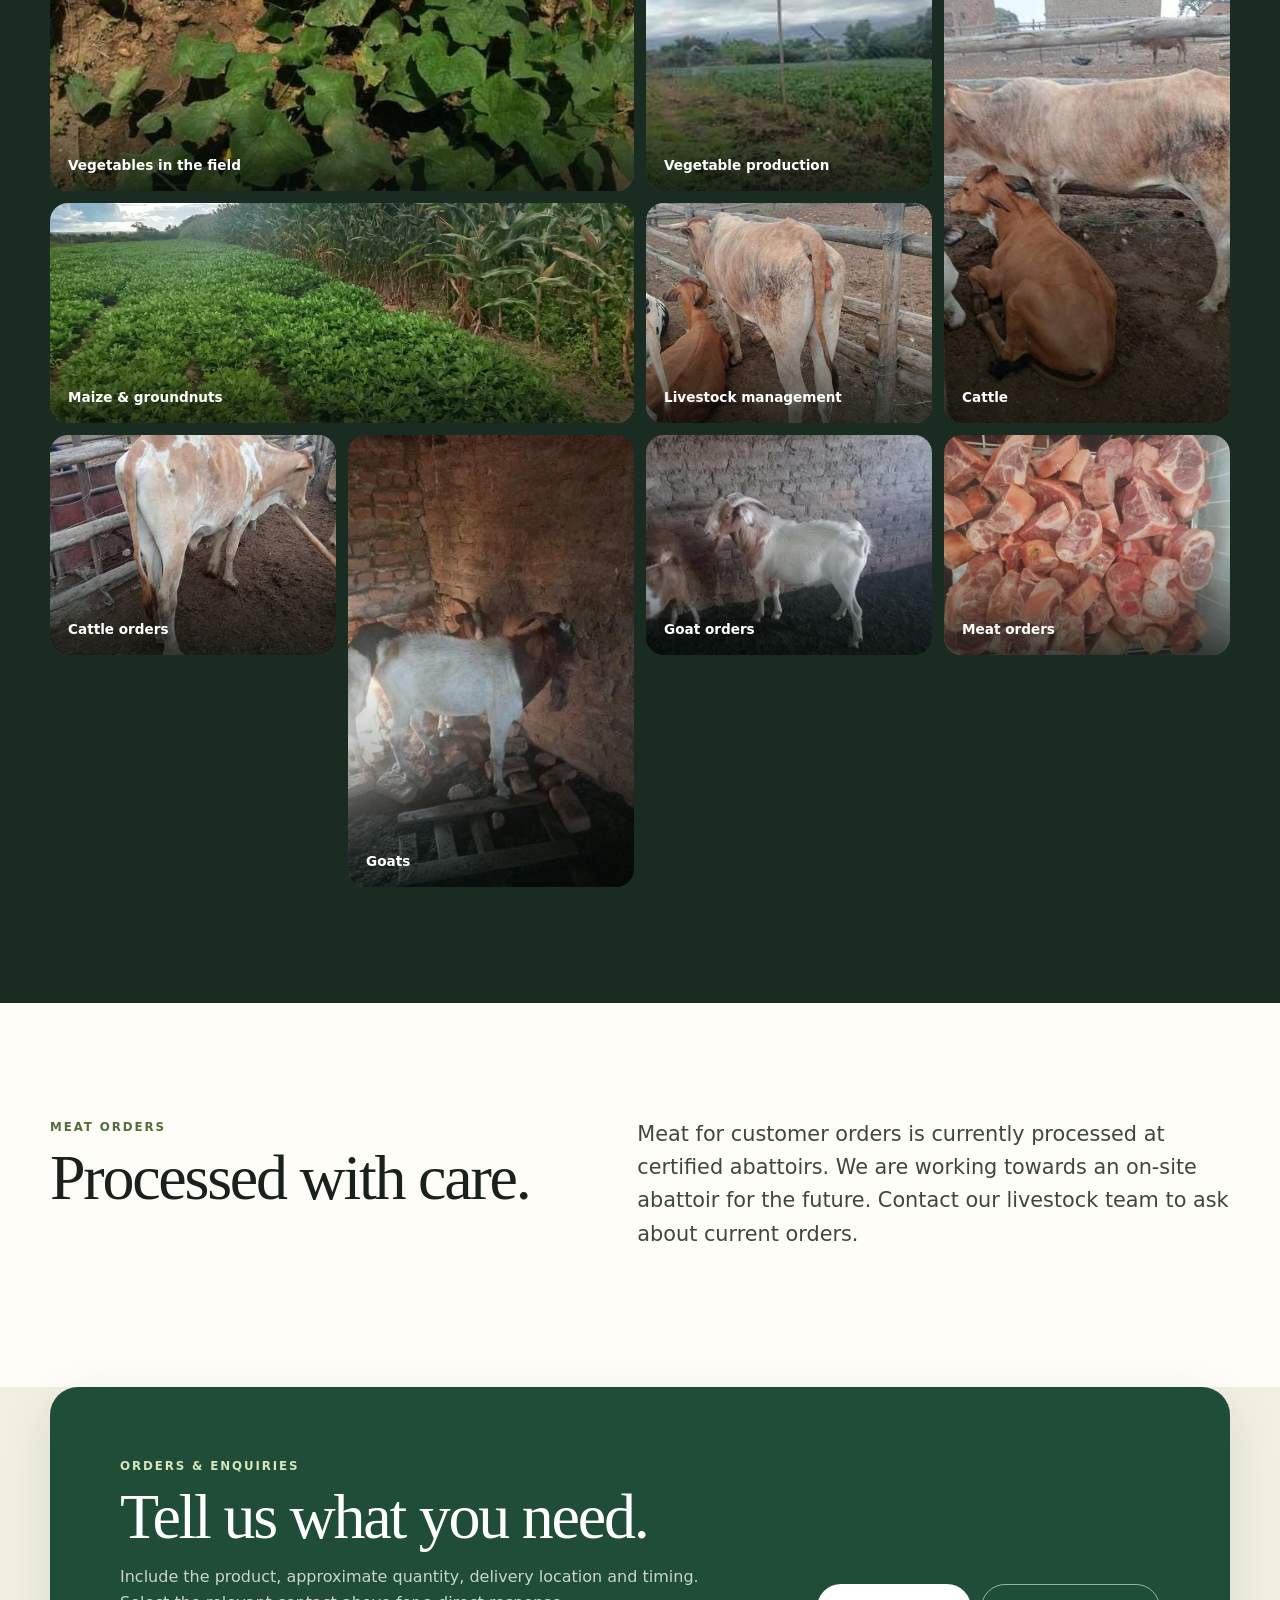
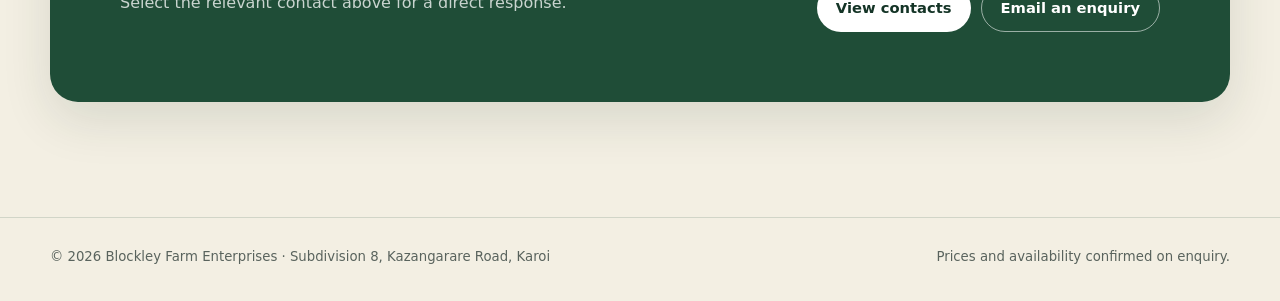
==== commit 9a72d0e1: "Repair gallery assets and prepare reviewed Netlify deployment [skip netlify]" ====
--- a/index.html
+++ b/index.html
@@ -4,7 +4,7 @@
   <meta charset="utf-8">
   <meta name="viewport" content="width=device-width, initial-scale=1">
   <title>Eggs, Poultry, Produce &amp; Livestock in Karoi | Blockley Farm</title>
-  <meta name="description" content="Blockley Farm Enterprises raises poultry and livestock and handles enquiries for eggs, vegetables, field crops and farm logistics in Karoi, Zimbabwe. Ask about availability and delivery.">
+  <meta name="description" content="Blockley Farm Enterprises supplies eggs, poultry, vegetables, crops and livestock in Karoi, Zimbabwe. Contact our team about availability, collection and delivery.">
   <meta name="theme-color" content="#1f4d37">
   <meta property="og:title" content="Blockley Farm Enterprises | Farm produce and livestock in Karoi">
   <meta property="og:description" content="Ask our Karoi farm about eggs, poultry, vegetables, crops, livestock and transport. Availability and delivery are confirmed on enquiry.">
@@ -19,6 +19,44 @@
   <link rel="canonical" href="https://blockleyfarmenterprises.netlify.app/">
   <link rel="icon" href="assets/favicon.svg" type="image/svg+xml">
   <link rel="stylesheet" href="styles.css">
+  <script type="application/ld+json">
+{
+  "@context": "https://schema.org",
+  "@type": "LocalBusiness",
+  "@id": "https://blockleyfarmenterprises.netlify.app/#business",
+  "name": "Blockley Farm Enterprises",
+  "url": "https://blockleyfarmenterprises.netlify.app/",
+  "description": "Farm produce and livestock enquiries in Karoi, Zimbabwe. Visits require advance arrangement.",
+  "image": "https://blockleyfarmenterprises.netlify.app/assets/hero-farm.jpg",
+  "telephone": "+263775203234",
+  "email": "mmmposhi@gmail.com",
+  "address": {
+    "@type": "PostalAddress",
+    "streetAddress": "Subdivision 8, Kazangarare Road",
+    "addressLocality": "Karoi",
+    "addressCountry": "ZW"
+  },
+  "areaServed": {
+    "@type": "City",
+    "name": "Karoi"
+  },
+  "openingHoursSpecification": [
+    {
+      "@type": "OpeningHoursSpecification",
+      "dayOfWeek": [
+        "Monday",
+        "Tuesday",
+        "Wednesday",
+        "Thursday",
+        "Friday",
+        "Saturday"
+      ],
+      "opens": "06:30",
+      "closes": "16:30"
+    }
+  ]
+}
+  </script>
 </head>
 <body>
   <a class="skip-link" href="#main">Skip to content</a>
@@ -41,9 +79,9 @@
     </div>
   </header>
 
-  <main id="main">
+  <main id="main" tabindex="-1">
     <section class="hero" aria-labelledby="hero-title">
-      <img class="hero-image" src="assets/hero-farm.jpg" alt="Green vegetable crop growing at Blockley Farm" width="1800" height="1013" fetchpriority="high">
+      <img class="hero-image" src="assets/hero-farm.jpg" alt="Green vegetable crop growing at Blockley Farm" width="720" height="405" fetchpriority="high" loading="eager" decoding="async">
       <div class="hero-shade"></div>
       <div class="hero-content shell">
         <p class="eyebrow light">KAROI · ZIMBABWE</p>
@@ -86,7 +124,7 @@
             <p>Broilers, turkey, ducks, roadrunners, offlayers, eggs and green vegetables.</p>
             <p>Contact: <strong>Gertrude Mposhi</strong></p>
             <div class="contact-row">
-              <a href="https://wa.me/263773492596" rel="noopener">WhatsApp</a>
+              <a href="https://wa.me/263773492596?text=Hello%20Gertrude%20Mposhi%2C%20I%20would%20like%20to%20enquire%20about%20poultry%20and%20fresh%20produce.%20Product%20or%20service%3A%20__%3B%20quantity%3A%20__%3B%20date%20needed%3A%20__%3B%20collection%20or%20delivery%20location%3A%20__." rel="noopener" aria-label="WhatsApp Gertrude Mposhi about poultry and fresh produce">WhatsApp</a>
               <a href="tel:+263773492596">+263 773 492 596</a>
               <a href="tel:+263714046328">+263 714 046 328</a>
               <a href="mailto:mposhigetrude.gm@gmail.com">mposhigetrude.gm@gmail.com</a>
@@ -99,7 +137,7 @@
             <p>Maize, soya, pig orders, cattle and goats. Also HR, employment and work-related learning attachment enquiries.</p>
             <p>Contact: <strong>David Mposhi</strong></p>
             <div class="contact-row">
-              <a href="https://wa.me/263772266888" rel="noopener">WhatsApp</a>
+              <a href="https://wa.me/263772266888?text=Hello%20David%20Mposhi%2C%20I%20would%20like%20to%20enquire%20about%20crops%20and%20livestock.%20Product%20or%20service%3A%20__%3B%20quantity%3A%20__%3B%20date%20needed%3A%20__%3B%20collection%20or%20delivery%20location%3A%20__." rel="noopener" aria-label="WhatsApp David Mposhi about crops and livestock">WhatsApp</a>
               <a href="tel:+263772266888">+263 772 266 888</a>
               <a href="tel:+263712537225">+263 712 537 225</a>
               <a href="mailto:davidmposhi@gmail.com">davidmposhi@gmail.com</a>
@@ -110,8 +148,9 @@
             <p class="card-kicker">SOURCING &amp; TRANSPORT</p>
             <h3>Lablab, BSF &amp; logistics</h3>
             <p>Lablab bean and black soldier fly (BSF) farming enquiries, plus transport and sourcing arrangements for farm orders. Ask us about the current stage and availability of each offer.</p>
-            <div class="contact-row">
-              <a href="https://wa.me/263775203234" rel="noopener">WhatsApp</a>
+            <p>Contact: <strong>Munyaradzi Mposhi</strong></p>
+            <div class="contact-row">
+              <a href="https://wa.me/263775203234?text=Hello%20Munyaradzi%20Mposhi%2C%20I%20would%20like%20to%20enquire%20about%20sourcing%20and%20transport.%20Product%20or%20service%3A%20__%3B%20quantity%3A%20__%3B%20date%20needed%3A%20__%3B%20collection%20or%20delivery%20location%3A%20__." rel="noopener" aria-label="WhatsApp Munyaradzi Mposhi about sourcing and transport">WhatsApp</a>
               <a href="tel:+263775203234">+263 775 203 234</a>
               <a href="tel:+263713856966">+263 713 856 966</a>
               <a href="mailto:mmmposhi@gmail.com">mmmposhi@gmail.com</a>
@@ -124,7 +163,7 @@
             <p>Farm accounts and front desk assistance.</p>
             <p>Contact: <strong>Nyasha Mposhi</strong></p>
             <div class="contact-row">
-              <a href="https://wa.me/263782464769" rel="noopener">WhatsApp</a>
+              <a href="https://wa.me/263782464769?text=Hello%20Nyasha%20Mposhi%2C%20I%20would%20like%20to%20enquire%20about%20accounts%20and%20front%20desk.%20Product%20or%20service%3A%20__%3B%20quantity%3A%20__%3B%20date%20needed%3A%20__%3B%20collection%20or%20delivery%20location%3A%20__." rel="noopener" aria-label="WhatsApp Nyasha Mposhi about accounts and front desk">WhatsApp</a>
               <a href="tel:+263782464769">+263 782 464 769</a>
               <a href="tel:+263719165831">+263 719 165 831</a>
               <a href="mailto:nyashamposhi@gmail.com">nyashamposhi@gmail.com</a>
@@ -166,23 +205,23 @@
             <p class="eyebrow">FARM GALLERY</p>
             <h2>From the farm.</h2>
           </div>
-          <p>A look at real poultry, vegetable production, fish ponds, egg handling and livestock at Blockley Farm Enterprises.</p>
+          <p>A look at real poultry, vegetable production, fish ponds, egg supply and livestock at Blockley Farm Enterprises.</p>
         </div>
 
         <div class="gallery-grid">
-          <figure class="gallery-card featured"><button class="image-button" data-caption="Broilers at Blockley Farm"><img src="assets/broilers-blockley-oct-2026.jpg" alt="Young white broiler chickens inside their poultry house at Blockley Farm" loading="lazy"><span>Broilers at Blockley Farm</span></button></figure>
-          <figure class="gallery-card"><button class="image-button" data-caption="Fish ponds at Blockley Farm"><img src="assets/fish-ponds-blockley-oct-2026.jpg" alt="Lined fish ponds filled with water at Blockley Farm" loading="lazy"><span>Fish ponds</span></button></figure>
-          <figure class="gallery-card tall"><button class="image-button" data-caption="Layer hens"><img src="assets/layer-hens.jpg" alt="Layer hens in poultry housing at Blockley Farm" loading="lazy"><span>Layer hens</span></button></figure>
-          <figure class="gallery-card wide"><button class="image-button" data-caption="Egg handling and supply"><img src="assets/egg-handling.jpg" alt="Egg trays being handled for farm supply" loading="lazy"><span>Egg handling &amp; supply</span></button></figure>
-          <figure class="gallery-card"><button class="image-button" data-caption="Egg supply"><img src="assets/egg-supply.jpg" alt="Stacks of egg trays ready for supply" loading="lazy"><span>Egg supply</span></button></figure>
-          <figure class="gallery-card"><button class="image-button" data-caption="Vegetable production at Blockley Farm"><img src="assets/vegetables-blockley-oct-2026.jpg" alt="Green vegetable crops growing inside the fenced production area at Blockley Farm" loading="lazy"><span>Vegetable production</span></button></figure>
-          <figure class="gallery-card wide"><button class="image-button" data-caption="Maize and groundnuts at Blockley Farm"><img src="assets/maize-groundnuts.webp" alt="Rows of groundnuts growing beside maize at Blockley Farm under a cloudy sky" loading="lazy"><span>Maize &amp; groundnuts</span></button></figure>
-          <figure class="gallery-card tall"><button class="image-button" data-caption="Cattle"><img src="assets/cattle.jpg" alt="Cattle in a farm pen" loading="lazy"><span>Cattle</span></button></figure>
-          <figure class="gallery-card"><button class="image-button" data-caption="Livestock management"><img src="assets/livestock-management.jpg" alt="Cattle resting in a farm pen" loading="lazy"><span>Livestock management</span></button></figure>
-          <figure class="gallery-card"><button class="image-button" data-caption="Cattle orders"><img src="assets/cattle-orders.jpg" alt="Cow standing in a livestock pen" loading="lazy"><span>Cattle orders</span></button></figure>
-          <figure class="gallery-card tall"><button class="image-button" data-caption="Goats"><img src="assets/goats.jpg" alt="Goats inside a sheltered farm pen" loading="lazy"><span>Goats</span></button></figure>
-          <figure class="gallery-card"><button class="image-button" data-caption="Goat orders"><img src="assets/goat-orders.jpg" alt="Goat inside a farm shelter" loading="lazy"><span>Goat orders</span></button></figure>
-          <figure class="gallery-card"><button class="image-button" data-caption="Meat orders"><img src="assets/meat-orders.jpg" alt="Prepared meat portions for an order" loading="lazy"><span>Meat orders</span></button></figure>
+          <figure class="gallery-card featured"><a class="image-button" data-caption="Poultry at Blockley Farm" href="assets/broiler-chicks.jpg" aria-label="View poultry at blockley farm"><img src="assets/broiler-chicks.jpg" alt="Poultry gathered around feeders inside a farm poultry house" loading="lazy" width="540" height="720" decoding="async"><span>Poultry at Blockley Farm</span></a></figure>
+          <figure class="gallery-card"><a class="image-button" data-caption="Fish ponds at Blockley Farm" href="assets/fish-ponds-blockley-oct-2026.jpg" aria-label="View fish ponds at blockley farm"><img src="assets/fish-ponds-blockley-oct-2026.jpg" alt="A lined fish pond filled with water at Blockley Farm" loading="lazy" width="360" height="203" decoding="async"><span>Fish ponds</span></a></figure>
+          <figure class="gallery-card tall"><a class="image-button" data-caption="Layer hens" href="assets/layer-hens.jpg" aria-label="View layer hens"><img src="assets/layer-hens.jpg" alt="Layer hens in poultry housing at Blockley Farm" loading="lazy" width="405" height="720" decoding="async"><span>Layer hens</span></a></figure>
+          <figure class="gallery-card wide"><a class="image-button" data-caption="Vegetables in the field" href="assets/fresh-vegetables.jpg" aria-label="View vegetables in the field"><img src="assets/fresh-vegetables.jpg" alt="Young green vegetable plants growing in soil" loading="lazy" width="720" height="540" decoding="async"><span>Vegetables in the field</span></a></figure>
+          <figure class="gallery-card"><a class="image-button" data-caption="Egg supply" href="assets/egg-supply.jpg" aria-label="View egg supply"><img src="assets/egg-supply.jpg" alt="Stacks of egg trays ready for supply" loading="lazy" width="720" height="405" decoding="async"><span>Egg supply</span></a></figure>
+          <figure class="gallery-card"><a class="image-button" data-caption="Vegetable production at Blockley Farm" href="assets/vegetables-blockley-oct-2026.jpg" aria-label="View vegetable production at blockley farm"><img src="assets/vegetables-blockley-oct-2026.jpg" alt="Green vegetable crops growing in the farm production area" loading="lazy" width="360" height="203" decoding="async"><span>Vegetable production</span></a></figure>
+          <figure class="gallery-card wide"><a class="image-button" data-caption="Maize and groundnuts at Blockley Farm" href="assets/maize-groundnuts.webp" aria-label="View maize and groundnuts at blockley farm"><img src="assets/maize-groundnuts.webp" alt="Rows of groundnuts growing beside maize at Blockley Farm under a cloudy sky" loading="lazy" width="1400" height="1050" decoding="async"><span>Maize &amp; groundnuts</span></a></figure>
+          <figure class="gallery-card tall"><a class="image-button" data-caption="Cattle" href="assets/cattle.jpg" aria-label="View cattle"><img src="assets/cattle.jpg" alt="Cattle in a farm pen" loading="lazy" width="542" height="720" decoding="async"><span>Cattle</span></a></figure>
+          <figure class="gallery-card"><a class="image-button" data-caption="Livestock management" href="assets/livestock-management.jpg" aria-label="View livestock management"><img src="assets/livestock-management.jpg" alt="Cattle standing and resting in a farm pen" loading="lazy" width="542" height="720" decoding="async"><span>Livestock management</span></a></figure>
+          <figure class="gallery-card"><a class="image-button" data-caption="Cattle orders" href="assets/cattle-orders.jpg" aria-label="View cattle orders"><img src="assets/cattle-orders.jpg" alt="Cattle standing in a livestock pen" loading="lazy" width="542" height="720" decoding="async"><span>Cattle orders</span></a></figure>
+          <figure class="gallery-card tall"><a class="image-button" data-caption="Goats" href="assets/goats.jpg" aria-label="View goats"><img src="assets/goats.jpg" alt="Goats inside a sheltered farm pen" loading="lazy" width="542" height="720" decoding="async"><span>Goats</span></a></figure>
+          <figure class="gallery-card"><a class="image-button" data-caption="Goat orders" href="assets/goat-orders.jpg" aria-label="View goat orders"><img src="assets/goat-orders.jpg" alt="Goat inside a farm shelter" loading="lazy" width="542" height="720" decoding="async"><span>Goat orders</span></a></figure>
+          <figure class="gallery-card"><a class="image-button" data-caption="Meat orders" href="assets/meat-orders.jpg" aria-label="View meat orders"><img src="assets/meat-orders.jpg" alt="Prepared meat portions for an order" loading="lazy" width="720" height="540" decoding="async"><span>Meat orders</span></a></figure>
         </div>
       </div>
     </section>
@@ -217,10 +256,10 @@
     </div>
   </footer>
 
-  <dialog class="lightbox" id="lightbox">
-    <button class="lightbox-close" type="button" aria-label="Close image">×</button>
+  <dialog class="lightbox" id="lightbox" aria-labelledby="lightbox-caption">
+    <button class="lightbox-close" type="button" aria-label="Close image" autofocus>×</button>
     <img id="lightbox-image" alt="">
-    <p id="lightbox-caption"></p>
+    <p id="lightbox-caption">Farm photograph</p>
   </dialog>
 
   <script src="script.js"></script>
--- a/styles.css
+++ b/styles.css
@@ -1,20 +1,23 @@
 :root {
   --forest: #1f4d37;
   --forest-dark: #143426;
-  --leaf: #5f7f45;
+  --leaf: #526d39;
   --cream: #f3efe3;
   --paper: #fffdf7;
   --ink: #18211c;
-  --muted: #68716b;
+  --muted: #59645d;
   --line: rgba(31, 77, 55, .16);
   --shadow: 0 18px 50px rgba(22, 49, 35, .12);
   --radius: 24px;
 }
 * { box-sizing: border-box; }
-html { scroll-behavior: smooth; }
+html { scroll-behavior: smooth; scroll-padding-top: 100px; }
 body { margin: 0; background: var(--paper); color: var(--ink); font-family: Inter, ui-sans-serif, system-ui, -apple-system, BlinkMacSystemFont, "Segoe UI", sans-serif; line-height: 1.6; }
 img { display: block; max-width: 100%; }
 a { color: inherit; }
+button, input, select, textarea { font: inherit; }
+:focus-visible { outline: 3px solid #b85d14; outline-offset: 4px; }
+.gallery-section :focus-visible, .enquiry-panel :focus-visible, .hero :focus-visible { outline-color: #edf2d6; }
 button, a { -webkit-tap-highlight-color: transparent; }
 .shell { width: min(1180px, calc(100% - 40px)); margin-inline: auto; }
 .skip-link { position: fixed; left: 1rem; top: -4rem; z-index: 100; background: white; padding: .7rem 1rem; border-radius: .6rem; }
@@ -30,11 +33,11 @@
 .primary-nav a:hover { color: var(--leaf); }
 .nav-cta { border: 1px solid var(--forest); padding: 10px 15px; border-radius: 999px; }
 .nav-toggle { display: none; border: 1px solid var(--line); background: transparent; padding: 9px 12px; border-radius: 999px; font: inherit; font-weight: 700; color: var(--forest); }
-.hero { min-height: 690px; height: calc(100svh - 78px); max-height: 900px; position: relative; display: grid; align-items: end; overflow: hidden; background: var(--forest-dark); }
+.hero { min-height: min(900px, max(690px, calc(100svh - 78px))); position: relative; display: grid; align-items: end; overflow: hidden; background: var(--forest-dark); }
 .hero-image, .hero-shade { position: absolute; inset: 0; width: 100%; height: 100%; }
 .hero-image { object-fit: cover; }
 .hero-shade { background: linear-gradient(90deg, rgba(9, 29, 18, .82) 0%, rgba(9, 29, 18, .50) 48%, rgba(9, 29, 18, .12) 78%), linear-gradient(0deg, rgba(9,29,18,.5), transparent 48%); }
-.hero-content { position: relative; z-index: 2; color: white; padding-bottom: clamp(60px, 9vw, 110px); }
+.hero-content { position: relative; z-index: 2; color: white; padding-block: clamp(60px, 9vw, 110px); }
 .hero h1 { margin: 8px 0 20px; max-width: 850px; font-family: Georgia, "Times New Roman", serif; font-weight: 500; line-height: .93; letter-spacing: -.045em; font-size: clamp(4rem, 9vw, 8.7rem); }
 .hero-content > p:not(.eyebrow) { max-width: 700px; font-size: clamp(1rem, 2vw, 1.25rem); color: rgba(255,255,255,.88); }
 .hero-actions { display: flex; flex-wrap: wrap; gap: 12px; margin-top: 30px; }
@@ -60,16 +63,18 @@
 .service-card > p:not(.card-kicker) { color: var(--muted); max-width: 520px; }
 .card-kicker { color: var(--leaf); font-weight: 850; letter-spacing: .12em; font-size: .72rem; margin: 0; }
 .contact-row { margin-top: auto; padding-top: 24px; display: flex; flex-wrap: wrap; align-items: center; gap: 9px 14px; }
-.contact-row a { color: var(--forest); text-decoration-thickness: 1px; text-underline-offset: 4px; font-weight: 700; font-size: .89rem; }
+.contact-row a { color: var(--forest); text-decoration-thickness: 1px; text-underline-offset: 4px; font-weight: 700; font-size: .89rem; min-height: 44px; display: inline-flex; align-items: center; max-width: 100%; overflow-wrap: anywhere; }
 .contact-row a:first-child { text-decoration: none; background: var(--forest); color: white; padding: 9px 14px; border-radius: 999px; }
 .gallery-section { background: #1a2b21; color: white; }
+.gallery-section .eyebrow { color: #d8e5bc; }
 .gallery-heading > p { color: rgba(255,255,255,.62); }
 .gallery-grid { display: grid; grid-template-columns: repeat(4, minmax(0,1fr)); grid-auto-rows: 220px; grid-auto-flow: dense; gap: 12px; }
 .gallery-card { margin: 0; min-width: 0; overflow: hidden; border-radius: 18px; background: #273b30; }
 .gallery-card.wide { grid-column: span 2; }
 .gallery-card.tall { grid-row: span 2; }
 .gallery-card.featured { grid-column: span 2; grid-row: span 2; }
-.image-button { position: relative; width: 100%; height: 100%; border: 0; padding: 0; background: transparent; cursor: zoom-in; text-align: left; color: white; }
+.image-button { position: relative; display: block; width: 100%; height: 100%; border: 0; padding: 0; background: transparent; cursor: zoom-in; text-align: left; color: white; text-decoration: none; }
+.image-button:focus-visible { outline-offset: -5px; }
 .image-button img { width: 100%; height: 100%; object-fit: cover; transition: transform .35s ease; }
 .image-button:hover img { transform: scale(1.035); }
 .image-button::after { content: ""; position: absolute; inset: 0; background: linear-gradient(0deg, rgba(5,12,8,.68), transparent 48%); }
@@ -83,18 +88,21 @@
 .site-footer { padding: 28px 0 34px; background: var(--cream); color: #59635d; border-top: 1px solid var(--line); font-size: .83rem; }
 .footer-inner { display: flex; justify-content: space-between; gap: 24px; }
 .footer-inner p { margin: 0; }
-.lightbox { width: min(94vw, 1060px); border: 0; padding: 0; border-radius: 18px; background: #111; color: white; overflow: hidden; box-shadow: 0 30px 100px rgba(0,0,0,.45); }
+.lightbox { width: min(94vw, 1060px); max-height: calc(100svh - 32px); border: 0; padding: 0; border-radius: 18px; background: #111; color: white; overflow: auto; box-shadow: 0 30px 100px rgba(0,0,0,.45); }
+body:has(.lightbox[open]) { overflow: hidden; }
 .lightbox::backdrop { background: rgba(4,8,5,.82); backdrop-filter: blur(8px); }
 .lightbox img { max-height: 80vh; width: 100%; object-fit: contain; background: black; }
 .lightbox p { margin: 0; padding: 14px 20px 18px; }
-.lightbox-close { position: absolute; z-index: 4; top: 10px; right: 10px; width: 42px; height: 42px; border-radius: 50%; border: 0; background: rgba(0,0,0,.62); color: white; font-size: 1.7rem; line-height: 1; cursor: pointer; }
+.lightbox-close { position: absolute; z-index: 4; top: 10px; right: 10px; width: 44px; height: 44px; border-radius: 50%; border: 0; background: rgba(0,0,0,.85); color: white; font-size: 1.7rem; line-height: 1; cursor: pointer; }
 @media (max-width: 860px) {
-  .nav-toggle { display: inline-flex; }
-  .primary-nav { position: absolute; left: 16px; right: 16px; top: calc(100% + 8px); display: none; padding: 18px; flex-direction: column; align-items: stretch; gap: 8px; border-radius: 18px; background: var(--paper); box-shadow: var(--shadow); border: 1px solid var(--line); }
-  .primary-nav.open { display: flex; }
+  .nav-wrap { flex-wrap: wrap; gap: 12px; padding-block: 10px; }
+  .primary-nav { width: 100%; flex-wrap: wrap; gap: 8px 16px; }
+  .js .nav-toggle { display: inline-flex; }
+  .js .primary-nav { position: absolute; width: auto; left: 16px; right: 16px; top: calc(100% + 8px); display: none; padding: 18px; flex-direction: column; align-items: stretch; gap: 8px; border-radius: 18px; background: var(--paper); box-shadow: var(--shadow); border: 1px solid var(--line); max-height: calc(100svh - 110px); overflow-y: auto; }
+  .js .primary-nav.open { display: flex; }
   .primary-nav a { padding: 10px 8px; }
   .nav-cta { border: 0; background: var(--forest); color: white !important; text-align: center; }
-  .hero { min-height: 650px; height: calc(100svh - 78px); }
+  .hero { min-height: 650px; }
   .hero-shade { background: linear-gradient(0deg, rgba(9,29,18,.88) 0%, rgba(9,29,18,.55) 55%, rgba(9,29,18,.18) 100%); }
   .two-col, .section-heading, .enquiry-panel { grid-template-columns: 1fr; }
   .service-grid { grid-template-columns: 1fr; }
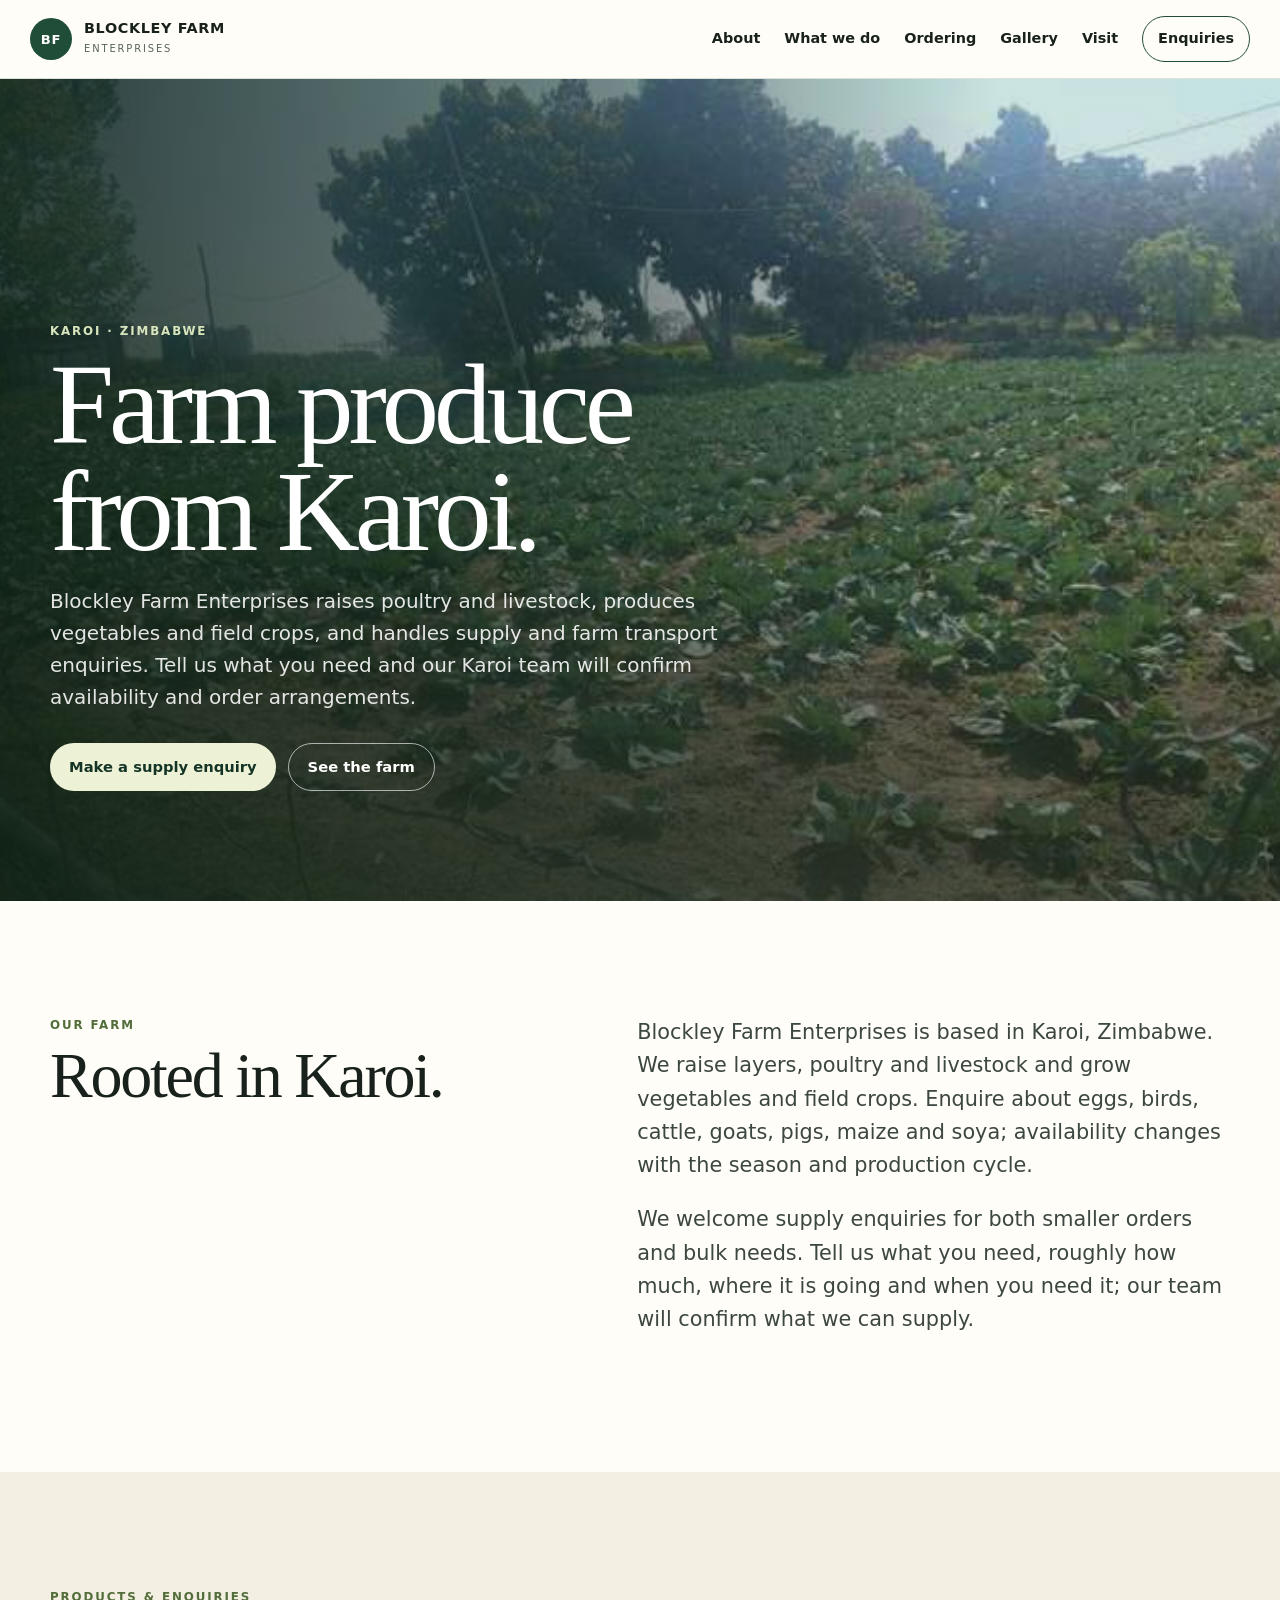
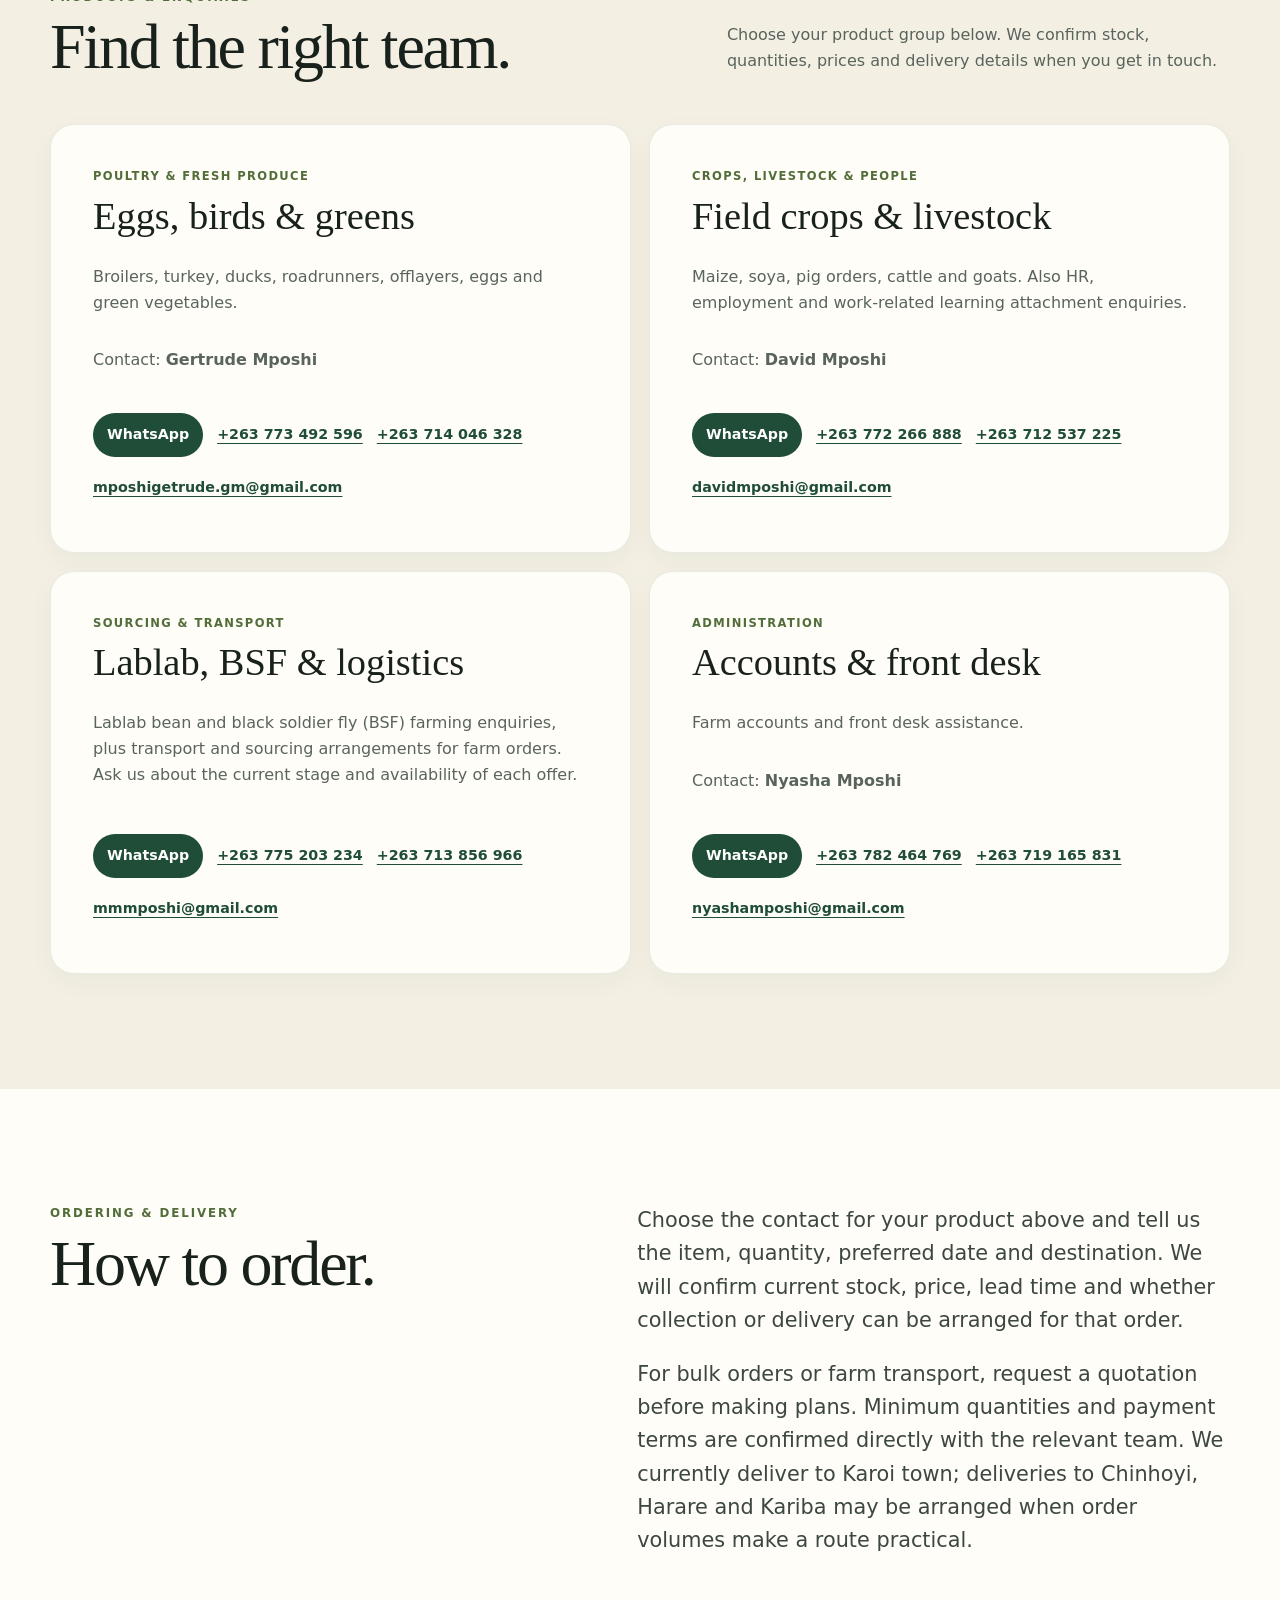
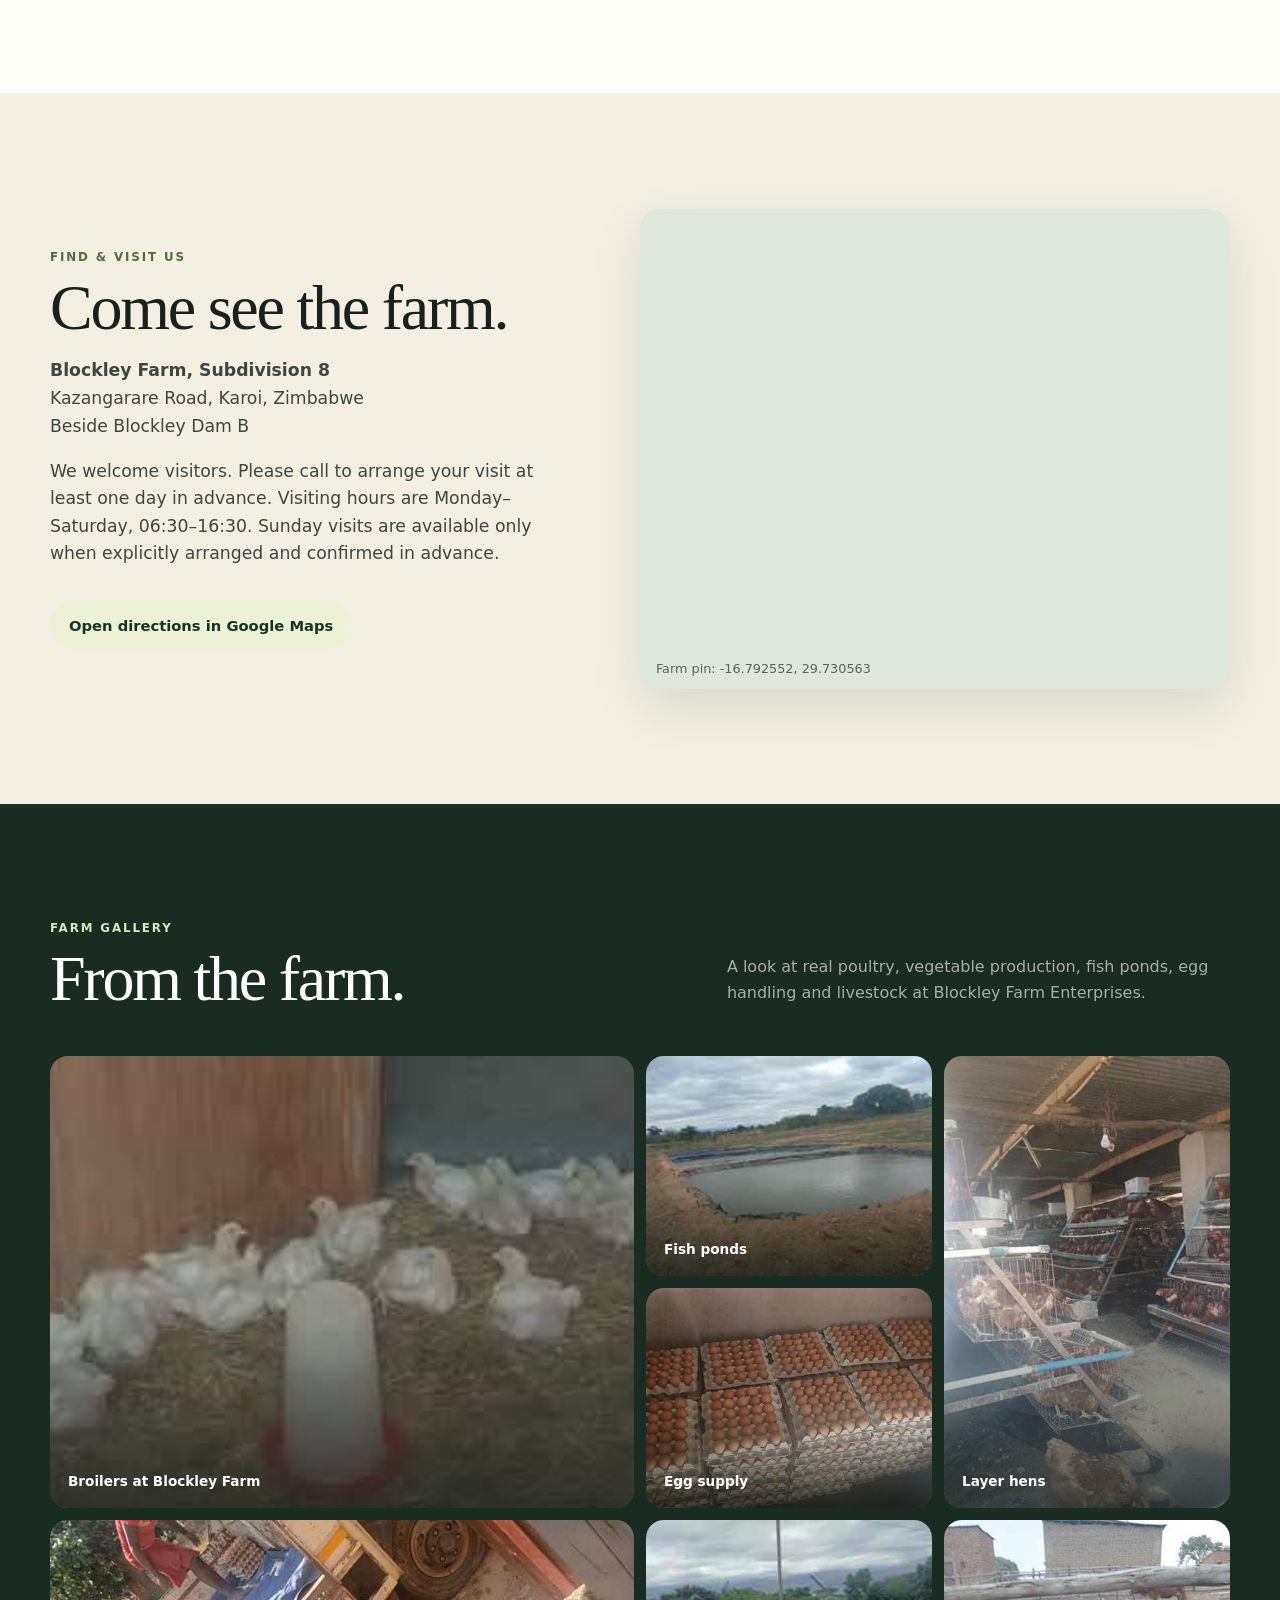
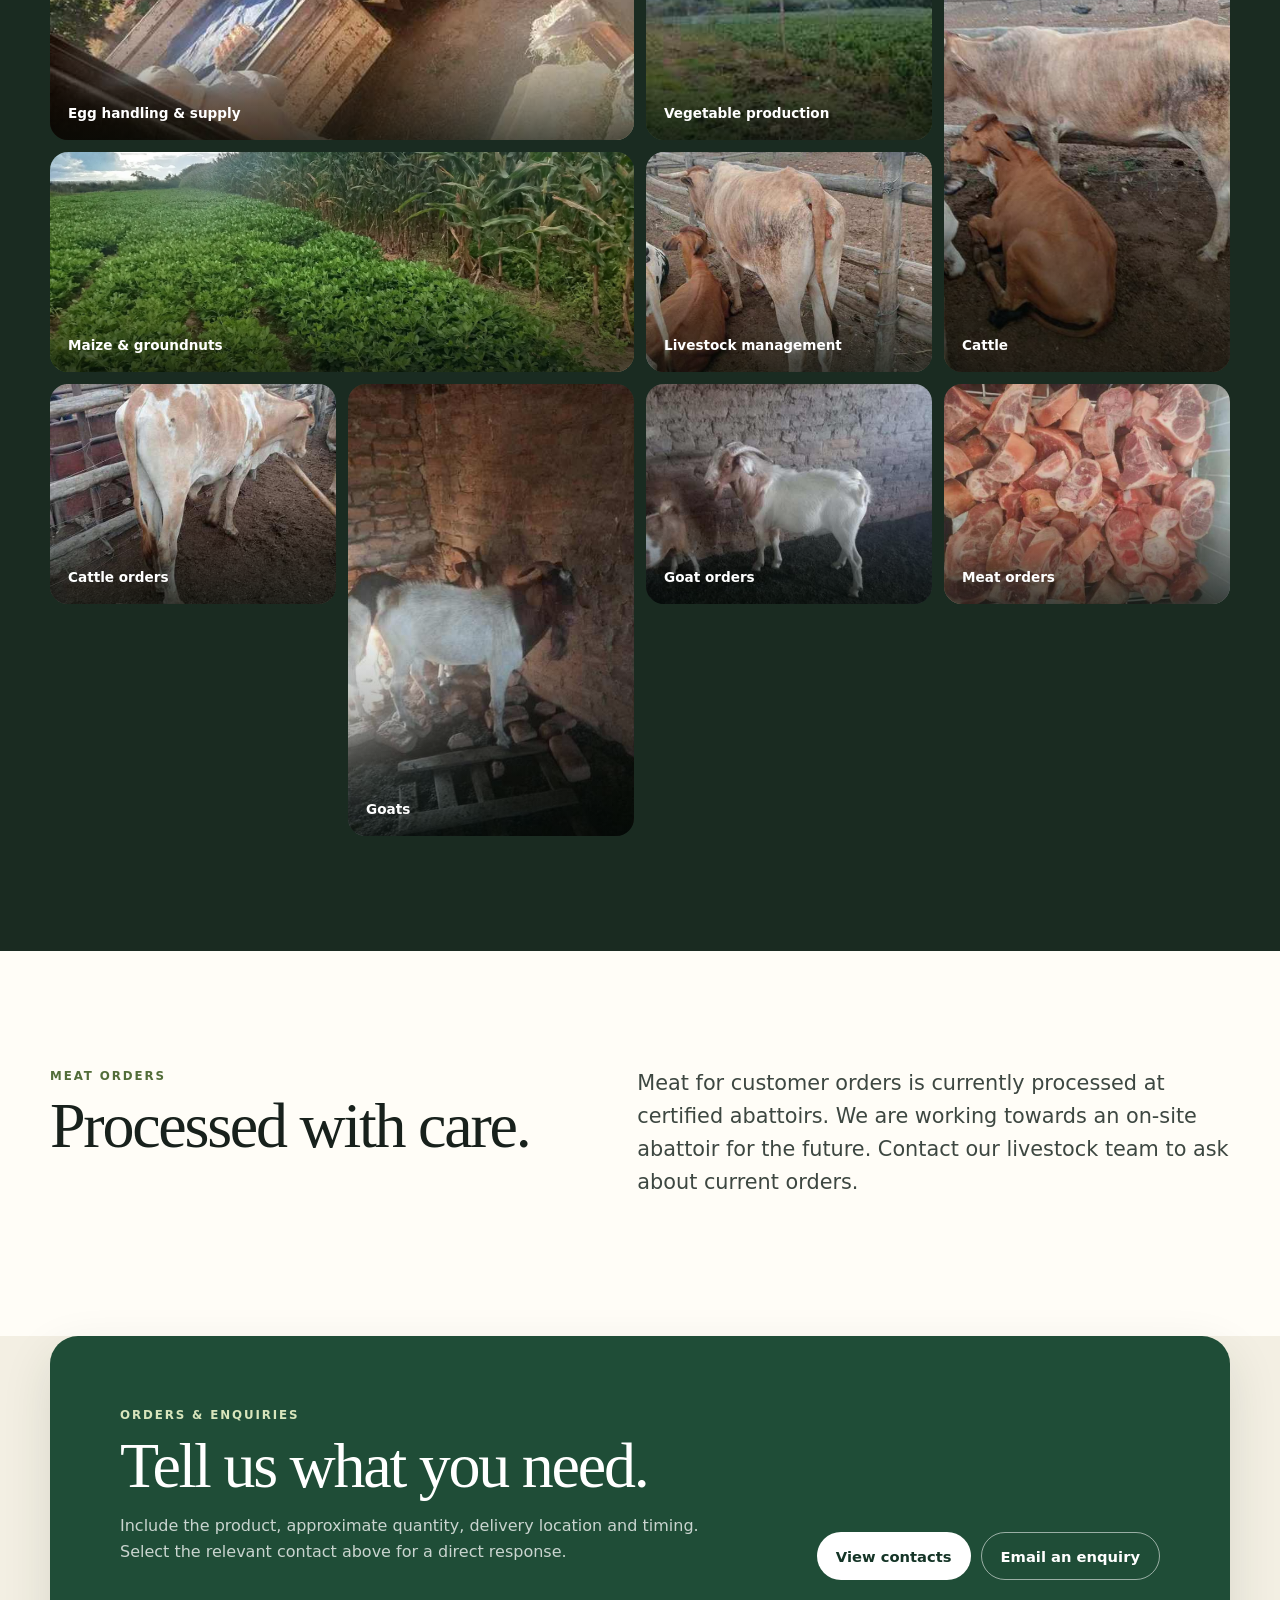
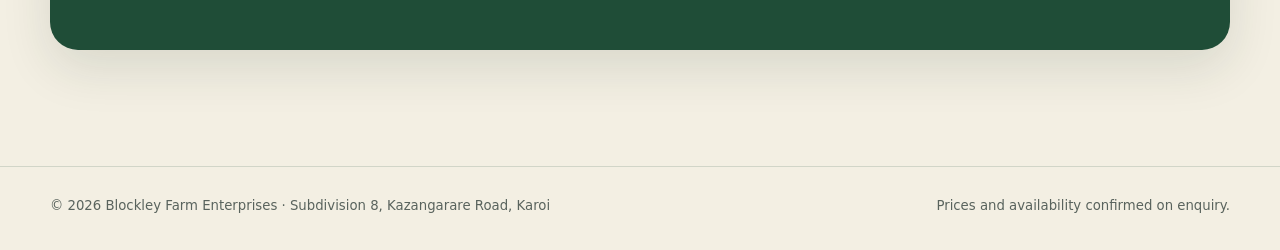
==== commit 85f85c28: "Show verified fish pond photo with a fresh image URL" ====
--- a/index.html
+++ b/index.html
@@ -4,7 +4,7 @@
   <meta charset="utf-8">
   <meta name="viewport" content="width=device-width, initial-scale=1">
   <title>Eggs, Poultry, Produce &amp; Livestock in Karoi | Blockley Farm</title>
-  <meta name="description" content="Blockley Farm Enterprises supplies eggs, poultry, vegetables, crops and livestock in Karoi, Zimbabwe. Contact our team about availability, collection and delivery.">
+  <meta name="description" content="Blockley Farm Enterprises raises poultry and livestock and handles enquiries for eggs, vegetables, field crops and farm logistics in Karoi, Zimbabwe. Ask about availability and delivery.">
   <meta name="theme-color" content="#1f4d37">
   <meta property="og:title" content="Blockley Farm Enterprises | Farm produce and livestock in Karoi">
   <meta property="og:description" content="Ask our Karoi farm about eggs, poultry, vegetables, crops, livestock and transport. Availability and delivery are confirmed on enquiry.">
@@ -19,44 +19,6 @@
   <link rel="canonical" href="https://blockleyfarmenterprises.netlify.app/">
   <link rel="icon" href="assets/favicon.svg" type="image/svg+xml">
   <link rel="stylesheet" href="styles.css">
-  <script type="application/ld+json">
-{
-  "@context": "https://schema.org",
-  "@type": "LocalBusiness",
-  "@id": "https://blockleyfarmenterprises.netlify.app/#business",
-  "name": "Blockley Farm Enterprises",
-  "url": "https://blockleyfarmenterprises.netlify.app/",
-  "description": "Farm produce and livestock enquiries in Karoi, Zimbabwe. Visits require advance arrangement.",
-  "image": "https://blockleyfarmenterprises.netlify.app/assets/hero-farm.jpg",
-  "telephone": "+263775203234",
-  "email": "mmmposhi@gmail.com",
-  "address": {
-    "@type": "PostalAddress",
-    "streetAddress": "Subdivision 8, Kazangarare Road",
-    "addressLocality": "Karoi",
-    "addressCountry": "ZW"
-  },
-  "areaServed": {
-    "@type": "City",
-    "name": "Karoi"
-  },
-  "openingHoursSpecification": [
-    {
-      "@type": "OpeningHoursSpecification",
-      "dayOfWeek": [
-        "Monday",
-        "Tuesday",
-        "Wednesday",
-        "Thursday",
-        "Friday",
-        "Saturday"
-      ],
-      "opens": "06:30",
-      "closes": "16:30"
-    }
-  ]
-}
-  </script>
 </head>
 <body>
   <a class="skip-link" href="#main">Skip to content</a>
@@ -79,9 +41,9 @@
     </div>
   </header>
 
-  <main id="main" tabindex="-1">
+  <main id="main">
     <section class="hero" aria-labelledby="hero-title">
-      <img class="hero-image" src="assets/hero-farm.jpg" alt="Green vegetable crop growing at Blockley Farm" width="720" height="405" fetchpriority="high" loading="eager" decoding="async">
+      <img class="hero-image" src="assets/hero-farm.jpg" alt="Green vegetable crop growing at Blockley Farm" width="1800" height="1013" fetchpriority="high">
       <div class="hero-shade"></div>
       <div class="hero-content shell">
         <p class="eyebrow light">KAROI · ZIMBABWE</p>
@@ -124,7 +86,7 @@
             <p>Broilers, turkey, ducks, roadrunners, offlayers, eggs and green vegetables.</p>
             <p>Contact: <strong>Gertrude Mposhi</strong></p>
             <div class="contact-row">
-              <a href="https://wa.me/263773492596?text=Hello%20Gertrude%20Mposhi%2C%20I%20would%20like%20to%20enquire%20about%20poultry%20and%20fresh%20produce.%20Product%20or%20service%3A%20__%3B%20quantity%3A%20__%3B%20date%20needed%3A%20__%3B%20collection%20or%20delivery%20location%3A%20__." rel="noopener" aria-label="WhatsApp Gertrude Mposhi about poultry and fresh produce">WhatsApp</a>
+              <a href="https://wa.me/263773492596" rel="noopener">WhatsApp</a>
               <a href="tel:+263773492596">+263 773 492 596</a>
               <a href="tel:+263714046328">+263 714 046 328</a>
               <a href="mailto:mposhigetrude.gm@gmail.com">mposhigetrude.gm@gmail.com</a>
@@ -137,7 +99,7 @@
             <p>Maize, soya, pig orders, cattle and goats. Also HR, employment and work-related learning attachment enquiries.</p>
             <p>Contact: <strong>David Mposhi</strong></p>
             <div class="contact-row">
-              <a href="https://wa.me/263772266888?text=Hello%20David%20Mposhi%2C%20I%20would%20like%20to%20enquire%20about%20crops%20and%20livestock.%20Product%20or%20service%3A%20__%3B%20quantity%3A%20__%3B%20date%20needed%3A%20__%3B%20collection%20or%20delivery%20location%3A%20__." rel="noopener" aria-label="WhatsApp David Mposhi about crops and livestock">WhatsApp</a>
+              <a href="https://wa.me/263772266888" rel="noopener">WhatsApp</a>
               <a href="tel:+263772266888">+263 772 266 888</a>
               <a href="tel:+263712537225">+263 712 537 225</a>
               <a href="mailto:davidmposhi@gmail.com">davidmposhi@gmail.com</a>
@@ -148,9 +110,8 @@
             <p class="card-kicker">SOURCING &amp; TRANSPORT</p>
             <h3>Lablab, BSF &amp; logistics</h3>
             <p>Lablab bean and black soldier fly (BSF) farming enquiries, plus transport and sourcing arrangements for farm orders. Ask us about the current stage and availability of each offer.</p>
-            <p>Contact: <strong>Munyaradzi Mposhi</strong></p>
-            <div class="contact-row">
-              <a href="https://wa.me/263775203234?text=Hello%20Munyaradzi%20Mposhi%2C%20I%20would%20like%20to%20enquire%20about%20sourcing%20and%20transport.%20Product%20or%20service%3A%20__%3B%20quantity%3A%20__%3B%20date%20needed%3A%20__%3B%20collection%20or%20delivery%20location%3A%20__." rel="noopener" aria-label="WhatsApp Munyaradzi Mposhi about sourcing and transport">WhatsApp</a>
+            <div class="contact-row">
+              <a href="https://wa.me/263775203234" rel="noopener">WhatsApp</a>
               <a href="tel:+263775203234">+263 775 203 234</a>
               <a href="tel:+263713856966">+263 713 856 966</a>
               <a href="mailto:mmmposhi@gmail.com">mmmposhi@gmail.com</a>
@@ -163,7 +124,7 @@
             <p>Farm accounts and front desk assistance.</p>
             <p>Contact: <strong>Nyasha Mposhi</strong></p>
             <div class="contact-row">
-              <a href="https://wa.me/263782464769?text=Hello%20Nyasha%20Mposhi%2C%20I%20would%20like%20to%20enquire%20about%20accounts%20and%20front%20desk.%20Product%20or%20service%3A%20__%3B%20quantity%3A%20__%3B%20date%20needed%3A%20__%3B%20collection%20or%20delivery%20location%3A%20__." rel="noopener" aria-label="WhatsApp Nyasha Mposhi about accounts and front desk">WhatsApp</a>
+              <a href="https://wa.me/263782464769" rel="noopener">WhatsApp</a>
               <a href="tel:+263782464769">+263 782 464 769</a>
               <a href="tel:+263719165831">+263 719 165 831</a>
               <a href="mailto:nyashamposhi@gmail.com">nyashamposhi@gmail.com</a>
@@ -205,23 +166,23 @@
             <p class="eyebrow">FARM GALLERY</p>
             <h2>From the farm.</h2>
           </div>
-          <p>A look at real poultry, vegetable production, fish ponds, egg supply and livestock at Blockley Farm Enterprises.</p>
+          <p>A look at real poultry, vegetable production, fish ponds, egg handling and livestock at Blockley Farm Enterprises.</p>
         </div>
 
         <div class="gallery-grid">
-          <figure class="gallery-card featured"><a class="image-button" data-caption="Poultry at Blockley Farm" href="assets/broiler-chicks.jpg" aria-label="View poultry at blockley farm"><img src="assets/broiler-chicks.jpg" alt="Poultry gathered around feeders inside a farm poultry house" loading="lazy" width="540" height="720" decoding="async"><span>Poultry at Blockley Farm</span></a></figure>
-          <figure class="gallery-card"><a class="image-button" data-caption="Fish ponds at Blockley Farm" href="assets/fish-ponds-blockley-oct-2026.jpg" aria-label="View fish ponds at blockley farm"><img src="assets/fish-ponds-blockley-oct-2026.jpg" alt="A lined fish pond filled with water at Blockley Farm" loading="lazy" width="360" height="203" decoding="async"><span>Fish ponds</span></a></figure>
-          <figure class="gallery-card tall"><a class="image-button" data-caption="Layer hens" href="assets/layer-hens.jpg" aria-label="View layer hens"><img src="assets/layer-hens.jpg" alt="Layer hens in poultry housing at Blockley Farm" loading="lazy" width="405" height="720" decoding="async"><span>Layer hens</span></a></figure>
-          <figure class="gallery-card wide"><a class="image-button" data-caption="Vegetables in the field" href="assets/fresh-vegetables.jpg" aria-label="View vegetables in the field"><img src="assets/fresh-vegetables.jpg" alt="Young green vegetable plants growing in soil" loading="lazy" width="720" height="540" decoding="async"><span>Vegetables in the field</span></a></figure>
-          <figure class="gallery-card"><a class="image-button" data-caption="Egg supply" href="assets/egg-supply.jpg" aria-label="View egg supply"><img src="assets/egg-supply.jpg" alt="Stacks of egg trays ready for supply" loading="lazy" width="720" height="405" decoding="async"><span>Egg supply</span></a></figure>
-          <figure class="gallery-card"><a class="image-button" data-caption="Vegetable production at Blockley Farm" href="assets/vegetables-blockley-oct-2026.jpg" aria-label="View vegetable production at blockley farm"><img src="assets/vegetables-blockley-oct-2026.jpg" alt="Green vegetable crops growing in the farm production area" loading="lazy" width="360" height="203" decoding="async"><span>Vegetable production</span></a></figure>
-          <figure class="gallery-card wide"><a class="image-button" data-caption="Maize and groundnuts at Blockley Farm" href="assets/maize-groundnuts.webp" aria-label="View maize and groundnuts at blockley farm"><img src="assets/maize-groundnuts.webp" alt="Rows of groundnuts growing beside maize at Blockley Farm under a cloudy sky" loading="lazy" width="1400" height="1050" decoding="async"><span>Maize &amp; groundnuts</span></a></figure>
-          <figure class="gallery-card tall"><a class="image-button" data-caption="Cattle" href="assets/cattle.jpg" aria-label="View cattle"><img src="assets/cattle.jpg" alt="Cattle in a farm pen" loading="lazy" width="542" height="720" decoding="async"><span>Cattle</span></a></figure>
-          <figure class="gallery-card"><a class="image-button" data-caption="Livestock management" href="assets/livestock-management.jpg" aria-label="View livestock management"><img src="assets/livestock-management.jpg" alt="Cattle standing and resting in a farm pen" loading="lazy" width="542" height="720" decoding="async"><span>Livestock management</span></a></figure>
-          <figure class="gallery-card"><a class="image-button" data-caption="Cattle orders" href="assets/cattle-orders.jpg" aria-label="View cattle orders"><img src="assets/cattle-orders.jpg" alt="Cattle standing in a livestock pen" loading="lazy" width="542" height="720" decoding="async"><span>Cattle orders</span></a></figure>
-          <figure class="gallery-card tall"><a class="image-button" data-caption="Goats" href="assets/goats.jpg" aria-label="View goats"><img src="assets/goats.jpg" alt="Goats inside a sheltered farm pen" loading="lazy" width="542" height="720" decoding="async"><span>Goats</span></a></figure>
-          <figure class="gallery-card"><a class="image-button" data-caption="Goat orders" href="assets/goat-orders.jpg" aria-label="View goat orders"><img src="assets/goat-orders.jpg" alt="Goat inside a farm shelter" loading="lazy" width="542" height="720" decoding="async"><span>Goat orders</span></a></figure>
-          <figure class="gallery-card"><a class="image-button" data-caption="Meat orders" href="assets/meat-orders.jpg" aria-label="View meat orders"><img src="assets/meat-orders.jpg" alt="Prepared meat portions for an order" loading="lazy" width="720" height="540" decoding="async"><span>Meat orders</span></a></figure>
+          <figure class="gallery-card featured"><button class="image-button" data-caption="Broilers at Blockley Farm"><img src="assets/real-broilers-blockley-oct-2026.jpg" alt="Young white broiler chickens inside their poultry house at Blockley Farm" loading="lazy"><span>Broilers at Blockley Farm</span></button></figure>
+          <figure class="gallery-card"><button class="image-button" data-caption="Fish ponds at Blockley Farm"><img src="assets/blockley-fish-pond-d9cbf8ad3dd5.jpg" alt="A lined fish pond filled with water at Blockley Farm" loading="lazy"><span>Fish ponds</span></button></figure>
+          <figure class="gallery-card tall"><button class="image-button" data-caption="Layer hens"><img src="assets/layer-hens.jpg" alt="Layer hens in poultry housing at Blockley Farm" loading="lazy"><span>Layer hens</span></button></figure>
+          <figure class="gallery-card wide"><button class="image-button" data-caption="Egg handling and supply"><img src="assets/egg-handling.jpg" alt="Egg trays being handled for farm supply" loading="lazy"><span>Egg handling &amp; supply</span></button></figure>
+          <figure class="gallery-card"><button class="image-button" data-caption="Egg supply"><img src="assets/egg-supply.jpg" alt="Stacks of egg trays ready for supply" loading="lazy"><span>Egg supply</span></button></figure>
+          <figure class="gallery-card"><button class="image-button" data-caption="Vegetable production at Blockley Farm"><img src="assets/vegetables-blockley-oct-2026.jpg" alt="Green vegetable crops growing inside the fenced production area at Blockley Farm" loading="lazy"><span>Vegetable production</span></button></figure>
+          <figure class="gallery-card wide"><button class="image-button" data-caption="Maize and groundnuts at Blockley Farm"><img src="assets/maize-groundnuts.webp" alt="Rows of groundnuts growing beside maize at Blockley Farm under a cloudy sky" loading="lazy"><span>Maize &amp; groundnuts</span></button></figure>
+          <figure class="gallery-card tall"><button class="image-button" data-caption="Cattle"><img src="assets/cattle.jpg" alt="Cattle in a farm pen" loading="lazy"><span>Cattle</span></button></figure>
+          <figure class="gallery-card"><button class="image-button" data-caption="Livestock management"><img src="assets/livestock-management.jpg" alt="Cattle resting in a farm pen" loading="lazy"><span>Livestock management</span></button></figure>
+          <figure class="gallery-card"><button class="image-button" data-caption="Cattle orders"><img src="assets/cattle-orders.jpg" alt="Cow standing in a livestock pen" loading="lazy"><span>Cattle orders</span></button></figure>
+          <figure class="gallery-card tall"><button class="image-button" data-caption="Goats"><img src="assets/goats.jpg" alt="Goats inside a sheltered farm pen" loading="lazy"><span>Goats</span></button></figure>
+          <figure class="gallery-card"><button class="image-button" data-caption="Goat orders"><img src="assets/goat-orders.jpg" alt="Goat inside a farm shelter" loading="lazy"><span>Goat orders</span></button></figure>
+          <figure class="gallery-card"><button class="image-button" data-caption="Meat orders"><img src="assets/meat-orders.jpg" alt="Prepared meat portions for an order" loading="lazy"><span>Meat orders</span></button></figure>
         </div>
       </div>
     </section>
@@ -256,10 +217,10 @@
     </div>
   </footer>
 
-  <dialog class="lightbox" id="lightbox" aria-labelledby="lightbox-caption">
-    <button class="lightbox-close" type="button" aria-label="Close image" autofocus>×</button>
+  <dialog class="lightbox" id="lightbox">
+    <button class="lightbox-close" type="button" aria-label="Close image">×</button>
     <img id="lightbox-image" alt="">
-    <p id="lightbox-caption">Farm photograph</p>
+    <p id="lightbox-caption"></p>
   </dialog>
 
   <script src="script.js"></script>
